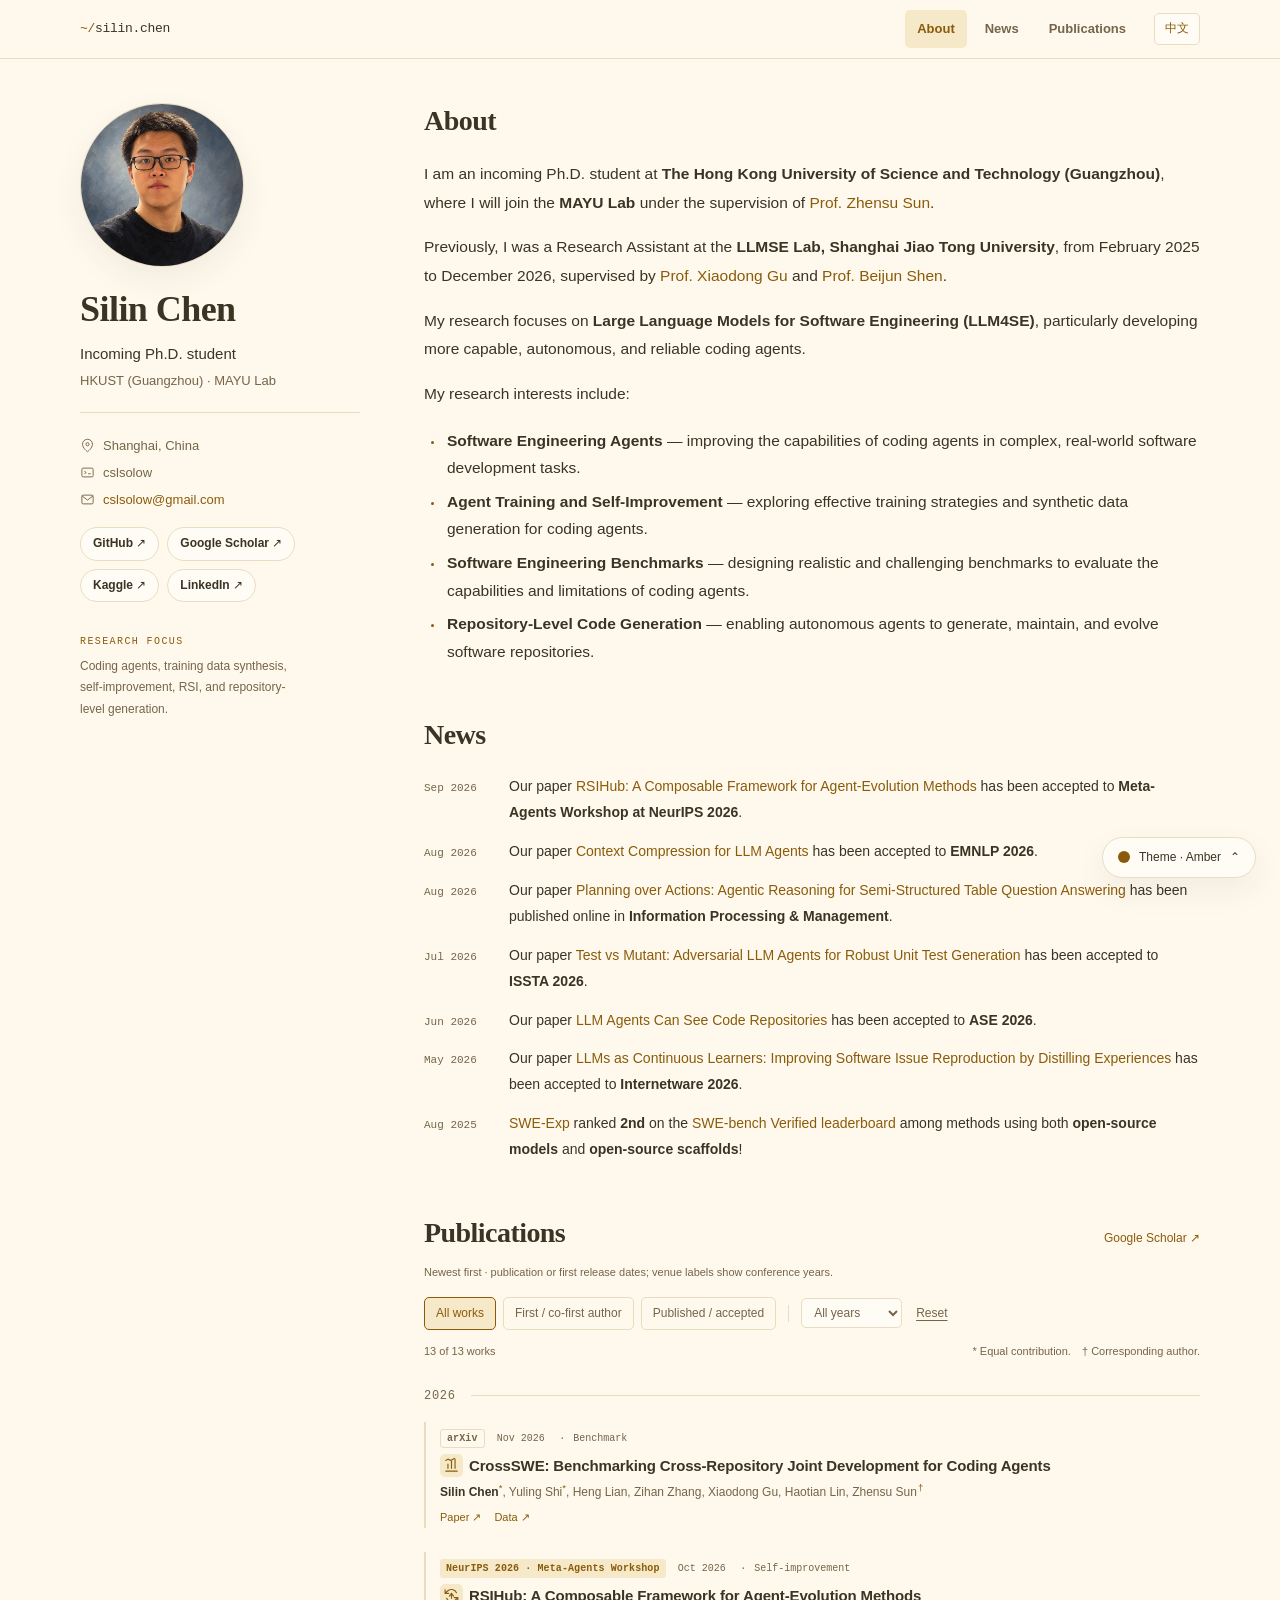
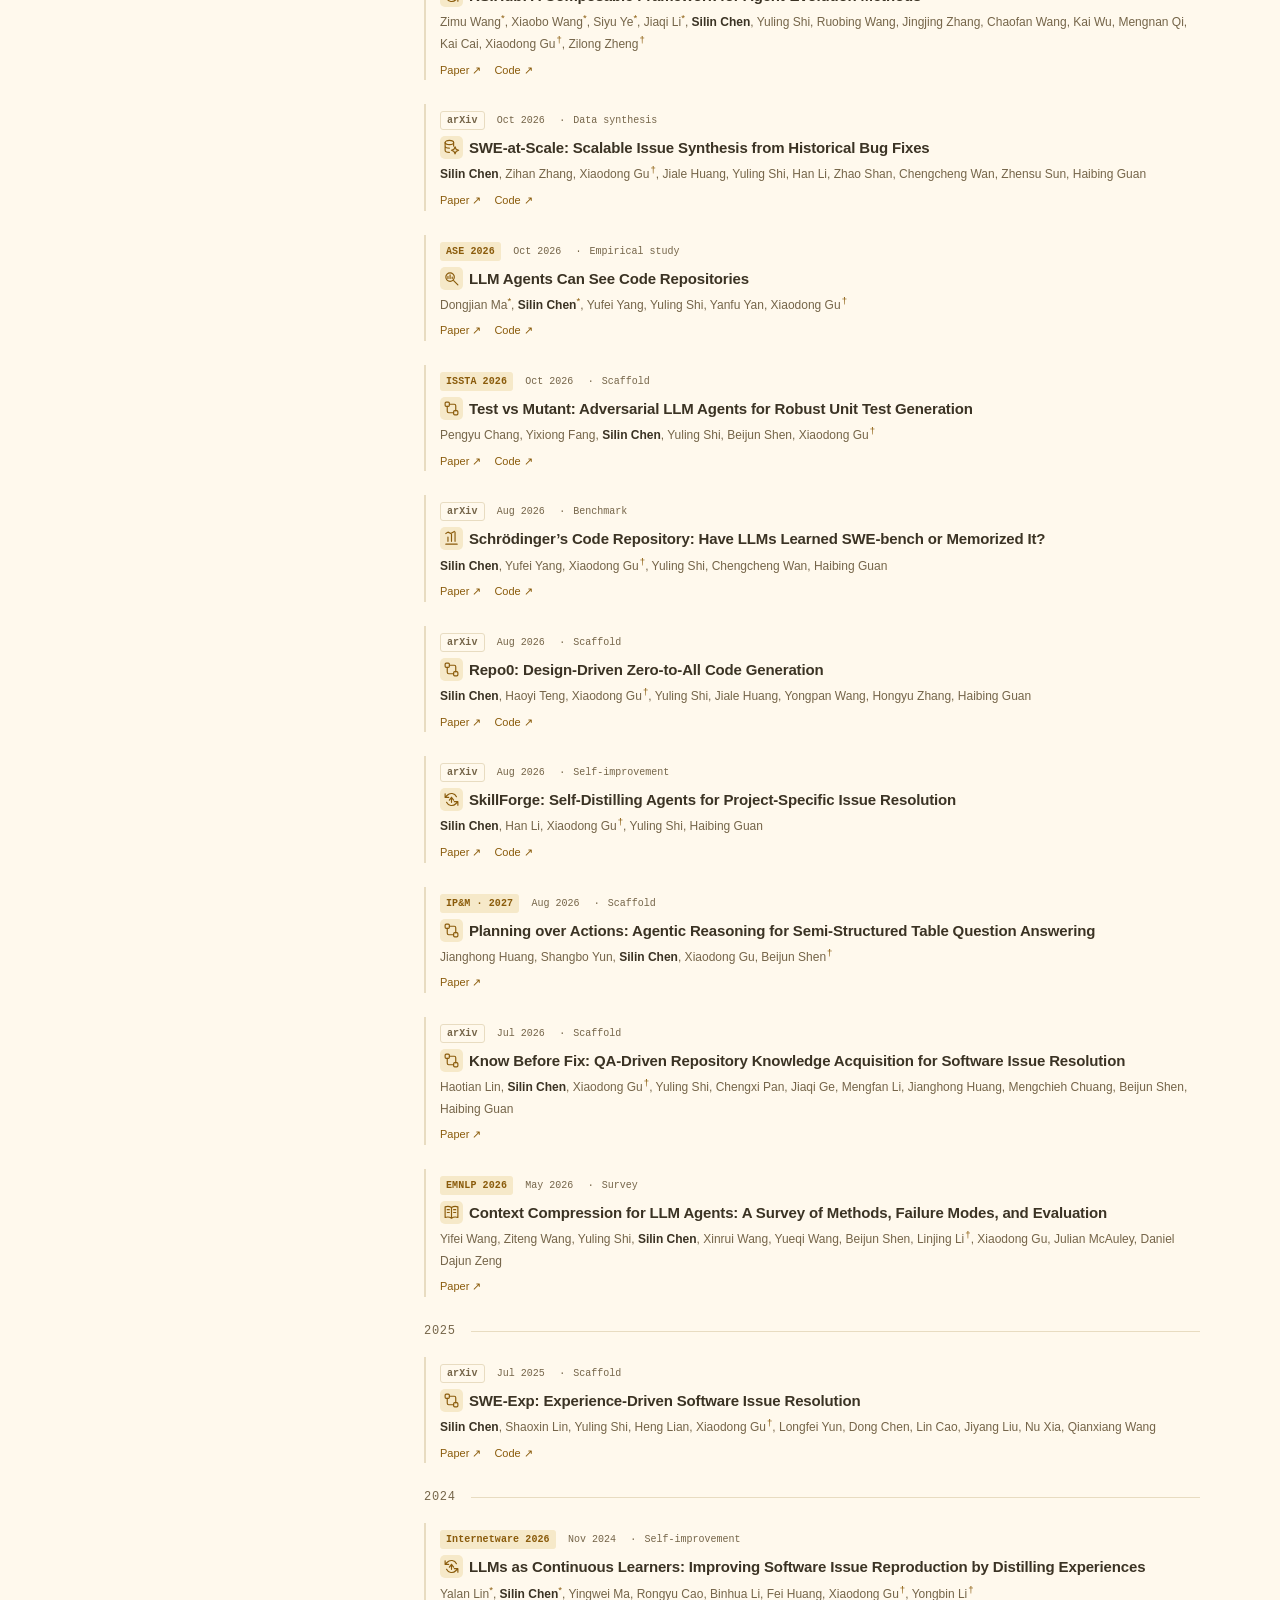
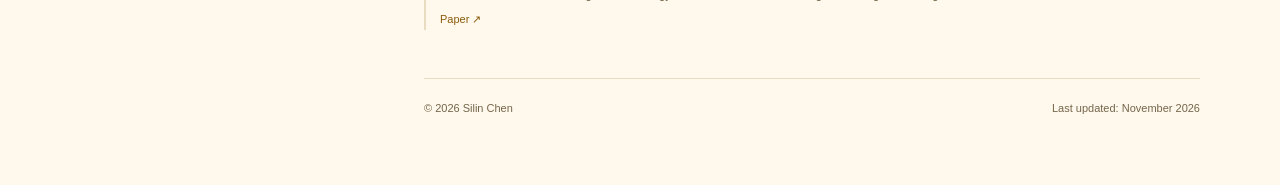
==== index.html @ bb6c5f25 "Mark corresponding authors across publications" ====
<!doctype html>
<html lang="en" data-theme="amber">
<head>
  <meta charset="utf-8">
  <meta name="viewport" content="width=device-width, initial-scale=1">
  <title>Silin Chen — AI for Software Engineering</title>
  <meta name="description" content="Silin Chen, incoming Ph.D. student at HKUST (Guangzhou), researching LLM4SE, coding agents, agent self-improvement, benchmarks, and repository-level code generation.">
  <link rel="icon" href="assets/favicon.svg?v=ea83e207c1c2" type="image/svg+xml">
  <script src="theme-init.js?v=ea83e207c1c2"></script>
  <link rel="stylesheet" href="styles.css?v=ea83e207c1c2">
  <script src="app.js?v=ea83e207c1c2" defer></script>
  <script src="language.js?v=ea83e207c1c2" defer></script>
</head>
<body>
<a class="skip-link" href="#main">Skip to content</a>
<header class="topbar"><nav class="nav-wrap" aria-label="Main navigation">
  <a class="wordmark" href="#about"><span>~/</span>silin.chen</a>
  <div class="nav-links"><a class="active" href="#about" aria-current="location">About</a><a href="#news">News</a><a href="#publications">Publications</a><button class="language-toggle" id="language-toggle" type="button" lang="zh-CN" aria-label="切换到中文" hidden>中文</button></div>
</nav></header>
<div class="site-layout">
  <aside class="profile" aria-label="Profile">
    <img class="portrait" src="assets/avatar.png?v=ea83e207c1c2" alt="Portrait of Silin Chen" width="164" height="164">
    <h1>Silin Chen</h1>
    <p class="profile-role">Incoming Ph.D. student</p>
    <p class="profile-subtitle">HKUST (Guangzhou) · MAYU Lab</p>
    <div class="profile-meta">
      <p><svg class="icon" viewBox="0 0 24 24" aria-hidden="true"><path d="M20 10c0 6-8 12-8 12S4 16 4 10a8 8 0 1 1 16 0Z"/><circle cx="12" cy="10" r="2.5"/></svg><span class="profile-location">Shanghai, China</span></p>
      <p><svg class="icon" viewBox="0 0 24 24" aria-hidden="true"><rect x="3" y="5" width="18" height="14" rx="2"/><path d="m7 10 3 2-3 2m6 0h4"/></svg><span>cslsolow</span></p>
      <p class="profile-email"><svg class="icon" viewBox="0 0 24 24" aria-hidden="true"><rect x="3" y="5" width="18" height="14" rx="2"/><path d="m3 6 9 7 9-7"/></svg><a href="mailto:cslsolow@gmail.com">cslsolow@gmail.com</a></p>
    </div>
    <div class="social-links">
      <a href="https://github.com/cslsolow" target="_blank" rel="noopener noreferrer">GitHub ↗</a>
      <a href="https://scholar.google.com/citations?user=QJBmVEwAAAAJ" target="_blank" rel="noopener noreferrer">Google Scholar ↗</a>
      <a href="https://www.kaggle.com/chensilin" target="_blank" rel="noopener noreferrer">Kaggle ↗</a>
      <a href="https://www.linkedin.com/in/silin-chen-31634225b/" target="_blank" rel="noopener noreferrer">LinkedIn ↗</a>
    </div>
    <p class="profile-note"><span class="eyebrow">Research focus</span><span class="profile-focus">Coding agents, training data synthesis, self-improvement, RSI, and repository-level generation.</span></p>
  </aside>
  <main id="main">
    <section id="about" class="about" aria-labelledby="about-title">
      <h2 id="about-title">About</h2>
      <div id="about-copy">
      <p>I am an incoming Ph.D. student at <strong>The Hong Kong University of Science and Technology (Guangzhou)</strong>, where I will join the <strong>MAYU Lab</strong> under the supervision of <a href="https://v587su.github.io/" target="_blank" rel="noopener noreferrer">Prof. Zhensu Sun</a>.</p>
      <p>Previously, I was a Research Assistant at the <strong>LLMSE Lab, Shanghai Jiao Tong University</strong>, from February 2025 to December 2026, supervised by <a href="https://guxd.github.io/" target="_blank" rel="noopener noreferrer">Prof. Xiaodong Gu</a> and <a href="https://base.sjtu.edu.cn/~bjshen/" target="_blank" rel="noopener noreferrer">Prof. Beijun Shen</a>.</p>
      <p>My research focuses on <strong>Large Language Models for Software Engineering (LLM4SE)</strong>, particularly developing more capable, autonomous, and reliable coding agents.</p>
      <p>My research interests include:</p>
      <ul class="research-list">
        <li><strong>Software Engineering Agents</strong> — improving the capabilities of coding agents in complex, real-world software development tasks.</li>
        <li><strong>Agent Training and Self-Improvement</strong> — exploring effective training strategies and synthetic data generation for coding agents.</li>
        <li><strong>Software Engineering Benchmarks</strong> — designing realistic and challenging benchmarks to evaluate the capabilities and limitations of coding agents.</li>
        <li><strong>Repository-Level Code Generation</strong> — enabling autonomous agents to generate, maintain, and evolve software repositories.</li>
      </ul>
      </div>
    </section>
    <section id="news" aria-labelledby="news-title">
      <h2 id="news-title">News</h2>
      <ul class="news-list">
        <li data-date="2026-09-03"><time datetime="2026-09-03" title="September 3, 2026">Sep 2026</time><p>Our paper <a href="https://arxiv.org/abs/2610.32253" target="_blank" rel="noopener noreferrer">RSIHub: A Composable Framework for Agent-Evolution Methods</a> has been accepted to <strong>Meta-Agents Workshop at NeurIPS 2026</strong>.</p></li>
        <li data-date="2026-08-20"><time datetime="2026-08">Aug 2026</time><p>Our paper <a href="https://aclanthology.org/2026.emnlp-main.2396/" target="_blank" rel="noopener noreferrer">Context Compression for LLM Agents</a> has been accepted to <strong>EMNLP 2026</strong>.</p></li>
        <li data-date="2026-08-14"><time datetime="2026-08">Aug 2026</time><p>Our paper <a href="https://doi.org/10.1016/j.ipm.2026.105092" target="_blank" rel="noopener noreferrer">Planning over Actions: Agentic Reasoning for Semi-Structured Table Question Answering</a> has been published online in <strong>Information Processing &amp; Management</strong>.</p></li>
        <li data-date="2026-07-07"><time datetime="2026-07">Jul 2026</time><p>Our paper <a href="https://conf.researchr.org/details/issta-2026/issta-2026-research-papers/31/Test-vs-Mutant-Adversarial-LLM-Agents-for-Robust-Unit-Test-Generation" target="_blank" rel="noopener noreferrer">Test vs Mutant: Adversarial LLM Agents for Robust Unit Test Generation</a> has been accepted to <strong>ISSTA 2026</strong>.</p></li>
        <li data-date="2026-06-18"><time datetime="2026-06">Jun 2026</time><p>Our paper <a href="https://conf.researchr.org/details/ase-2026/ase-2026-research-track/33/LLM-Agents-Can-See-Code-Repositories" target="_blank" rel="noopener noreferrer">LLM Agents Can See Code Repositories</a> has been accepted to <strong>ASE 2026</strong>.</p></li>
        <li data-date="2026-05"><time datetime="2026-05">May 2026</time><p>Our paper <a href="https://conf.researchr.org/details/internetware-2026/internetware-2026-research-track/45/LLMs-as-Continuous-Learners-Improving-Software-Issue-Reproduction-by-Distilling-Expe" target="_blank" rel="noopener noreferrer">LLMs as Continuous Learners: Improving Software Issue Reproduction by Distilling Experiences</a> has been accepted to <strong>Internetware 2026</strong>.</p></li>
        <li data-date="2025-08-06"><time datetime="2025-08-06" title="August 6, 2025">Aug 2025</time><p><a href="https://github.com/cslsolow/SWE-Exp" target="_blank" rel="noopener noreferrer">SWE-Exp</a> ranked <strong>2nd</strong> on the <a href="https://www.swebench.com/" target="_blank" rel="noopener noreferrer">SWE-bench Verified leaderboard</a> among methods using both <strong>open-source models</strong> and <strong>open-source scaffolds</strong>!</p></li>
      </ul>
    </section>
    <section id="publications" lang="en" aria-labelledby="publications-title">
      <div class="section-heading"><h2 id="publications-title">Publications</h2><a href="https://scholar.google.com/citations?user=QJBmVEwAAAAJ" target="_blank" rel="noopener noreferrer">Google Scholar ↗</a></div>
      <p class="publication-date-note">Newest first · publication or first release dates; venue labels show conference years.</p>
      <div class="filters" role="group" aria-label="Filter publications">
        <button class="filter-button" data-category="all" aria-pressed="true">All works</button>
        <button class="filter-button" data-category="first" aria-pressed="false">First / co-first author</button>
        <button class="filter-button" data-category="reviewed" aria-pressed="false">Published / accepted</button>
        <span class="filter-divider" aria-hidden="true"></span>
        <select id="year-filter" aria-label="Publication year"><option value="all">All years</option><option value="2026">2026</option><option value="2025">2025</option><option value="2024">2024</option></select>
        <button class="reset-button" data-reset-filters>Reset</button>
      </div>
      <div class="publication-meta"><p class="result-count" id="result-count" role="status">13 of 13 works</p><p class="authorship-note">* Equal contribution. <span>† Corresponding author.</span></p></div>
      <div id="publication-list"><div class="year-group" data-group-year="2026"><h3 class="year-label">2026</h3><article class="publication" data-type="benchmark" data-date="2026-11-01" data-year="2026" data-first="true" data-cofirst="true" data-reviewed="false">
  <span class="venue preprint">arXiv</span> <time class="paper-date" datetime="2026-11" title="arXiv first submission date: 1 November 2026">Nov 2026</time> <span class="paper-kind-label">Benchmark</span>
  <h3 class="paper-title"><span class="paper-type-icon" role="img" aria-label="Benchmark" title="Benchmark: Cross-repository joint development for coding agents."><svg viewBox="0 0 24 24" width="20" height="20" fill="none" stroke="currentColor" stroke-width="1.65" stroke-linecap="round" stroke-linejoin="round" aria-hidden="true" focusable="false"><path d="M4 20h16M7 16V10m5 6V6m5 10V3"/><path d="m4 5 3-2 4 2 5-3"/></svg></span><a href="https://arxiv.org/abs/2611.01484" target="_blank" rel="noopener noreferrer">CrossSWE: Benchmarking Cross-Repository Joint Development for Coding Agents</a></h3>
  <p class="authors"><strong>Silin Chen</strong><sup class="contribution-marker" aria-label="Equal contribution">*</sup>, Yuling Shi<sup class="contribution-marker" aria-label="Equal contribution">*</sup>, Heng Lian, Zihan Zhang, Xiaodong Gu, Haotian Lin, Zhensu Sun<sup class="corresponding-marker" aria-label="Corresponding author: Zhensu Sun" title="Corresponding author">†</sup></p>
  <div class="paper-links"><a href="https://arxiv.org/abs/2611.01484" target="_blank" rel="noopener noreferrer">Paper ↗</a> <a href="https://huggingface.co/datasets/CrossSWE/CrossSWE-Bench" target="_blank" rel="noopener noreferrer">Data ↗</a></div>
</article>
<article class="publication" data-type="self-improvement" data-date="2026-10-23" data-year="2026" data-first="false" data-cofirst="false" data-reviewed="true">
  <span class="venue">NeurIPS 2026 · Meta-Agents Workshop</span> <time class="paper-date" datetime="2026-10" title="arXiv first submission date: 23 October 2026; accepted to the NeurIPS 2026 Meta-Agents Workshop">Oct 2026</time> <span class="paper-kind-label">Self-improvement</span>
  <h3 class="paper-title"><span class="paper-type-icon" role="img" aria-label="Self-improvement" title="Self-improvement: A composable framework for agent-evolution methods."><svg viewBox="0 0 24 24" width="20" height="20" fill="none" stroke="currentColor" stroke-width="1.65" stroke-linecap="round" stroke-linejoin="round" aria-hidden="true" focusable="false"><path d="M19 8a8 8 0 0 0-13-2L3 9m0-5v5h5m-3 7a8 8 0 0 0 13 2l3-3m0 5v-5h-5"/><path d="m9 13 3-4 3 4m-3-4v7"/></svg></span><a href="https://arxiv.org/abs/2610.32253" target="_blank" rel="noopener noreferrer">RSIHub: A Composable Framework for Agent-Evolution Methods</a></h3>
  <p class="authors">Zimu Wang<sup class="contribution-marker" aria-label="Equal contribution">*</sup>, Xiaobo Wang<sup class="contribution-marker" aria-label="Equal contribution">*</sup>, Siyu Ye<sup class="contribution-marker" aria-label="Equal contribution">*</sup>, Jiaqi Li<sup class="contribution-marker" aria-label="Equal contribution">*</sup>, <strong>Silin Chen</strong>, Yuling Shi, Ruobing Wang, Jingjing Zhang, Chaofan Wang, Kai Wu, Mengnan Qi, Kai Cai, Xiaodong Gu<sup class="corresponding-marker" aria-label="Corresponding author: Xiaodong Gu" title="Corresponding author">†</sup>, Zilong Zheng<sup class="corresponding-marker" aria-label="Corresponding author: Zilong Zheng" title="Corresponding author">†</sup></p>
  <div class="paper-links"><a href="https://arxiv.org/abs/2610.32253" target="_blank" rel="noopener noreferrer">Paper ↗</a> <a href="https://github.com/simple-agent-lab/RSIHub" target="_blank" rel="noopener noreferrer">Code ↗</a></div>
</article>
<article class="publication" data-type="data-synthesis" data-date="2026-10-15" data-year="2026" data-first="true" data-reviewed="false">
  <span class="venue preprint">arXiv</span> <time class="paper-date" datetime="2026-10" title="arXiv first submission date">Oct 2026</time> <span class="paper-kind-label">Data synthesis</span>
  <h3 class="paper-title"><span class="paper-type-icon" role="img" aria-label="Data synthesis" title="Data synthesis: Synthesis of executable software engineering tasks from historical bug fixes."><svg viewBox="0 0 24 24" width="20" height="20" fill="none" stroke="currentColor" stroke-width="1.65" stroke-linecap="round" stroke-linejoin="round" aria-hidden="true" focusable="false"><ellipse cx="9" cy="5" rx="6" ry="3"/><path d="M3 5v11c0 1.7 2.7 3 6 3m6-14v5M3 10c0 1.7 2.7 3 6 3"/><path d="m17 11 1.5 3.5L22 16l-3.5 1.5L17 21l-1.5-3.5L12 16l3.5-1.5Z"/></svg></span><a href="https://arxiv.org/abs/2610.21359" target="_blank" rel="noopener noreferrer">SWE-at-Scale: Scalable Issue Synthesis from Historical Bug Fixes</a></h3>
  <p class="authors"><strong>Silin Chen</strong>, Zihan Zhang, Xiaodong Gu<sup class="corresponding-marker" aria-label="Corresponding author: Xiaodong Gu" title="Corresponding author">†</sup>, Jiale Huang, Yuling Shi, Han Li, Zhao Shan, Chengcheng Wan, Zhensu Sun, Haibing Guan</p>
  <div class="paper-links"><a href="https://arxiv.org/abs/2610.21359" target="_blank" rel="noopener noreferrer">Paper ↗</a> <a href="https://github.com/cslsolow/SWE-at-scale" target="_blank" rel="noopener noreferrer">Code ↗</a></div>
</article>
<article class="publication" data-type="empirical-study" data-date="2026-10-07" data-year="2026" data-first="false" data-cofirst="true" data-reviewed="true">
  <span class="venue">ASE 2026</span> <time class="paper-date" datetime="2026-10" title="Publisher online publication date">Oct 2026</time> <span class="paper-kind-label">Empirical study</span>
  <h3 class="paper-title"><span class="paper-type-icon" role="img" aria-label="Empirical study" title="Empirical study: A systematic empirical study of visual repository representations for coding agents."><svg viewBox="0 0 24 24" width="20" height="20" fill="none" stroke="currentColor" stroke-width="1.65" stroke-linecap="round" stroke-linejoin="round" aria-hidden="true" focusable="false"><circle cx="10" cy="10" r="6"/><path d="m15 15 6 6M7 12V9m3 3V7m3 5v-2"/></svg></span><a href="https://arxiv.org/abs/2606.14061" target="_blank" rel="noopener noreferrer">LLM Agents Can See Code Repositories</a></h3>
  <p class="authors">Dongjian Ma<sup class="contribution-marker" aria-label="Equal contribution">*</sup>, <strong>Silin Chen</strong><sup class="contribution-marker" aria-label="Equal contribution">*</sup>, Yufei Yang, Yuling Shi, Yanfu Yan, Xiaodong Gu<sup class="corresponding-marker" aria-label="Corresponding author: Xiaodong Gu" title="Corresponding author">†</sup></p>
  <div class="paper-links"><a href="https://arxiv.org/abs/2606.14061" target="_blank" rel="noopener noreferrer">Paper ↗</a> <a href="https://github.com/cslsolow/SeeRepo" target="_blank" rel="noopener noreferrer">Code ↗</a></div>
</article>
<article class="publication" data-type="scaffold" data-date="2026-10-01" data-year="2026" data-first="false" data-reviewed="true">
  <span class="venue">ISSTA 2026</span> <time class="paper-date" datetime="2026-10" title="Publisher online publication date">Oct 2026</time> <span class="paper-kind-label">Scaffold</span>
  <h3 class="paper-title"><span class="paper-type-icon" role="img" aria-label="Scaffold" title="Scaffold: Agent workflow, tools, planning, or memory framework."><svg viewBox="0 0 24 24" width="20" height="20" fill="none" stroke="currentColor" stroke-width="1.65" stroke-linecap="round" stroke-linejoin="round" aria-hidden="true" focusable="false"><rect x="3" y="3" width="6" height="6" rx="1.5"/><rect x="15" y="15" width="6" height="6" rx="1.5"/><path d="M9 6h7a2 2 0 0 1 2 2v7M6 9v7a2 2 0 0 0 2 2h7"/></svg></span><a href="https://arxiv.org/abs/2602.08146" target="_blank" rel="noopener noreferrer">Test vs Mutant: Adversarial LLM Agents for Robust Unit Test Generation</a></h3>
  <p class="authors">Pengyu Chang, Yixiong Fang, <strong>Silin Chen</strong>, Yuling Shi, Beijun Shen, Xiaodong Gu<sup class="corresponding-marker" aria-label="Corresponding author: Xiaodong Gu" title="Corresponding author">†</sup></p>
  <div class="paper-links"><a href="https://arxiv.org/abs/2602.08146" target="_blank" rel="noopener noreferrer">Paper ↗</a> <a href="https://github.com/jmueducn/AdverTest" target="_blank" rel="noopener noreferrer">Code ↗</a></div>
</article>
<article class="publication" data-type="benchmark" data-date="2026-08-21" data-year="2026" data-first="true" data-reviewed="false">
  <span class="venue preprint">arXiv</span> <time class="paper-date" datetime="2026-08" title="arXiv first submission date">Aug 2026</time> <span class="paper-kind-label">Benchmark</span>
  <h3 class="paper-title"><span class="paper-type-icon" role="img" aria-label="Benchmark" title="Benchmark: Evaluation framework and benchmark reliability."><svg viewBox="0 0 24 24" width="20" height="20" fill="none" stroke="currentColor" stroke-width="1.65" stroke-linecap="round" stroke-linejoin="round" aria-hidden="true" focusable="false"><path d="M4 20h16M7 16V10m5 6V6m5 10V3"/><path d="m4 5 3-2 4 2 5-3"/></svg></span><a href="https://arxiv.org/abs/2609.27891" target="_blank" rel="noopener noreferrer">Schrödinger’s Code Repository: Have LLMs Learned SWE-bench or Memorized It?</a></h3>
  <p class="authors"><strong>Silin Chen</strong>, Yufei Yang, Xiaodong Gu<sup class="corresponding-marker" aria-label="Corresponding author: Xiaodong Gu" title="Corresponding author">†</sup>, Yuling Shi, Chengcheng Wan, Haibing Guan</p>
  <div class="paper-links"><a href="https://arxiv.org/abs/2609.27891" target="_blank" rel="noopener noreferrer">Paper ↗</a> <a href="https://github.com/cslsolow/Schrodinger-Repo" target="_blank" rel="noopener noreferrer">Code ↗</a></div>
</article>
<article class="publication" data-type="scaffold" data-date="2026-08-20" data-year="2026" data-first="true" data-reviewed="false">
  <span class="venue preprint">arXiv</span> <time class="paper-date" datetime="2026-08" title="arXiv first submission date">Aug 2026</time> <span class="paper-kind-label">Scaffold</span>
  <h3 class="paper-title"><span class="paper-type-icon" role="img" aria-label="Scaffold" title="Scaffold: Agent workflow, tools, planning, or memory framework."><svg viewBox="0 0 24 24" width="20" height="20" fill="none" stroke="currentColor" stroke-width="1.65" stroke-linecap="round" stroke-linejoin="round" aria-hidden="true" focusable="false"><rect x="3" y="3" width="6" height="6" rx="1.5"/><rect x="15" y="15" width="6" height="6" rx="1.5"/><path d="M9 6h7a2 2 0 0 1 2 2v7M6 9v7a2 2 0 0 0 2 2h7"/></svg></span><a href="https://arxiv.org/abs/2608.19854" target="_blank" rel="noopener noreferrer">Repo0: Design-Driven Zero-to-All Code Generation</a></h3>
  <p class="authors"><strong>Silin Chen</strong>, Haoyi Teng, Xiaodong Gu<sup class="corresponding-marker" aria-label="Corresponding author: Xiaodong Gu" title="Corresponding author">†</sup>, Yuling Shi, Jiale Huang, Yongpan Wang, Hongyu Zhang, Haibing Guan</p>
  <div class="paper-links"><a href="https://arxiv.org/abs/2608.19854" target="_blank" rel="noopener noreferrer">Paper ↗</a> <a href="https://github.com/cslsolow/Repo0" target="_blank" rel="noopener noreferrer">Code ↗</a></div>
</article>
<article class="publication" data-type="self-improvement" data-date="2026-08-19" data-year="2026" data-first="true" data-reviewed="false">
  <span class="venue preprint">arXiv</span> <time class="paper-date" datetime="2026-08" title="arXiv first submission date">Aug 2026</time> <span class="paper-kind-label">Self-improvement</span>
  <h3 class="paper-title"><span class="paper-type-icon" role="img" aria-label="Self-improvement" title="Self-improvement: Improvement through reusable experiences, reflection, and skills."><svg viewBox="0 0 24 24" width="20" height="20" fill="none" stroke="currentColor" stroke-width="1.65" stroke-linecap="round" stroke-linejoin="round" aria-hidden="true" focusable="false"><path d="M19 8a8 8 0 0 0-13-2L3 9m0-5v5h5m-3 7a8 8 0 0 0 13 2l3-3m0 5v-5h-5"/><path d="m9 13 3-4 3 4m-3-4v7"/></svg></span><a href="https://arxiv.org/abs/2608.18933" target="_blank" rel="noopener noreferrer">SkillForge: Self-Distilling Agents for Project-Specific Issue Resolution</a></h3>
  <p class="authors"><strong>Silin Chen</strong>, Han Li, Xiaodong Gu<sup class="corresponding-marker" aria-label="Corresponding author: Xiaodong Gu" title="Corresponding author">†</sup>, Yuling Shi, Haibing Guan</p>
  <div class="paper-links"><a href="https://arxiv.org/abs/2608.18933" target="_blank" rel="noopener noreferrer">Paper ↗</a> <a href="https://github.com/cslsolow/SkillForge" target="_blank" rel="noopener noreferrer">Code ↗</a></div>
</article>
<article class="publication" data-type="scaffold" data-date="2026-08-14" data-year="2026" data-first="false" data-reviewed="true">
  <span class="venue">IP&amp;M · 2027</span> <time class="paper-date" datetime="2026-08" title="First published online on 14 August 2026; journal issue January 2027">Aug 2026</time> <span class="paper-kind-label">Scaffold</span>
  <h3 class="paper-title"><span class="paper-type-icon" role="img" aria-label="Scaffold" title="Scaffold: Agent workflow, tools, planning, or memory framework."><svg viewBox="0 0 24 24" width="20" height="20" fill="none" stroke="currentColor" stroke-width="1.65" stroke-linecap="round" stroke-linejoin="round" aria-hidden="true" focusable="false"><rect x="3" y="3" width="6" height="6" rx="1.5"/><rect x="15" y="15" width="6" height="6" rx="1.5"/><path d="M9 6h7a2 2 0 0 1 2 2v7M6 9v7a2 2 0 0 0 2 2h7"/></svg></span><a href="https://doi.org/10.1016/j.ipm.2026.105092" target="_blank" rel="noopener noreferrer">Planning over Actions: Agentic Reasoning for Semi-Structured Table Question Answering</a></h3>
  <p class="authors">Jianghong Huang, Shangbo Yun, <strong>Silin Chen</strong>, Xiaodong Gu, Beijun Shen<sup class="corresponding-marker" aria-label="Corresponding author: Beijun Shen" title="Corresponding author">†</sup></p>
  <div class="paper-links"><a href="https://doi.org/10.1016/j.ipm.2026.105092" target="_blank" rel="noopener noreferrer">Paper ↗</a></div>
</article>
<article class="publication" data-type="scaffold" data-date="2026-07-13" data-year="2026" data-first="false" data-reviewed="false">
  <span class="venue preprint">arXiv</span> <time class="paper-date" datetime="2026-07" title="arXiv first submission date">Jul 2026</time> <span class="paper-kind-label">Scaffold</span>
  <h3 class="paper-title"><span class="paper-type-icon" role="img" aria-label="Scaffold" title="Scaffold: Agent workflow, tools, planning, or memory framework."><svg viewBox="0 0 24 24" width="20" height="20" fill="none" stroke="currentColor" stroke-width="1.65" stroke-linecap="round" stroke-linejoin="round" aria-hidden="true" focusable="false"><rect x="3" y="3" width="6" height="6" rx="1.5"/><rect x="15" y="15" width="6" height="6" rx="1.5"/><path d="M9 6h7a2 2 0 0 1 2 2v7M6 9v7a2 2 0 0 0 2 2h7"/></svg></span><a href="https://arxiv.org/abs/2607.11111" target="_blank" rel="noopener noreferrer">Know Before Fix: QA-Driven Repository Knowledge Acquisition for Software Issue Resolution</a></h3>
  <p class="authors">Haotian Lin, <strong>Silin Chen</strong>, Xiaodong Gu<sup class="corresponding-marker" aria-label="Corresponding author: Xiaodong Gu" title="Corresponding author">†</sup>, Yuling Shi, Chengxi Pan, Jiaqi Ge, Mengfan Li, Jianghong Huang, Mengchieh Chuang, Beijun Shen, Haibing Guan</p>
  <div class="paper-links"><a href="https://arxiv.org/abs/2607.11111" target="_blank" rel="noopener noreferrer">Paper ↗</a></div>
</article>

<article class="publication" data-type="survey" data-date="2026-05-29" data-year="2026" data-first="false" data-reviewed="true">
  <span class="venue">EMNLP 2026</span> <time class="paper-date" datetime="2026-05" title="Preprint first posted; accepted by EMNLP 2026">May 2026</time> <span class="paper-kind-label">Survey</span>
  <h3 class="paper-title"><span class="paper-type-icon" role="img" aria-label="Survey" title="Survey: A structured review and synthesis of existing research."><svg viewBox="0 0 24 24" width="20" height="20" fill="none" stroke="currentColor" stroke-width="1.65" stroke-linecap="round" stroke-linejoin="round" aria-hidden="true" focusable="false"><path d="M12 5v15M3 4c3-1 6-1 9 1 3-2 6-2 9-1v15c-3-1-6-1-9 1-3-2-6-2-9-1Z"/><path d="M6 8h3m-3 4h3m6-4h3m-3 4h3"/></svg></span><a href="https://aclanthology.org/2026.emnlp-main.2396/" target="_blank" rel="noopener noreferrer">Context Compression for LLM Agents: A Survey of Methods, Failure Modes, and Evaluation</a></h3>
  <p class="authors">Yifei Wang, Ziteng Wang, Yuling Shi, <strong>Silin Chen</strong>, Xinrui Wang, Yueqi Wang, Beijun Shen, Linjing Li<sup class="corresponding-marker" aria-label="Corresponding author: Linjing Li" title="Corresponding author">†</sup>, Xiaodong Gu, Julian McAuley, Daniel Dajun Zeng</p>
  <div class="paper-links"><a href="https://aclanthology.org/2026.emnlp-main.2396/" target="_blank" rel="noopener noreferrer">Paper ↗</a></div>
</article></div>
<div class="year-group" data-group-year="2025"><h3 class="year-label">2025</h3><article class="publication" data-type="scaffold" data-date="2025-07-31" data-year="2025" data-first="true" data-reviewed="false">
  <span class="venue preprint">arXiv</span> <time class="paper-date" datetime="2025-07" title="arXiv first submission date">Jul 2025</time> <span class="paper-kind-label">Scaffold</span>
  <h3 class="paper-title"><span class="paper-type-icon" role="img" aria-label="Scaffold" title="Scaffold: Agent workflow, tools, planning, or memory framework."><svg viewBox="0 0 24 24" width="20" height="20" fill="none" stroke="currentColor" stroke-width="1.65" stroke-linecap="round" stroke-linejoin="round" aria-hidden="true" focusable="false"><rect x="3" y="3" width="6" height="6" rx="1.5"/><rect x="15" y="15" width="6" height="6" rx="1.5"/><path d="M9 6h7a2 2 0 0 1 2 2v7M6 9v7a2 2 0 0 0 2 2h7"/></svg></span><a href="https://arxiv.org/abs/2507.23361" target="_blank" rel="noopener noreferrer">SWE-Exp: Experience-Driven Software Issue Resolution</a></h3>
  <p class="authors"><strong>Silin Chen</strong>, Shaoxin Lin, Yuling Shi, Heng Lian, Xiaodong Gu<sup class="corresponding-marker" aria-label="Corresponding author: Xiaodong Gu" title="Corresponding author">†</sup>, Longfei Yun, Dong Chen, Lin Cao, Jiyang Liu, Nu Xia, Qianxiang Wang</p>
  <div class="paper-links"><a href="https://arxiv.org/abs/2507.23361" target="_blank" rel="noopener noreferrer">Paper ↗</a> <a href="https://github.com/cslsolow/SWE-Exp" target="_blank" rel="noopener noreferrer">Code ↗</a></div>
</article></div>
<div class="year-group" data-group-year="2024"><h3 class="year-label">2024</h3><article class="publication" data-type="self-improvement" data-date="2024-11-21" data-year="2024" data-first="false" data-cofirst="true" data-reviewed="true">
  <span class="venue">Internetware 2026</span> <time class="paper-date" datetime="2024-11" title="First released on 21 November 2024; accepted to Internetware 2026">Nov 2024</time> <span class="paper-kind-label">Self-improvement</span>
  <h3 class="paper-title"><span class="paper-type-icon" role="img" aria-label="Self-improvement" title="Self-improvement: Improvement through reusable experiences, reflection, and skills."><svg viewBox="0 0 24 24" width="20" height="20" fill="none" stroke="currentColor" stroke-width="1.65" stroke-linecap="round" stroke-linejoin="round" aria-hidden="true" focusable="false"><path d="M19 8a8 8 0 0 0-13-2L3 9m0-5v5h5m-3 7a8 8 0 0 0 13 2l3-3m0 5v-5h-5"/><path d="m9 13 3-4 3 4m-3-4v7"/></svg></span><a href="https://conf.researchr.org/details/internetware-2026/internetware-2026-research-track/45/LLMs-as-Continuous-Learners-Improving-Software-Issue-Reproduction-by-Distilling-Expe" target="_blank" rel="noopener noreferrer">LLMs as Continuous Learners: Improving Software Issue Reproduction by Distilling Experiences</a></h3>
  <p class="authors">Yalan Lin<sup class="contribution-marker" aria-label="Equal contribution">*</sup>, <strong>Silin Chen</strong><sup class="contribution-marker" aria-label="Equal contribution">*</sup>, Yingwei Ma, Rongyu Cao, Binhua Li, Fei Huang, Xiaodong Gu<sup class="corresponding-marker" aria-label="Corresponding author: Xiaodong Gu" title="Corresponding author">†</sup>, Yongbin Li<sup class="corresponding-marker" aria-label="Corresponding author: Yongbin Li" title="Corresponding author">†</sup></p>
  <div class="paper-links"><a href="https://conf.researchr.org/details/internetware-2026/internetware-2026-research-track/45/LLMs-as-Continuous-Learners-Improving-Software-Issue-Reproduction-by-Distilling-Expe" target="_blank" rel="noopener noreferrer">Paper ↗</a></div>
</article></div></div>
      <div class="empty-state" id="empty-state" hidden>No works match these filters. <button class="reset-button" data-reset-filters>Reset filters</button></div>
    </section>
    <footer class="footer"><span>© 2026 Silin Chen</span><span>Last updated: November 2026</span></footer>
  </main>
</div>
<details class="appearance">
  <summary><span class="color-dot" aria-hidden="true"></span><span><span id="theme-label">Theme · </span><span id="current-theme">Amber</span></span><span aria-hidden="true">⌃</span></summary>
  <div class="appearance-panel" lang="zh-CN">
    <div class="appearance-heading"><span>试试不同的配色</span><small>同一布局，即时切换</small></div>
    <div class="theme-options" role="group" aria-label="主页配色">
      <button class="theme-option" aria-label="雾蓝 Mist 配色" data-set-theme="mist" aria-pressed="false"><span class="color-dot" style="--swatch:#315e9e" aria-hidden="true"></span>雾蓝 Mist</button>
      <button class="theme-option" aria-label="松绿 Pine 配色" data-set-theme="pine" aria-pressed="false"><span class="color-dot" style="--swatch:#28634f" aria-hidden="true"></span>松绿 Pine</button>
      <button class="theme-option" aria-label="陶土 Clay 配色" data-set-theme="clay" aria-pressed="false"><span class="color-dot" style="--swatch:#9b4937" aria-hidden="true"></span>陶土 Clay</button>
      <button class="theme-option" aria-label="灰紫 Mauve 配色" data-set-theme="mauve" aria-pressed="false"><span class="color-dot" style="--swatch:#77528f" aria-hidden="true"></span>灰紫 Mauve</button>
      <button class="theme-option" aria-label="黑白 Ink 配色" data-set-theme="ink" aria-pressed="false"><span class="color-dot" style="--swatch:#373737" aria-hidden="true"></span>黑白 Ink</button>
      <button class="theme-option" aria-label="深夜 Midnight 配色" data-set-theme="midnight" aria-pressed="false"><span class="color-dot" style="--swatch:#9ec3f5" aria-hidden="true"></span>深夜 Midnight</button>
      <button class="theme-option" aria-label="酒红 Wine 配色" data-set-theme="wine" aria-pressed="false"><span class="color-dot" style="--swatch:#8b2944" aria-hidden="true"></span>酒红 Wine</button>
      <button class="theme-option" aria-label="青瓷 Celadon 配色" data-set-theme="celadon" aria-pressed="false"><span class="color-dot" style="--swatch:#176e68" aria-hidden="true"></span>青瓷 Celadon</button>
      <button class="theme-option" aria-label="琥珀 Amber 配色" data-set-theme="amber" aria-pressed="true"><span class="color-dot" style="--swatch:#8a5b0b" aria-hidden="true"></span>琥珀 Amber</button>
      <button class="theme-option" aria-label="蔷薇 Rose 配色" data-set-theme="rose" aria-pressed="false"><span class="color-dot" style="--swatch:#9a3f62" aria-hidden="true"></span>蔷薇 Rose</button>
      <button class="theme-option" aria-label="靛蓝 Indigo 配色" data-set-theme="indigo" aria-pressed="false"><span class="color-dot" style="--swatch:#4b4ea3" aria-hidden="true"></span>靛蓝 Indigo</button>
      <button class="theme-option" aria-label="墨绿夜 Forest 配色" data-set-theme="forest" aria-pressed="false"><span class="color-dot" style="--swatch:#8bd6b5" aria-hidden="true"></span>墨绿夜 Forest</button>
    </div>
    <a class="compare-link" href="colors.html?v=ea83e207c1c2">比较全部 12 套配色 ↗</a>
  </div>
</details>
<div id="theme-announcement" class="sr-only" role="status" aria-live="polite"></div>
<template id="about-zh">
  <p>我即将入读<strong>香港科技大学（广州）</strong>博士项目，加入 <strong>MAYU Lab</strong>，师从 <a href="https://v587su.github.io/" target="_blank" rel="noopener noreferrer" lang="en">Prof. Zhensu Sun</a>。</p>
  <p>此前，我于 2025 年 2 月至 2026 年 12 月在<strong>上海交通大学 LLMSE Lab</strong> 担任研究助理，导师为 <a href="https://guxd.github.io/" target="_blank" rel="noopener noreferrer" lang="en">Prof. Xiaodong Gu</a> 和 <a href="https://base.sjtu.edu.cn/~bjshen/" target="_blank" rel="noopener noreferrer" lang="en">Prof. Beijun Shen</a>。</p>
  <p>我的研究聚焦于<strong>面向软件工程的大语言模型（LLM4SE）</strong>，尤其关注如何构建能力更强、自主性更高、更可靠的编程智能体。</p>
  <p>我的研究兴趣包括：</p>
  <ul class="research-list">
    <li><strong>软件工程智能体</strong> — 提升编程智能体处理复杂、真实软件开发任务的能力。</li>
    <li><strong>智能体训练与自我改进</strong> — 探索编程智能体的有效训练策略与合成数据生成方法。</li>
    <li><strong>软件工程评测基准</strong> — 设计贴近真实场景且具有挑战性的基准，评估编程智能体的能力与局限。</li>
    <li><strong>仓库级代码生成</strong> — 让自主智能体能够生成、维护和演进完整的软件仓库。</li>
  </ul>
</template>
<div id="language-announcement" class="sr-only" role="status" aria-live="polite"></div>
<noscript><p class="noscript-note">All publications are shown. Enable JavaScript to use the filters and switch colors, or open a themed preview from <a href="colors.html?v=ea83e207c1c2">the color comparison page</a>.</p></noscript>
</body></html>
---- styles.css ----
:root, [data-theme="mist"] {
  --bg: #f8fafc; --surface: #ffffff; --text: #202a39; --muted: #596777;
  --accent: #315e9e; --accent-soft: #e8eff8; --line: #dce3eb;
  --chip: #ffffff; --shadow: 0 12px 32px #243b5310; --header: #f8fafcf5;
  color-scheme: light;
}
[data-theme="pine"] {
  --bg: #f7f9f5; --surface: #ffffff; --text: #26342e; --muted: #5b6a61;
  --accent: #28634f; --accent-soft: #e5eee6; --line: #dbe4d9;
  --chip: #fcfdf9; --shadow: 0 12px 32px #253b2c10; --header: #f7f9f5f5;
}
[data-theme="clay"] {
  --bg: #fbf8f2; --surface: #fffdf9; --text: #352d28; --muted: #70645a;
  --accent: #9b4937; --accent-soft: #f3e7df; --line: #e5ddd1;
  --chip: #fffdf9; --shadow: 0 12px 32px #593c2110; --header: #fbf8f2f5;
}
[data-theme="mauve"] {
  --bg: #faf8fc; --surface: #fefcff; --text: #322d3b; --muted: #6b6076;
  --accent: #77528f; --accent-soft: #eee6f4; --line: #e4ddec;
  --chip: #fefcff; --shadow: 0 12px 32px #47315810; --header: #faf8fcf5;
}
[data-theme="ink"] {
  --bg: #fbfbfa; --surface: #ffffff; --text: #252525; --muted: #666661;
  --accent: #373737; --accent-soft: #eaeae6; --line: #deded8;
  --chip: #ffffff; --shadow: 0 12px 32px #0000000a; --header: #fbfbfaf5;
}
[data-theme="midnight"] {
  --bg: #151c28; --surface: #1d2737; --text: #e4eaf2; --muted: #a6b4c8;
  --accent: #9ec3f5; --accent-soft: #253650; --line: #334158;
  --chip: #1c2738; --shadow: 0 12px 32px #00000028; --header: #151c28f5;
  color-scheme: dark;
}
[data-theme="wine"] {
  --bg: #fcf7f6; --surface: #fffbfa; --text: #392b31; --muted: #74616a;
  --accent: #8b2944; --accent-soft: #f3e4e9; --line: #e7d9dd;
  --chip: #fffaf9; --shadow: 0 12px 32px #30203010; --header: #fcf7f6f5;
  color-scheme: light;
}
[data-theme="celadon"] {
  --bg: #f2f8f7; --surface: #fbfefd; --text: #223a38; --muted: #536e6b;
  --accent: #176e68; --accent-soft: #dcefeb; --line: #cfe2de;
  --chip: #fbfefd; --shadow: 0 12px 32px #30203010; --header: #f2f8f7f5;
  color-scheme: light;
}
[data-theme="amber"] {
  --bg: #fff9ed; --surface: #fffcf5; --text: #3b3324; --muted: #756549;
  --accent: #8a5b0b; --accent-soft: #f6e9c9; --line: #e8dcc1;
  --chip: #fffcf5; --shadow: 0 12px 32px #30203010; --header: #fff9edf5;
  color-scheme: light;
}
[data-theme="rose"] {
  --bg: #fff6f8; --surface: #fffafd; --text: #3d2b33; --muted: #7a606b;
  --accent: #9a3f62; --accent-soft: #f7e1e9; --line: #eed7df;
  --chip: #fffafd; --shadow: 0 12px 32px #30203010; --header: #fff6f8f5;
  color-scheme: light;
}
[data-theme="indigo"] {
  --bg: #f5f6ff; --surface: #fcfcff; --text: #2a2d49; --muted: #626783;
  --accent: #4b4ea3; --accent-soft: #e5e6fa; --line: #dcdff2;
  --chip: #fcfcff; --shadow: 0 12px 32px #30203010; --header: #f5f6fff5;
  color-scheme: light;
}
[data-theme="forest"] {
  --bg: #101f1c; --surface: #192e29; --text: #e2eee8; --muted: #a1bab0;
  --accent: #8bd6b5; --accent-soft: #234838; --line: #324e44;
  --chip: #193129; --shadow: 0 12px 32px #00000028; --header: #101f1cf5;
  color-scheme: dark;
}
* { box-sizing: border-box; }
html { scroll-behavior: smooth; scroll-padding-top: 92px; }
body { margin: 0; background: var(--bg); color: var(--text); font: 15.5px/1.78 -apple-system, BlinkMacSystemFont, "Segoe UI", "Noto Sans", Arial, sans-serif; -webkit-font-smoothing: antialiased; }
a { color: var(--accent); text-decoration: none; text-underline-offset: 4px; }
a:hover { text-decoration: underline; }
button, select { font: inherit; }
button, a, select, summary { -webkit-tap-highlight-color: transparent; }
button { cursor: pointer; }
button:focus-visible, a:focus-visible, select:focus-visible, summary:focus-visible { outline: 2px solid var(--accent); outline-offset: 4px; }
::selection { background: var(--accent-soft); color: var(--accent); }
[hidden] { display: none !important; }
.skip-link { position: fixed; top: -80px; left: 16px; z-index: 100; padding: 10px 20px; background: var(--surface); }
.skip-link:focus { top: 10px; }
.topbar { position: sticky; top: 0; z-index: 10; background: var(--header); border-bottom: 1px solid var(--line); backdrop-filter: blur(12px); }
.nav-wrap { max-width: 1120px; min-height: 58px; margin: auto; display: flex; align-items: center; justify-content: space-between; gap: 20px; }
.wordmark { color: var(--text); font: 13px/1.5 ui-monospace, SFMono-Regular, Menlo, monospace; letter-spacing: -.3px; white-space: nowrap; }
.wordmark span { color: var(--accent); }
.nav-links { display: flex; gap: 6px; align-items: center; }
.nav-links a { padding: 7px 12px; font-size: 13px; font-weight: 550; color: var(--muted); border-radius: 5px; }
.nav-links a:hover, .nav-links a.active { background: var(--accent-soft); color: var(--accent); text-decoration: none; }
.site-layout { max-width: 1120px; margin: 0 auto; display: grid; grid-template-columns: 280px minmax(0, 1fr); gap: 64px; align-items: start; padding: 44px 0 80px; }
.profile { position: sticky; top: 100px; }
.portrait { display: block; width: 164px; height: 164px; object-fit: cover; border-radius: 50%; box-shadow: var(--shadow); border: 1px solid var(--line); }
h1, h2, h3 { font-family: Georgia, "Times New Roman", serif; font-weight: 700; line-height: 1.25; letter-spacing: -.55px; }
h1 { font-size: 36px; margin: 20px 0 9px; }
.profile-role { font-size: 15px; margin: 0 0 2px; }
.profile-subtitle { font-size: 13px; color: var(--muted); margin: 0; line-height: 1.7; }
.profile-meta { border-top: 1px solid var(--line); margin: 20px 0 16px; padding-top: 17px; color: var(--muted); font-size: 13px; }
.profile-meta p { display: flex; align-items: center; gap: 8px; margin: 4px 0; }
.icon { width: 15px; height: 15px; display: inline-block; fill: none; stroke: currentColor; stroke-width: 1.5; flex-shrink: 0; vertical-align: middle; }
.social-links { display: flex; gap: 8px; flex-wrap: wrap; }
.social-links a { padding: 5px 12px; border: 1px solid var(--line); background: var(--chip); border-radius: 20px; color: var(--text); font-size: 12px; font-weight: 550; }
.social-links a:hover { border-color: var(--accent); color: var(--accent); text-decoration: none; }
.profile-note { margin-top: 32px; font-size: 12px; color: var(--muted); max-width: 225px; line-height: 1.8; }
.profile-note .eyebrow { display: block; margin-bottom: 7px; }
.eyebrow { font: 10px/1.5 ui-monospace, SFMono-Regular, Menlo, monospace; letter-spacing: 1.4px; text-transform: uppercase; color: var(--accent); }
main { min-width: 0; }
section { scroll-margin-top: 86px; }
section + section { margin-top: 52px; }
h2 { font-size: 28px; margin: 0 0 22px; }
p { margin: 0 0 16px; }
.about p { line-height: 1.85; }
strong { font-weight: 650; }
.research-list { padding-left: 20px; margin: 18px 0 0; }
.research-list li { padding-left: 3px; margin: 6px 0; }
.research-list li::marker { color: var(--accent); font-size: 10px; }
.section-heading { display: flex; gap: 20px; align-items: baseline; justify-content: space-between; margin-bottom: 18px; }
.section-heading h2 { margin: 0; }
.section-heading > a { font-size: 12px; white-space: nowrap; }
.filters { display: flex; align-items: center; gap: 7px; flex-wrap: wrap; margin-bottom: 12px; }
.filter-button { padding: 5px 11px; font-size: 12px; border-radius: 5px; background: transparent; border: 1px solid var(--line); color: var(--muted); }
.filter-button[aria-pressed="true"] { background: var(--accent-soft); color: var(--accent); border-color: var(--accent); }
.filter-button:hover { color: var(--accent); }
.filter-divider { height: 17px; width: 1px; background: var(--line); margin: 0 5px; }
select { font-size: 12px; background: var(--chip); border: 1px solid var(--line); color: var(--muted); border-radius: 5px; padding: 6px 24px 6px 8px; max-width: 100%; }
.reset-button { border: 0; background: none; color: var(--muted); font-size: 12px; padding: 5px 7px; text-decoration: underline; text-underline-offset: 3px; }
.result-count { font-size: 11px; color: var(--muted); margin: 0 0 24px; }
.year-group { margin-top: 25px; }
.year-label { margin: 0 0 17px; font: 12px/1.5 ui-monospace, SFMono-Regular, Menlo, monospace; letter-spacing: .7px; color: var(--muted); display: flex; align-items: center; gap: 15px; }
.year-label::after { content: ""; height: 1px; flex: 1; background: var(--line); }
.publication { margin: 0 0 24px; padding: 0 0 0 14px; border-left: 2px solid var(--line); }
.publication:hover { border-left-color: var(--accent); }
.venue { display: inline-block; font: 10px/1.5 ui-monospace, SFMono-Regular, Menlo, monospace; font-weight: 600; color: var(--accent); background: var(--accent-soft); border-radius: 3px; padding: 2px 6px; margin-bottom: 6px; letter-spacing: .1px; }
.venue.preprint { color: var(--muted); background: transparent; border: 1px solid var(--line); padding: 1px 6px; }
.paper-title { font-family: inherit; font-size: 15px; line-height: 1.55; font-weight: 620; letter-spacing: -.15px; margin: 0 0 5px; }
.paper-title a { color: var(--text); }
.paper-title a:hover { color: var(--accent); }
.authors { font-size: 12px; line-height: 1.8; color: var(--muted); margin: 0; }
.authors strong { color: var(--text); }
.paper-links { display: flex; gap: 13px; align-items: center; margin-top: 5px; font-size: 11px; }
.empty-state { color: var(--muted); padding: 28px 0; }
.footer { border-top: 1px solid var(--line); padding-top: 20px; margin-top: 48px; font-size: 11px; color: var(--muted); display: flex; justify-content: space-between; gap: 15px; flex-wrap: wrap; }
.appearance { position: fixed; bottom: 22px; right: 24px; z-index: 20; width: 278px; }
.appearance summary { list-style: none; cursor: pointer; width: max-content; margin-left: auto; color: var(--text); background: var(--surface); border: 1px solid var(--line); border-radius: 24px; box-shadow: var(--shadow); padding: 9px 15px; font-size: 12px; display: flex; gap: 9px; align-items: center; }
.appearance summary::-webkit-details-marker { display: none; }
.color-dot { width: 12px; height: 12px; border-radius: 50%; background: var(--accent); display: inline-block; flex-shrink: 0; }
.appearance-panel { position: absolute; bottom: 54px; right: 0; width: 100%; background: var(--surface); border: 1px solid var(--line); border-radius: 12px; box-shadow: var(--shadow); padding: 16px; }
.appearance-heading { display: flex; justify-content: space-between; font-size: 13px; font-weight: 600; margin-bottom: 12px; }
.appearance-heading small { font-size: 10px; color: var(--muted); font-weight: normal; }
.theme-options { display: grid; grid-template-columns: 1fr 1fr; gap: 7px; }
.theme-option { display: flex; gap: 8px; align-items: center; background: var(--bg); border: 1px solid var(--line); color: var(--text); padding: 8px; border-radius: 5px; font-size: 12px; }
.theme-option[aria-pressed="true"] { border-color: var(--accent); outline: 1px solid var(--accent); }
.theme-option .color-dot { background: var(--swatch); }
.compare-link { display: block; text-align: center; font-size: 12px; border-top: 1px solid var(--line); padding-top: 11px; margin-top: 13px; }
.embed .appearance { display: none; }
.embed .profile { position: static; }
.embed .topbar { position: relative; }
.embed .site-layout { padding-top: 40px; }
@media (max-width: 1199px) { .nav-wrap, .site-layout { margin-left: 6%; margin-right: 6%; } .site-layout { grid-template-columns: 250px minmax(0, 1fr); gap: 48px; } }
@media (max-width: 800px) {
  .nav-wrap { min-height: 56px; margin-left: 6%; margin-right: 6%; gap: 10px; }
  .nav-links { gap: 0; } .nav-links a { padding: 6px 8px; font-size: 11px; }
  .site-layout { display: block; padding-top: 30px; padding-bottom: 85px; }
  .profile { position: static; display: grid; grid-template-columns: 104px minmax(0, 1fr); gap: 0 22px; margin-bottom: 38px; }
  .portrait { width: 104px; height: 104px; grid-column: 1; grid-row: 1 / 5; }
  h1 { font-size: 30px; margin: 2px 0 4px; grid-column: 2; }
  .profile-role, .profile-subtitle { grid-column: 2; }
  .profile-role { font-size: 13px; } .profile-subtitle { font-size: 12px; }
  .profile-meta { grid-column: 1 / -1; display: flex; flex-wrap: wrap; gap: 2px 18px; margin: 18px 0 12px; padding-top: 11px; }
  .profile-meta .profile-email { flex-basis: 100%; }
  .social-links { grid-column: 1 / -1; } .profile-note { display: none; }
  h2 { font-size: 26px; } section + section { margin-top: 40px; }
  .appearance { right: 14px; bottom: 15px; }
}
@media (max-width: 430px) { .wordmark { font-size: 11px; } .nav-links a { padding: 6px; font-size: 10px; } .site-layout { margin-left: 6%; margin-right: 6%; } .filter-divider { display: none; } .section-heading { gap: 8px; } .section-heading > a { font-size: 11px; } }
@media (prefers-reduced-motion: reduce) { html { scroll-behavior: auto; } }
@media print { .topbar, .appearance, .filters, .result-count, .skip-link { display: none; } body { background: #fff; color: #000; } .site-layout { display: block; padding: 0; margin: 20px; } .profile { position: static; margin-bottom: 30px; } .profile-note { display: none; } .publication { break-inside: avoid; } }
.sr-only { position: absolute; width: 1px; height: 1px; padding: 0; margin: -1px; overflow: hidden; clip: rect(0, 0, 0, 0); white-space: nowrap; border: 0; }
.noscript-note { margin: 0 auto 30px; max-width: 1120px; padding: 20px; color: var(--muted); }

.news-list { list-style: none; padding: 0; margin: 0; }
.news-list li { display: grid; grid-template-columns: 70px minmax(0, 1fr); gap: 15px; align-items: baseline; margin-bottom: 13px; }
.news-list time { color: var(--muted); font: 11px/1.8 ui-monospace, SFMono-Regular, Menlo, monospace; }
.news-list p { margin: 0; font-size: 14px; line-height: 1.85; }
.publication-meta { display: flex; justify-content: space-between; align-items: baseline; flex-wrap: wrap; gap: 5px 20px; margin: 0 0 24px; }
.publication-meta .result-count, .authorship-note { margin: 0; font-size: 11px; color: var(--muted); }
.contribution-marker, .corresponding-marker { color: var(--accent); font-size: .8em; line-height: 0; }
@media (max-width: 430px) { .news-list li { grid-template-columns: 64px minmax(0, 1fr); gap: 10px; } .news-list p { font-size: 13px; } }

.paper-date { display: inline-block; margin-left: 8px; color: var(--muted); font: 10px/1.5 ui-monospace, SFMono-Regular, Menlo, monospace; white-space: nowrap; }
.news-list time { white-space: nowrap; }

.publication-date-note { margin: -5px 0 15px; color: var(--muted); font-size: 11px; line-height: 1.7; }

.appearance-panel { max-height: calc(100vh - 110px); max-height: calc(100dvh - 110px); overflow-y: auto; }

/* Publication categories: theme-aware icons with a visible text label. */
.paper-title { position: relative; padding-left: 29px; min-height: 23px; }
.paper-type-icon { position: absolute; left: 0; top: 0; width: 23px; height: 23px; display: inline-flex; align-items: center; justify-content: center; color: var(--accent); background: var(--accent-soft); border-radius: 5px; }
.paper-type-icon svg { width: 17px; height: 17px; flex: none; }
.paper-kind-label { display: inline-block; margin-left: 10px; margin-bottom: 6px; color: var(--muted); font: 10px/1.5 ui-monospace, SFMono-Regular, Menlo, monospace; white-space: nowrap; }
.paper-kind-label::before { content: "·"; margin-right: 8px; color: var(--muted); }

/* Language control stays with navigation at every screen size. */
.language-toggle { border: 1px solid var(--line); background: var(--surface); color: var(--accent); border-radius: 5px; padding: 5px 10px; margin-left: 10px; font-size: 12px; line-height: 1.6; white-space: nowrap; }
.language-toggle:hover { background: var(--accent-soft); border-color: var(--accent); }
html[lang="zh-CN"] .about { line-height: 1.95; }
html[lang="zh-CN"] .about h2, html[lang="zh-CN"] #news h2 { letter-spacing: 0; }
@media (max-width: 430px) {
  .nav-wrap { gap: 6px; }
  .language-toggle { margin-left: 4px; padding: 4px 6px; font-size: 11px; }
}

.authorship-note span { white-space: nowrap; margin-left: 8px; }
.corresponding-marker { margin-left: 1px; cursor: help; }
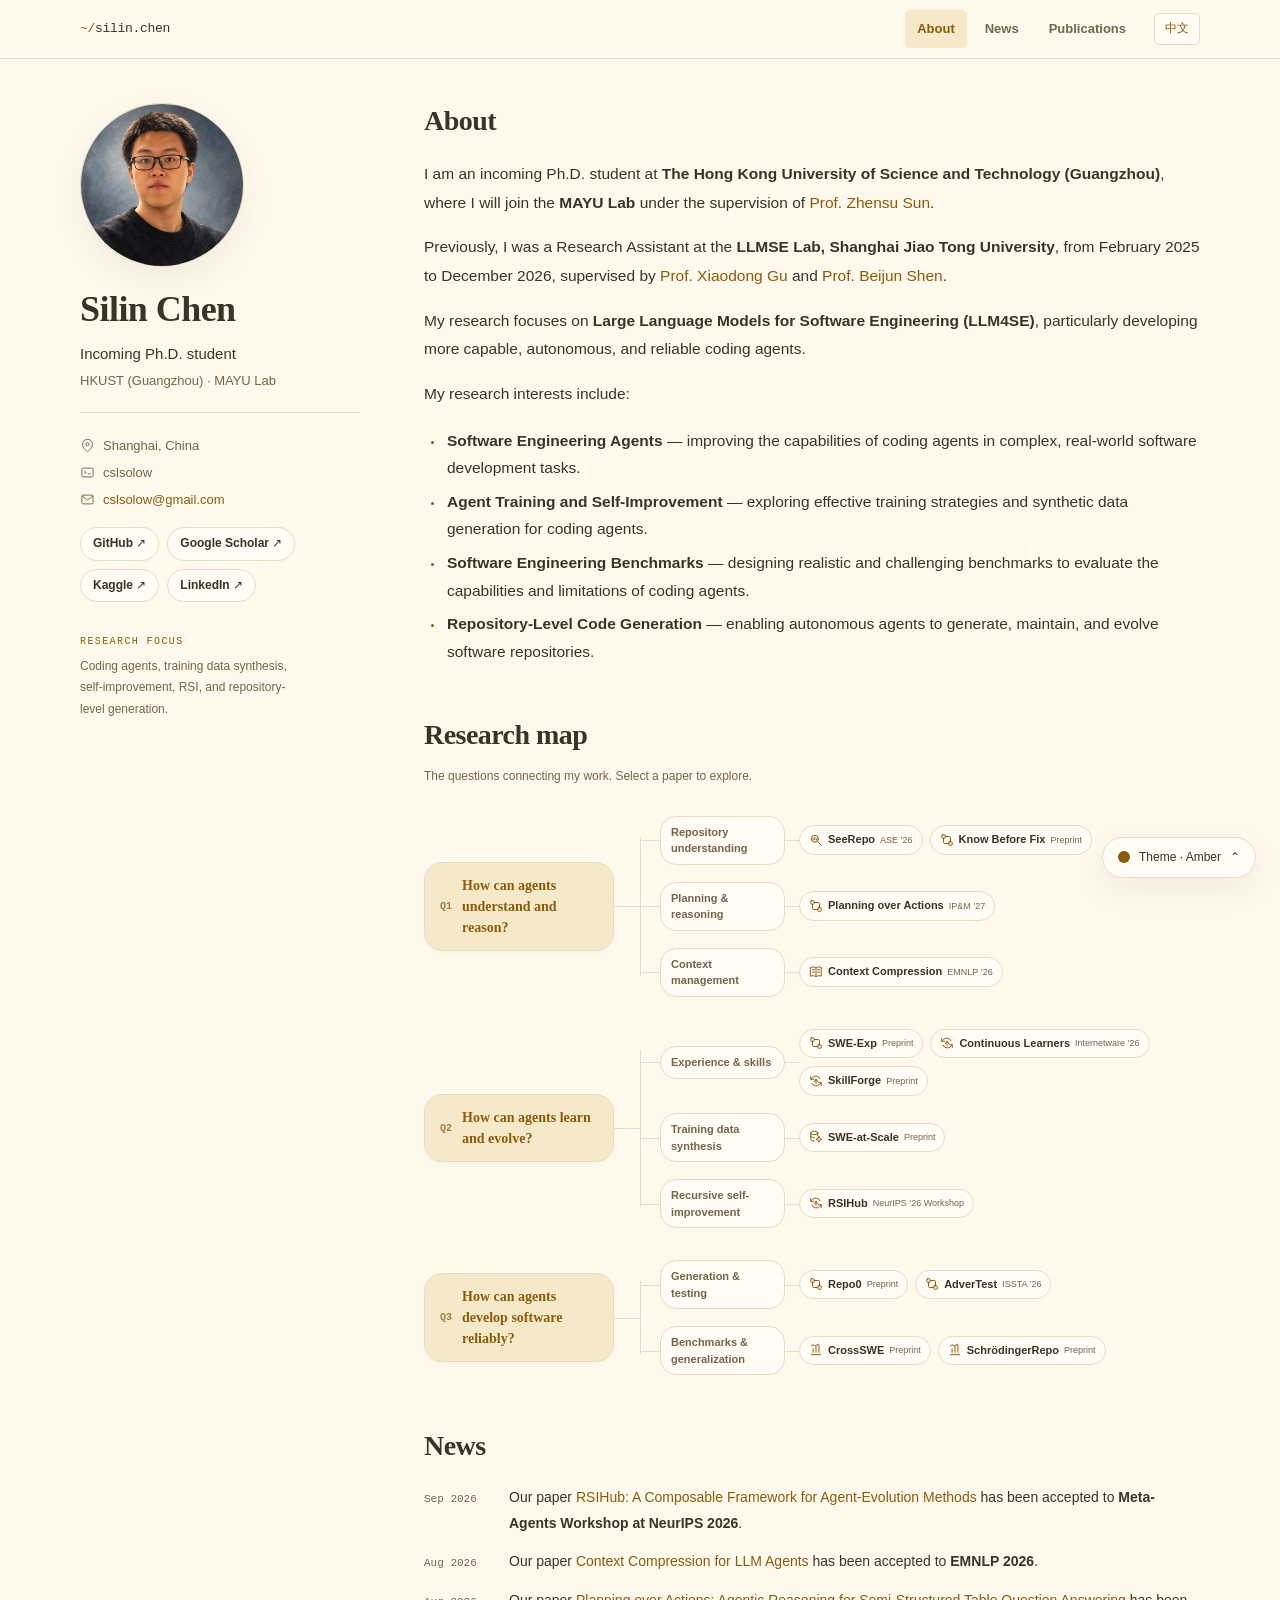
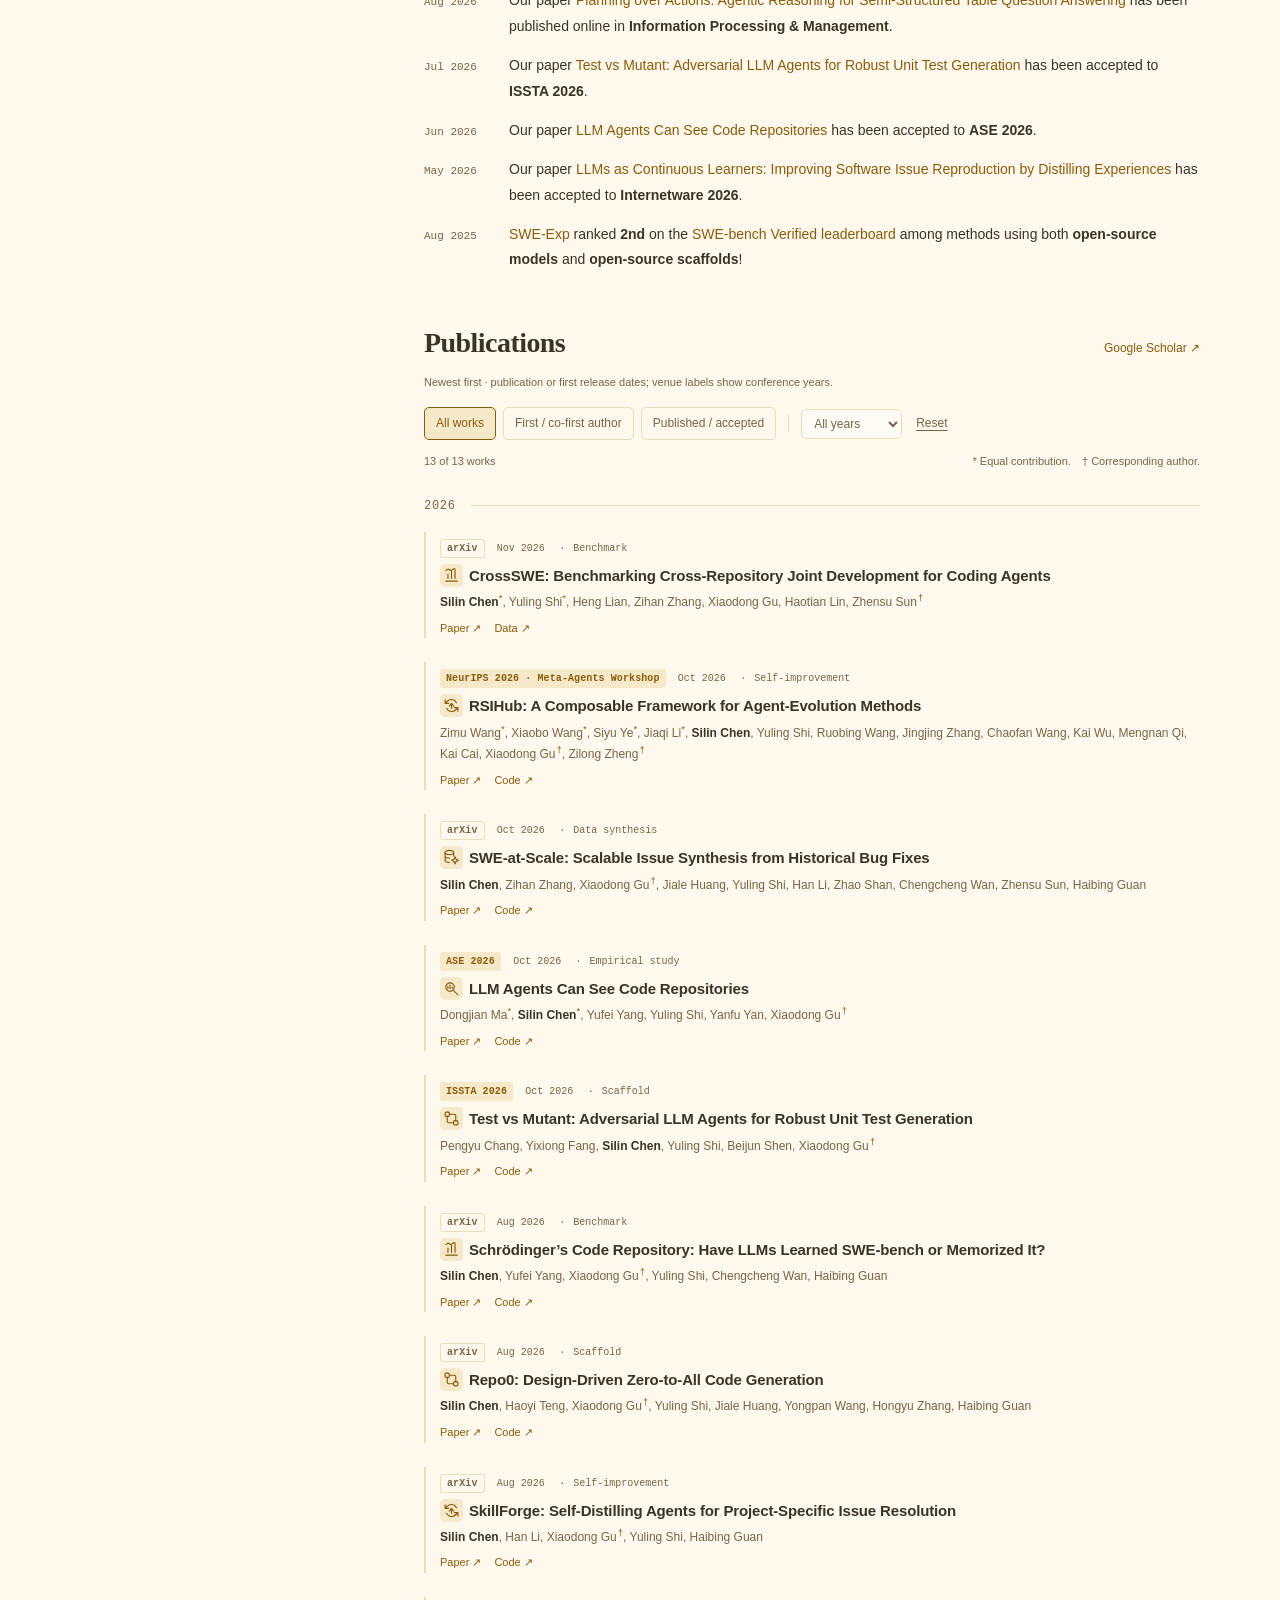
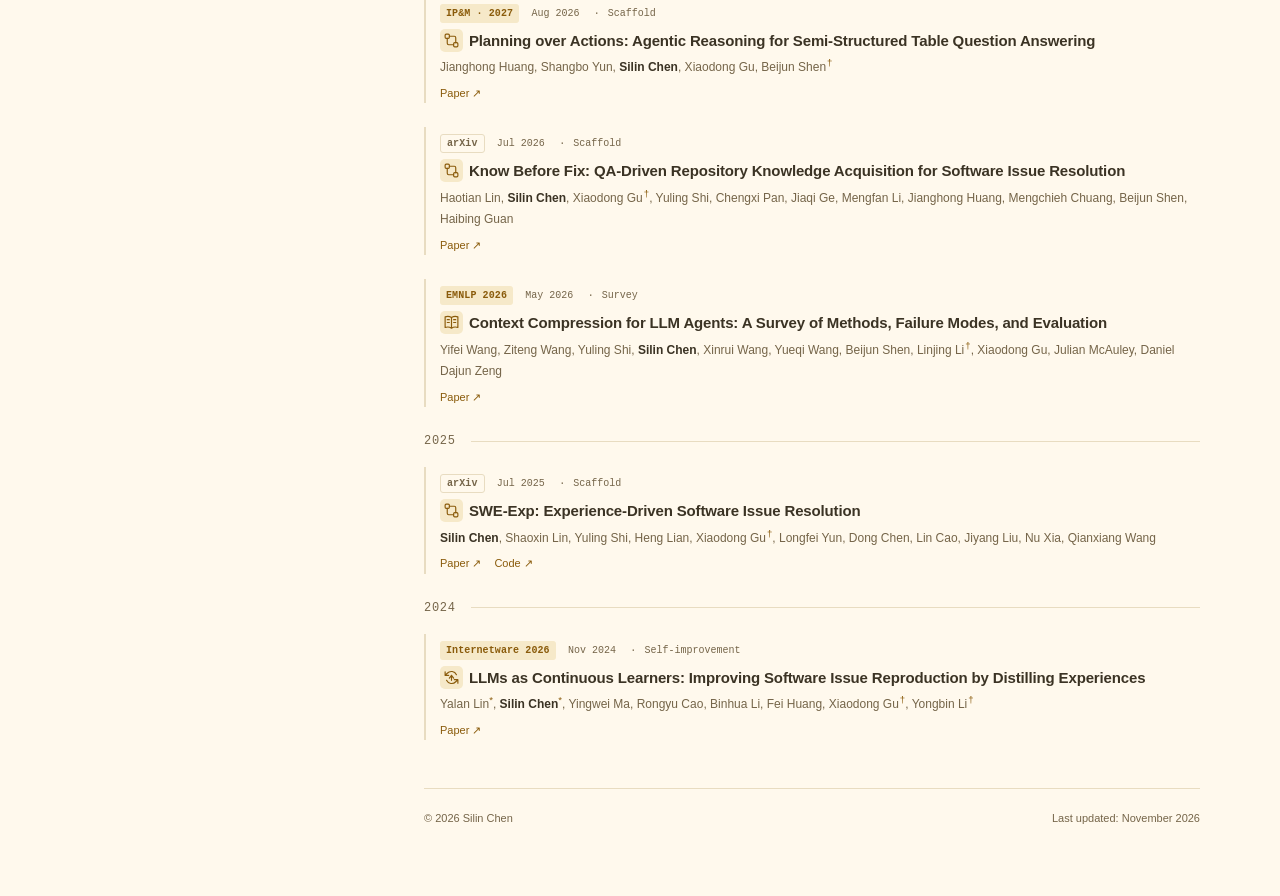
==== commit e847cac2: "Add bilingual research tree between About and News" ====
--- a/index.html
+++ b/index.html
@@ -5,11 +5,11 @@
   <meta name="viewport" content="width=device-width, initial-scale=1">
   <title>Silin Chen — AI for Software Engineering</title>
   <meta name="description" content="Silin Chen, incoming Ph.D. student at HKUST (Guangzhou), researching LLM4SE, coding agents, agent self-improvement, benchmarks, and repository-level code generation.">
-  <link rel="icon" href="assets/favicon.svg?v=ea83e207c1c2" type="image/svg+xml">
-  <script src="theme-init.js?v=ea83e207c1c2"></script>
-  <link rel="stylesheet" href="styles.css?v=ea83e207c1c2">
-  <script src="app.js?v=ea83e207c1c2" defer></script>
-  <script src="language.js?v=ea83e207c1c2" defer></script>
+  <link rel="icon" href="assets/favicon.svg?v=b2d617909213" type="image/svg+xml">
+  <script src="theme-init.js?v=b2d617909213"></script>
+  <link rel="stylesheet" href="styles.css?v=b2d617909213">
+  <script src="app.js?v=b2d617909213" defer></script>
+  <script src="language.js?v=b2d617909213" defer></script>
 </head>
 <body>
 <a class="skip-link" href="#main">Skip to content</a>
@@ -19,7 +19,7 @@
 </nav></header>
 <div class="site-layout">
   <aside class="profile" aria-label="Profile">
-    <img class="portrait" src="assets/avatar.png?v=ea83e207c1c2" alt="Portrait of Silin Chen" width="164" height="164">
+    <img class="portrait" src="assets/avatar.png?v=b2d617909213" alt="Portrait of Silin Chen" width="164" height="164">
     <h1>Silin Chen</h1>
     <p class="profile-role">Incoming Ph.D. student</p>
     <p class="profile-subtitle">HKUST (Guangzhou) · MAYU Lab</p>
@@ -52,6 +52,82 @@
       </ul>
       </div>
     </section>
+    <!-- research-map:start -->
+    <section id="research-map" class="research-map" aria-labelledby="research-map-title">
+      <h2 id="research-map-title" data-tree-en="Research map" data-tree-zh="研究脉络">Research map</h2>
+      <p class="research-map-note" data-tree-en="The questions connecting my work. Select a paper to explore." data-tree-zh="从研究问题出发，串起我的工作。点击论文节点可查看详情。">The questions connecting my work. Select a paper to explore.</p>
+      <ol class="research-tree">
+        <li class="tree-question-group" data-question="understand">
+          <h3 class="tree-question"><span class="tree-question-number" aria-hidden="true">Q1</span><span class="tree-question-text" data-tree-en="How can agents understand and reason?" data-tree-zh="智能体如何理解与推理？">How can agents understand and reason?</span></h3>
+          <ul class="tree-branches">
+            <li class="tree-branch">
+              <h4 class="tree-branch-label" data-tree-en="Repository understanding" data-tree-zh="代码仓库理解">Repository understanding</h4>
+              <ul class="tree-papers">
+                <li><a class="tree-paper" lang="en" href="https://arxiv.org/abs/2606.14061" target="_blank" rel="noopener noreferrer" title="LLM Agents Can See Code Repositories"><span class="tree-paper-icon"><svg viewBox="0 0 24 24" width="20" height="20" fill="none" stroke="currentColor" stroke-width="1.65" stroke-linecap="round" stroke-linejoin="round" aria-hidden="true" focusable="false"><circle cx="10" cy="10" r="6"/><path d="m15 15 6 6M7 12V9m3 3V7m3 5v-2"/></svg></span><span class="tree-paper-name">SeeRepo</span><span class="tree-paper-venue">ASE ’26</span></a></li>
+                <li><a class="tree-paper" lang="en" href="https://arxiv.org/abs/2607.11111" target="_blank" rel="noopener noreferrer" title="Know Before Fix: QA-Driven Repository Knowledge Acquisition for Software Issue Resolution"><span class="tree-paper-icon"><svg viewBox="0 0 24 24" width="20" height="20" fill="none" stroke="currentColor" stroke-width="1.65" stroke-linecap="round" stroke-linejoin="round" aria-hidden="true" focusable="false"><rect x="3" y="3" width="6" height="6" rx="1.5"/><rect x="15" y="15" width="6" height="6" rx="1.5"/><path d="M9 6h7a2 2 0 0 1 2 2v7M6 9v7a2 2 0 0 0 2 2h7"/></svg></span><span class="tree-paper-name">Know Before Fix</span><span class="tree-paper-venue">Preprint</span></a></li>
+              </ul>
+            </li>
+            <li class="tree-branch">
+              <h4 class="tree-branch-label" data-tree-en="Planning &amp; reasoning" data-tree-zh="规划与推理">Planning &amp; reasoning</h4>
+              <ul class="tree-papers">
+                <li><a class="tree-paper" lang="en" href="https://doi.org/10.1016/j.ipm.2026.105092" target="_blank" rel="noopener noreferrer" title="Planning over Actions: Agentic Reasoning for Semi-Structured Table Question Answering"><span class="tree-paper-icon"><svg viewBox="0 0 24 24" width="20" height="20" fill="none" stroke="currentColor" stroke-width="1.65" stroke-linecap="round" stroke-linejoin="round" aria-hidden="true" focusable="false"><rect x="3" y="3" width="6" height="6" rx="1.5"/><rect x="15" y="15" width="6" height="6" rx="1.5"/><path d="M9 6h7a2 2 0 0 1 2 2v7M6 9v7a2 2 0 0 0 2 2h7"/></svg></span><span class="tree-paper-name">Planning over Actions</span><span class="tree-paper-venue">IP&amp;M ’27</span></a></li>
+              </ul>
+            </li>
+            <li class="tree-branch">
+              <h4 class="tree-branch-label" data-tree-en="Context management" data-tree-zh="上下文管理">Context management</h4>
+              <ul class="tree-papers">
+                <li><a class="tree-paper" lang="en" href="https://aclanthology.org/2026.emnlp-main.2396/" target="_blank" rel="noopener noreferrer" title="Context Compression for LLM Agents: A Survey of Methods, Failure Modes, and Evaluation"><span class="tree-paper-icon"><svg viewBox="0 0 24 24" width="20" height="20" fill="none" stroke="currentColor" stroke-width="1.65" stroke-linecap="round" stroke-linejoin="round" aria-hidden="true" focusable="false"><path d="M12 5v15M3 4c3-1 6-1 9 1 3-2 6-2 9-1v15c-3-1-6-1-9 1-3-2-6-2-9-1Z"/><path d="M6 8h3m-3 4h3m6-4h3m-3 4h3"/></svg></span><span class="tree-paper-name">Context Compression</span><span class="tree-paper-venue">EMNLP ’26</span></a></li>
+              </ul>
+            </li>
+          </ul>
+        </li>
+        <li class="tree-question-group" data-question="evolve">
+          <h3 class="tree-question"><span class="tree-question-number" aria-hidden="true">Q2</span><span class="tree-question-text" data-tree-en="How can agents learn and evolve?" data-tree-zh="智能体如何学习与演进？">How can agents learn and evolve?</span></h3>
+          <ul class="tree-branches">
+            <li class="tree-branch">
+              <h4 class="tree-branch-label" data-tree-en="Experience &amp; skills" data-tree-zh="经验与技能">Experience &amp; skills</h4>
+              <ul class="tree-papers">
+                <li><a class="tree-paper" lang="en" href="https://arxiv.org/abs/2507.23361" target="_blank" rel="noopener noreferrer" title="SWE-Exp: Experience-Driven Software Issue Resolution"><span class="tree-paper-icon"><svg viewBox="0 0 24 24" width="20" height="20" fill="none" stroke="currentColor" stroke-width="1.65" stroke-linecap="round" stroke-linejoin="round" aria-hidden="true" focusable="false"><rect x="3" y="3" width="6" height="6" rx="1.5"/><rect x="15" y="15" width="6" height="6" rx="1.5"/><path d="M9 6h7a2 2 0 0 1 2 2v7M6 9v7a2 2 0 0 0 2 2h7"/></svg></span><span class="tree-paper-name">SWE-Exp</span><span class="tree-paper-venue">Preprint</span></a></li>
+                <li><a class="tree-paper" lang="en" href="https://conf.researchr.org/details/internetware-2026/internetware-2026-research-track/45/LLMs-as-Continuous-Learners-Improving-Software-Issue-Reproduction-by-Distilling-Expe" target="_blank" rel="noopener noreferrer" title="LLMs as Continuous Learners: Improving Software Issue Reproduction by Distilling Experiences"><span class="tree-paper-icon"><svg viewBox="0 0 24 24" width="20" height="20" fill="none" stroke="currentColor" stroke-width="1.65" stroke-linecap="round" stroke-linejoin="round" aria-hidden="true" focusable="false"><path d="M19 8a8 8 0 0 0-13-2L3 9m0-5v5h5m-3 7a8 8 0 0 0 13 2l3-3m0 5v-5h-5"/><path d="m9 13 3-4 3 4m-3-4v7"/></svg></span><span class="tree-paper-name">Continuous Learners</span><span class="tree-paper-venue">Internetware ’26</span></a></li>
+                <li><a class="tree-paper" lang="en" href="https://arxiv.org/abs/2608.18933" target="_blank" rel="noopener noreferrer" title="SkillForge: Self-Distilling Agents for Project-Specific Issue Resolution"><span class="tree-paper-icon"><svg viewBox="0 0 24 24" width="20" height="20" fill="none" stroke="currentColor" stroke-width="1.65" stroke-linecap="round" stroke-linejoin="round" aria-hidden="true" focusable="false"><path d="M19 8a8 8 0 0 0-13-2L3 9m0-5v5h5m-3 7a8 8 0 0 0 13 2l3-3m0 5v-5h-5"/><path d="m9 13 3-4 3 4m-3-4v7"/></svg></span><span class="tree-paper-name">SkillForge</span><span class="tree-paper-venue">Preprint</span></a></li>
+              </ul>
+            </li>
+            <li class="tree-branch">
+              <h4 class="tree-branch-label" data-tree-en="Training data synthesis" data-tree-zh="训练数据合成">Training data synthesis</h4>
+              <ul class="tree-papers">
+                <li><a class="tree-paper" lang="en" href="https://arxiv.org/abs/2610.21359" target="_blank" rel="noopener noreferrer" title="SWE-at-Scale: Scalable Issue Synthesis from Historical Bug Fixes"><span class="tree-paper-icon"><svg viewBox="0 0 24 24" width="20" height="20" fill="none" stroke="currentColor" stroke-width="1.65" stroke-linecap="round" stroke-linejoin="round" aria-hidden="true" focusable="false"><ellipse cx="9" cy="5" rx="6" ry="3"/><path d="M3 5v11c0 1.7 2.7 3 6 3m6-14v5M3 10c0 1.7 2.7 3 6 3"/><path d="m17 11 1.5 3.5L22 16l-3.5 1.5L17 21l-1.5-3.5L12 16l3.5-1.5Z"/></svg></span><span class="tree-paper-name">SWE-at-Scale</span><span class="tree-paper-venue">Preprint</span></a></li>
+              </ul>
+            </li>
+            <li class="tree-branch">
+              <h4 class="tree-branch-label" data-tree-en="Recursive self-improvement" data-tree-zh="递归自我改进">Recursive self-improvement</h4>
+              <ul class="tree-papers">
+                <li><a class="tree-paper" lang="en" href="https://arxiv.org/abs/2610.32253" target="_blank" rel="noopener noreferrer" title="RSIHub: A Composable Framework for Agent-Evolution Methods"><span class="tree-paper-icon"><svg viewBox="0 0 24 24" width="20" height="20" fill="none" stroke="currentColor" stroke-width="1.65" stroke-linecap="round" stroke-linejoin="round" aria-hidden="true" focusable="false"><path d="M19 8a8 8 0 0 0-13-2L3 9m0-5v5h5m-3 7a8 8 0 0 0 13 2l3-3m0 5v-5h-5"/><path d="m9 13 3-4 3 4m-3-4v7"/></svg></span><span class="tree-paper-name">RSIHub</span><span class="tree-paper-venue">NeurIPS ’26 Workshop</span></a></li>
+              </ul>
+            </li>
+          </ul>
+        </li>
+        <li class="tree-question-group" data-question="reliability">
+          <h3 class="tree-question"><span class="tree-question-number" aria-hidden="true">Q3</span><span class="tree-question-text" data-tree-en="How can agents develop software reliably?" data-tree-zh="智能体如何可靠地开发软件？">How can agents develop software reliably?</span></h3>
+          <ul class="tree-branches">
+            <li class="tree-branch">
+              <h4 class="tree-branch-label" data-tree-en="Generation &amp; testing" data-tree-zh="代码生成与测试">Generation &amp; testing</h4>
+              <ul class="tree-papers">
+                <li><a class="tree-paper" lang="en" href="https://arxiv.org/abs/2608.19854" target="_blank" rel="noopener noreferrer" title="Repo0: Design-Driven Zero-to-All Code Generation"><span class="tree-paper-icon"><svg viewBox="0 0 24 24" width="20" height="20" fill="none" stroke="currentColor" stroke-width="1.65" stroke-linecap="round" stroke-linejoin="round" aria-hidden="true" focusable="false"><rect x="3" y="3" width="6" height="6" rx="1.5"/><rect x="15" y="15" width="6" height="6" rx="1.5"/><path d="M9 6h7a2 2 0 0 1 2 2v7M6 9v7a2 2 0 0 0 2 2h7"/></svg></span><span class="tree-paper-name">Repo0</span><span class="tree-paper-venue">Preprint</span></a></li>
+                <li><a class="tree-paper" lang="en" href="https://arxiv.org/abs/2602.08146" target="_blank" rel="noopener noreferrer" title="Test vs Mutant: Adversarial LLM Agents for Robust Unit Test Generation"><span class="tree-paper-icon"><svg viewBox="0 0 24 24" width="20" height="20" fill="none" stroke="currentColor" stroke-width="1.65" stroke-linecap="round" stroke-linejoin="round" aria-hidden="true" focusable="false"><rect x="3" y="3" width="6" height="6" rx="1.5"/><rect x="15" y="15" width="6" height="6" rx="1.5"/><path d="M9 6h7a2 2 0 0 1 2 2v7M6 9v7a2 2 0 0 0 2 2h7"/></svg></span><span class="tree-paper-name">AdverTest</span><span class="tree-paper-venue">ISSTA ’26</span></a></li>
+              </ul>
+            </li>
+            <li class="tree-branch">
+              <h4 class="tree-branch-label" data-tree-en="Benchmarks &amp; generalization" data-tree-zh="评测基准与泛化">Benchmarks &amp; generalization</h4>
+              <ul class="tree-papers">
+                <li><a class="tree-paper" lang="en" href="https://arxiv.org/abs/2611.01484" target="_blank" rel="noopener noreferrer" title="CrossSWE: Benchmarking Cross-Repository Joint Development for Coding Agents"><span class="tree-paper-icon"><svg viewBox="0 0 24 24" width="20" height="20" fill="none" stroke="currentColor" stroke-width="1.65" stroke-linecap="round" stroke-linejoin="round" aria-hidden="true" focusable="false"><path d="M4 20h16M7 16V10m5 6V6m5 10V3"/><path d="m4 5 3-2 4 2 5-3"/></svg></span><span class="tree-paper-name">CrossSWE</span><span class="tree-paper-venue">Preprint</span></a></li>
+                <li><a class="tree-paper" lang="en" href="https://arxiv.org/abs/2609.27891" target="_blank" rel="noopener noreferrer" title="Schrödinger’s Code Repository: Have LLMs Learned SWE-bench or Memorized It?"><span class="tree-paper-icon"><svg viewBox="0 0 24 24" width="20" height="20" fill="none" stroke="currentColor" stroke-width="1.65" stroke-linecap="round" stroke-linejoin="round" aria-hidden="true" focusable="false"><path d="M4 20h16M7 16V10m5 6V6m5 10V3"/><path d="m4 5 3-2 4 2 5-3"/></svg></span><span class="tree-paper-name">SchrödingerRepo</span><span class="tree-paper-venue">Preprint</span></a></li>
+              </ul>
+            </li>
+          </ul>
+        </li>
+      </ol>
+    </section>
+    <!-- research-map:end -->
     <section id="news" aria-labelledby="news-title">
       <h2 id="news-title">News</h2>
       <ul class="news-list">
@@ -178,7 +254,7 @@
       <button class="theme-option" aria-label="靛蓝 Indigo 配色" data-set-theme="indigo" aria-pressed="false"><span class="color-dot" style="--swatch:#4b4ea3" aria-hidden="true"></span>靛蓝 Indigo</button>
       <button class="theme-option" aria-label="墨绿夜 Forest 配色" data-set-theme="forest" aria-pressed="false"><span class="color-dot" style="--swatch:#8bd6b5" aria-hidden="true"></span>墨绿夜 Forest</button>
     </div>
-    <a class="compare-link" href="colors.html?v=ea83e207c1c2">比较全部 12 套配色 ↗</a>
+    <a class="compare-link" href="colors.html?v=b2d617909213">比较全部 12 套配色 ↗</a>
   </div>
 </details>
 <div id="theme-announcement" class="sr-only" role="status" aria-live="polite"></div>
@@ -195,5 +271,5 @@
   </ul>
 </template>
 <div id="language-announcement" class="sr-only" role="status" aria-live="polite"></div>
-<noscript><p class="noscript-note">All publications are shown. Enable JavaScript to use the filters and switch colors, or open a themed preview from <a href="colors.html?v=ea83e207c1c2">the color comparison page</a>.</p></noscript>
+<noscript><p class="noscript-note">All publications are shown. Enable JavaScript to use the filters and switch colors, or open a themed preview from <a href="colors.html?v=b2d617909213">the color comparison page</a>.</p></noscript>
 </body></html>
--- a/styles.css
+++ b/styles.css
@@ -211,3 +211,48 @@
 
 .authorship-note span { white-space: nowrap; margin-left: 8px; }
 .corresponding-marker { margin-left: 1px; cursor: help; }
+
+/* Research questions branch into directions and linked paper nodes. */
+.research-map { container-type: inline-size; }
+.research-map-note { margin: -8px 0 28px; color: var(--muted); font-size: 12px; line-height: 1.8; }
+.research-tree, .tree-branches, .tree-papers { list-style: none; padding: 0; margin: 0; }
+.research-tree { display: grid; gap: 32px; }
+.tree-question-group { min-width: 0; }
+.tree-question { width: fit-content; max-width: 100%; display: flex; align-items: center; gap: 10px; margin: 0 0 18px; padding: 12px 15px; color: var(--accent); background: var(--accent-soft); border: 1px solid var(--line); border-radius: 18px; box-shadow: 0 2px 5px #00000006; font: 600 14px/1.5 Georgia, "Times New Roman", serif; letter-spacing: 0; }
+.tree-question-number { font: 600 10px/1.5 ui-monospace, SFMono-Regular, Menlo, monospace; opacity: .75; flex: none; }
+.tree-branches { display: grid; gap: 18px; margin-left: 15px; padding-left: 22px; position: relative; }
+.tree-branches::before { content: ""; position: absolute; top: -18px; bottom: 21px; left: 0; border-left: 1.5px solid var(--line); }
+.tree-branch { position: relative; min-width: 0; display: grid; grid-template-columns: 145px minmax(0, 1fr); align-items: center; gap: 17px; }
+.tree-branch::before { content: ""; position: absolute; top: 50%; left: -22px; width: 22px; border-top: 1.5px solid var(--line); }
+.tree-branch-label { position: relative; margin: 0; padding: 8px 11px; border: 1px solid var(--line); background: var(--surface); border-radius: 16px; color: var(--muted); font-family: inherit; font-size: 11px; font-weight: 600; line-height: 1.5; letter-spacing: 0; }
+.tree-branch-label::after { content: ""; position: absolute; left: 100%; top: 50%; width: 18px; border-top: 1.5px solid var(--line); }
+.tree-papers { display: flex; flex-wrap: wrap; align-items: center; gap: 7px; min-width: 0; }
+.tree-papers > li { max-width: 100%; min-width: 0; }
+.tree-paper { max-width: 100%; display: inline-flex; flex-wrap: wrap; align-items: center; justify-content: flex-start; gap: 5px; padding: 5px 9px; border: 1px solid var(--line); background: var(--surface); border-radius: 18px; color: var(--text); font-size: 11px; line-height: 1.6; transition: border-color .15s, background-color .15s; }
+.tree-paper:hover { border-color: var(--accent); background: var(--accent-soft); text-decoration: none; }
+.tree-paper:focus-visible { outline-offset: 3px; }
+.tree-paper-icon { color: var(--accent); display: inline-flex; flex: none; }
+.tree-paper-icon svg { width: 14px; height: 14px; }
+.tree-paper-name { font-weight: 600; overflow-wrap: anywhere; }
+.tree-paper-venue { font-size: 9px; color: var(--muted); white-space: nowrap; }
+@container (min-width: 700px) {
+  .tree-question-group { display: grid; grid-template-columns: 190px minmax(0, 1fr); gap: 26px; align-items: center; }
+  .tree-question { margin: 0; width: auto; }
+  .tree-branches { margin-left: 0; padding-left: 20px; gap: 17px; }
+  .tree-branches::before { top: 21px; bottom: 21px; }
+  .tree-branches::after { content: ""; position: absolute; top: 50%; left: -26px; width: 26px; border-top: 1.5px solid var(--line); }
+  .tree-branch { grid-template-columns: 125px minmax(0, 1fr); gap: 14px; }
+  .tree-branch::before { left: -20px; width: 20px; }
+  .tree-branch-label { padding: 7px 10px; }
+  .tree-branch-label::after { width: 15px; }
+}
+@container (max-width: 480px) {
+  .tree-branch { display: block; }
+  .tree-branch::before { top: 17px; }
+  .tree-branch-label { display: table; max-width: 100%; margin-bottom: 10px; }
+  .tree-branch-label::after { display: none; }
+  .tree-branches::before { bottom: 0; }
+  .tree-paper { padding: 5px 8px; }
+  .research-tree { gap: 26px; }
+}
+@media (prefers-reduced-motion: reduce) { .tree-paper { transition: none; } }
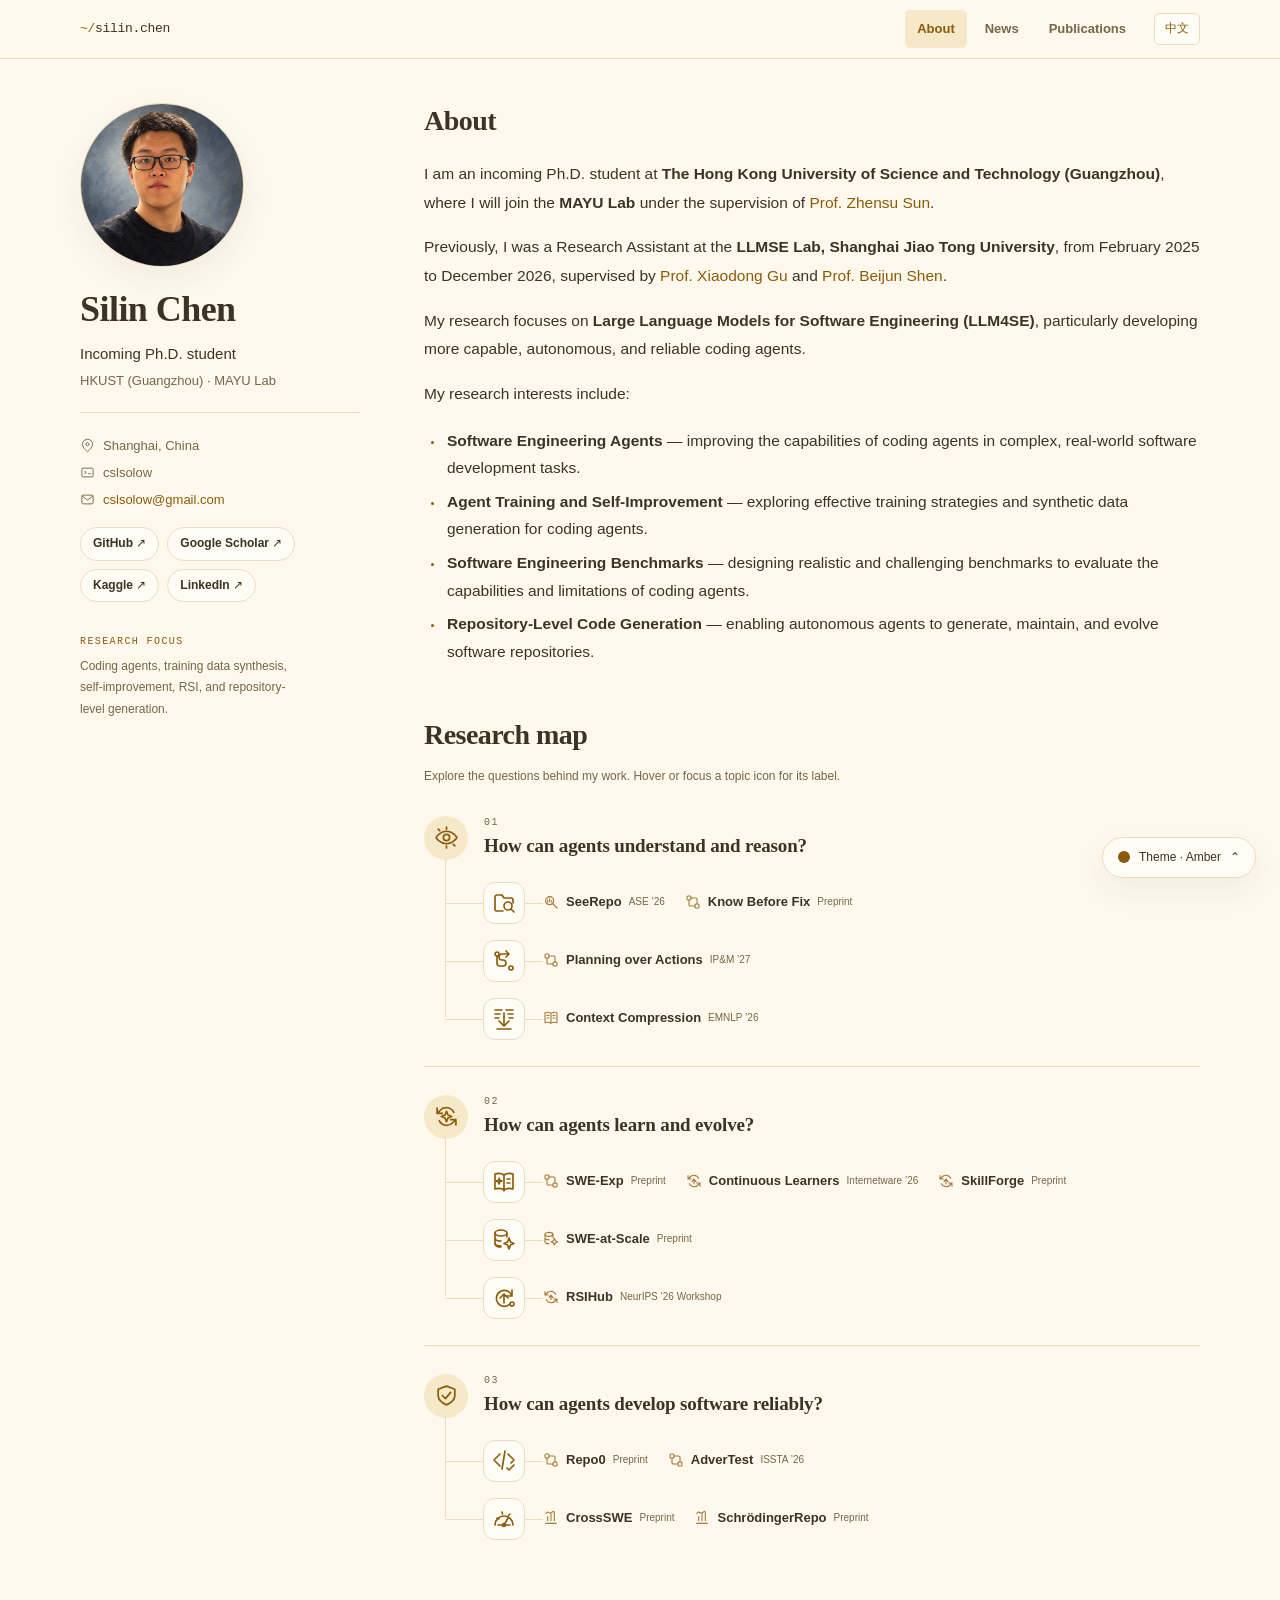
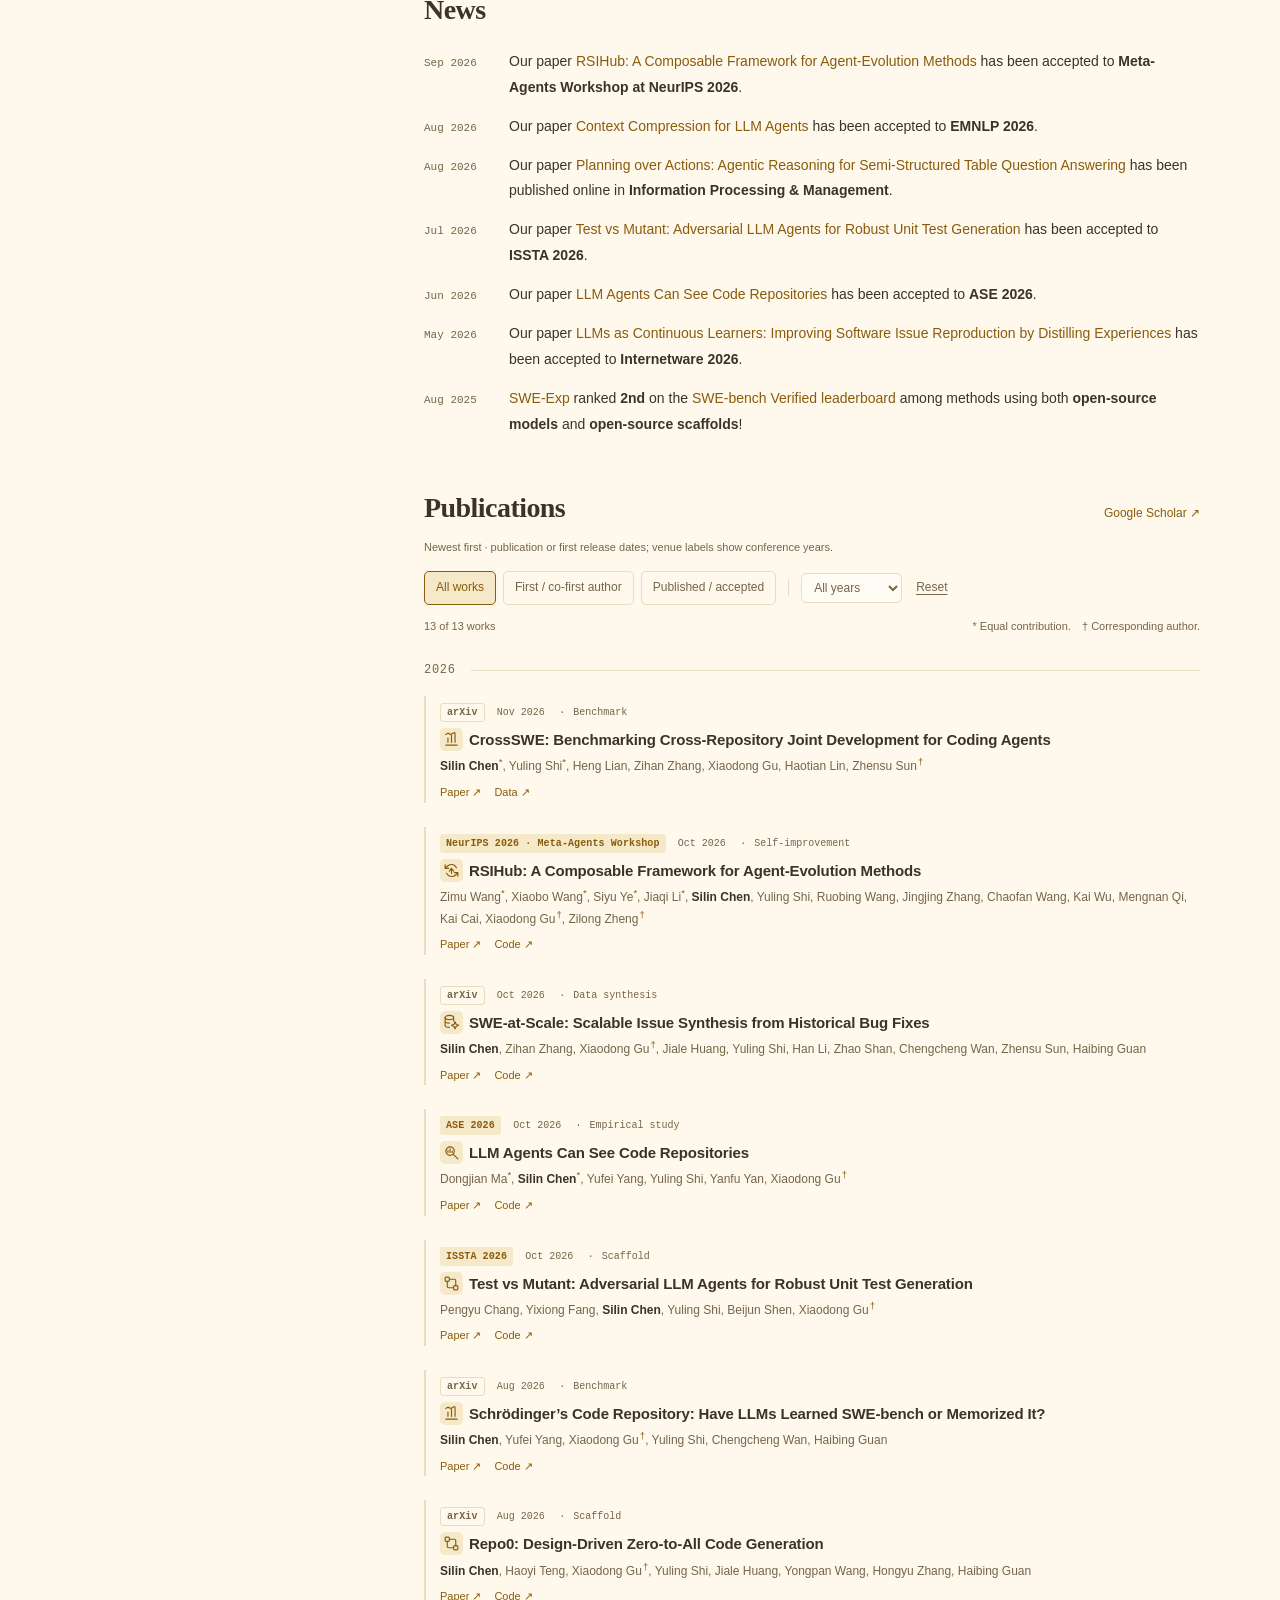
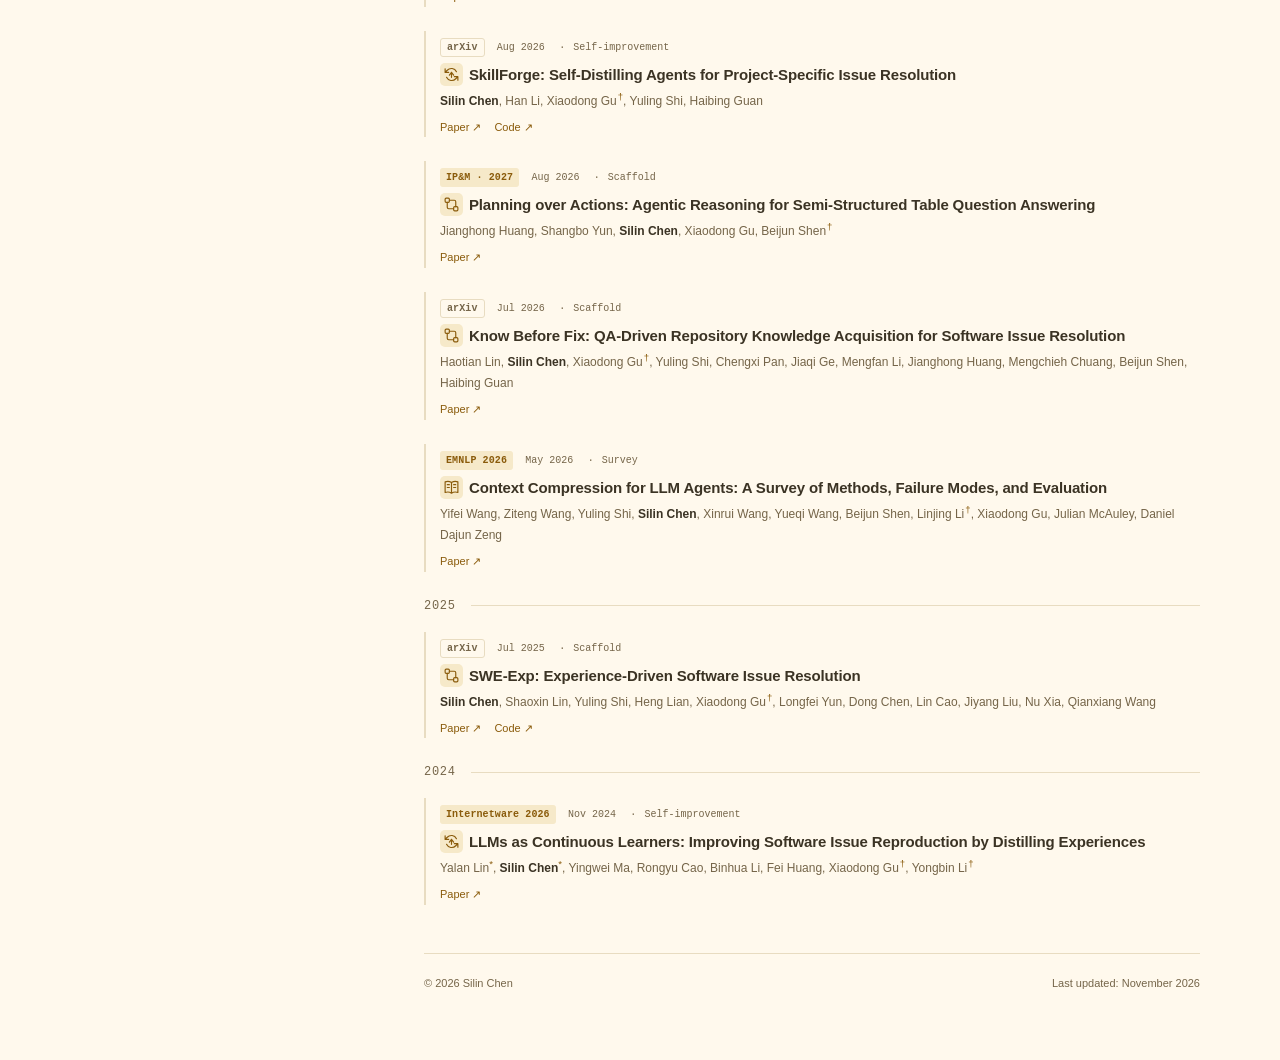
==== commit 7ee97cdc: "Redesign research tree around illustrated topic icons" ====
--- a/index.html
+++ b/index.html
@@ -5,11 +5,11 @@
   <meta name="viewport" content="width=device-width, initial-scale=1">
   <title>Silin Chen — AI for Software Engineering</title>
   <meta name="description" content="Silin Chen, incoming Ph.D. student at HKUST (Guangzhou), researching LLM4SE, coding agents, agent self-improvement, benchmarks, and repository-level code generation.">
-  <link rel="icon" href="assets/favicon.svg?v=b2d617909213" type="image/svg+xml">
-  <script src="theme-init.js?v=b2d617909213"></script>
-  <link rel="stylesheet" href="styles.css?v=b2d617909213">
-  <script src="app.js?v=b2d617909213" defer></script>
-  <script src="language.js?v=b2d617909213" defer></script>
+  <link rel="icon" href="assets/favicon.svg?v=fb1904749f3e" type="image/svg+xml">
+  <script src="theme-init.js?v=fb1904749f3e"></script>
+  <link rel="stylesheet" href="styles.css?v=fb1904749f3e">
+  <script src="app.js?v=fb1904749f3e" defer></script>
+  <script src="language.js?v=fb1904749f3e" defer></script>
 </head>
 <body>
 <a class="skip-link" href="#main">Skip to content</a>
@@ -19,7 +19,7 @@
 </nav></header>
 <div class="site-layout">
   <aside class="profile" aria-label="Profile">
-    <img class="portrait" src="assets/avatar.png?v=b2d617909213" alt="Portrait of Silin Chen" width="164" height="164">
+    <img class="portrait" src="assets/avatar.png?v=fb1904749f3e" alt="Portrait of Silin Chen" width="164" height="164">
     <h1>Silin Chen</h1>
     <p class="profile-role">Incoming Ph.D. student</p>
     <p class="profile-subtitle">HKUST (Guangzhou) · MAYU Lab</p>
@@ -55,26 +55,26 @@
     <!-- research-map:start -->
     <section id="research-map" class="research-map" aria-labelledby="research-map-title">
       <h2 id="research-map-title" data-tree-en="Research map" data-tree-zh="研究脉络">Research map</h2>
-      <p class="research-map-note" data-tree-en="The questions connecting my work. Select a paper to explore." data-tree-zh="从研究问题出发，串起我的工作。点击论文节点可查看详情。">The questions connecting my work. Select a paper to explore.</p>
+      <p class="research-map-note" data-tree-en="Explore the questions behind my work. Hover or focus a topic icon for its label." data-tree-zh="从研究问题出发，串起我的工作。悬停或点按图标可查看方向，点击论文可阅读。">Explore the questions behind my work. Hover or focus a topic icon for its label.</p>
       <ol class="research-tree">
         <li class="tree-question-group" data-question="understand">
-          <h3 class="tree-question"><span class="tree-question-number" aria-hidden="true">Q1</span><span class="tree-question-text" data-tree-en="How can agents understand and reason?" data-tree-zh="智能体如何理解与推理？">How can agents understand and reason?</span></h3>
+          <h3 class="tree-question"><span class="tree-question-icon"><svg class="tree-root-svg" viewBox="0 0 24 24" fill="none" stroke="currentColor" stroke-width="1.65" stroke-linecap="round" stroke-linejoin="round" aria-hidden="true" focusable="false"><path d="M2 12s3.5-6 10-6 10 6 10 6-3.5 6-10 6S2 12 2 12Z"/><circle cx="12" cy="12" r="3"/><path d="M12 2v2m0 16v2M4 4l1.5 1.5M18.5 18.5 20 20"/></svg></span><span class="tree-question-heading"><span class="tree-question-number" aria-hidden="true">01</span><span class="tree-question-text" data-tree-en="How can agents understand and reason?" data-tree-zh="智能体如何理解与推理？">How can agents understand and reason?</span></span></h3>
           <ul class="tree-branches">
             <li class="tree-branch">
-              <h4 class="tree-branch-label" data-tree-en="Repository understanding" data-tree-zh="代码仓库理解">Repository understanding</h4>
+              <h4 class="tree-branch-label" tabindex="0" aria-label="Repository understanding"><svg class="tree-topic-svg" viewBox="0 0 24 24" fill="none" stroke="currentColor" stroke-width="1.65" stroke-linecap="round" stroke-linejoin="round" aria-hidden="true" focusable="false"><path d="M3 6a2 2 0 0 1 2-2h5l2 3h7a2 2 0 0 1 2 2v3M3 6v12a2 2 0 0 0 2 2h6"/><circle cx="16" cy="15" r="4"/><path d="m19 18 3 3"/></svg><span class="tree-topic-tooltip" data-tree-en="Repository understanding" data-tree-zh="代码仓库理解">Repository understanding</span></h4>
               <ul class="tree-papers">
                 <li><a class="tree-paper" lang="en" href="https://arxiv.org/abs/2606.14061" target="_blank" rel="noopener noreferrer" title="LLM Agents Can See Code Repositories"><span class="tree-paper-icon"><svg viewBox="0 0 24 24" width="20" height="20" fill="none" stroke="currentColor" stroke-width="1.65" stroke-linecap="round" stroke-linejoin="round" aria-hidden="true" focusable="false"><circle cx="10" cy="10" r="6"/><path d="m15 15 6 6M7 12V9m3 3V7m3 5v-2"/></svg></span><span class="tree-paper-name">SeeRepo</span><span class="tree-paper-venue">ASE ’26</span></a></li>
                 <li><a class="tree-paper" lang="en" href="https://arxiv.org/abs/2607.11111" target="_blank" rel="noopener noreferrer" title="Know Before Fix: QA-Driven Repository Knowledge Acquisition for Software Issue Resolution"><span class="tree-paper-icon"><svg viewBox="0 0 24 24" width="20" height="20" fill="none" stroke="currentColor" stroke-width="1.65" stroke-linecap="round" stroke-linejoin="round" aria-hidden="true" focusable="false"><rect x="3" y="3" width="6" height="6" rx="1.5"/><rect x="15" y="15" width="6" height="6" rx="1.5"/><path d="M9 6h7a2 2 0 0 1 2 2v7M6 9v7a2 2 0 0 0 2 2h7"/></svg></span><span class="tree-paper-name">Know Before Fix</span><span class="tree-paper-venue">Preprint</span></a></li>
               </ul>
             </li>
             <li class="tree-branch">
-              <h4 class="tree-branch-label" data-tree-en="Planning &amp; reasoning" data-tree-zh="规划与推理">Planning &amp; reasoning</h4>
+              <h4 class="tree-branch-label" tabindex="0" aria-label="Planning &amp; reasoning"><svg class="tree-topic-svg" viewBox="0 0 24 24" fill="none" stroke="currentColor" stroke-width="1.65" stroke-linecap="round" stroke-linejoin="round" aria-hidden="true" focusable="false"><circle cx="5" cy="5" r="2"/><circle cx="19" cy="19" r="2"/><path d="M5 7v7a3 3 0 0 0 3 3h3a3 3 0 0 0 0-6h-1a3 3 0 0 1 0-6h7m-3-3 3 3-3 3"/></svg><span class="tree-topic-tooltip" data-tree-en="Planning &amp; reasoning" data-tree-zh="规划与推理">Planning &amp; reasoning</span></h4>
               <ul class="tree-papers">
                 <li><a class="tree-paper" lang="en" href="https://doi.org/10.1016/j.ipm.2026.105092" target="_blank" rel="noopener noreferrer" title="Planning over Actions: Agentic Reasoning for Semi-Structured Table Question Answering"><span class="tree-paper-icon"><svg viewBox="0 0 24 24" width="20" height="20" fill="none" stroke="currentColor" stroke-width="1.65" stroke-linecap="round" stroke-linejoin="round" aria-hidden="true" focusable="false"><rect x="3" y="3" width="6" height="6" rx="1.5"/><rect x="15" y="15" width="6" height="6" rx="1.5"/><path d="M9 6h7a2 2 0 0 1 2 2v7M6 9v7a2 2 0 0 0 2 2h7"/></svg></span><span class="tree-paper-name">Planning over Actions</span><span class="tree-paper-venue">IP&amp;M ’27</span></a></li>
               </ul>
             </li>
             <li class="tree-branch">
-              <h4 class="tree-branch-label" data-tree-en="Context management" data-tree-zh="上下文管理">Context management</h4>
+              <h4 class="tree-branch-label" tabindex="0" aria-label="Context management"><svg class="tree-topic-svg" viewBox="0 0 24 24" fill="none" stroke="currentColor" stroke-width="1.65" stroke-linecap="round" stroke-linejoin="round" aria-hidden="true" focusable="false"><path d="M3 3h7M3 7h5m-5 4h4M21 3h-7m7 4h-5m5 4h-4M7 14l5 5 5-5m-5-8v13M5 22h14"/></svg><span class="tree-topic-tooltip" data-tree-en="Context management" data-tree-zh="上下文管理">Context management</span></h4>
               <ul class="tree-papers">
                 <li><a class="tree-paper" lang="en" href="https://aclanthology.org/2026.emnlp-main.2396/" target="_blank" rel="noopener noreferrer" title="Context Compression for LLM Agents: A Survey of Methods, Failure Modes, and Evaluation"><span class="tree-paper-icon"><svg viewBox="0 0 24 24" width="20" height="20" fill="none" stroke="currentColor" stroke-width="1.65" stroke-linecap="round" stroke-linejoin="round" aria-hidden="true" focusable="false"><path d="M12 5v15M3 4c3-1 6-1 9 1 3-2 6-2 9-1v15c-3-1-6-1-9 1-3-2-6-2-9-1Z"/><path d="M6 8h3m-3 4h3m6-4h3m-3 4h3"/></svg></span><span class="tree-paper-name">Context Compression</span><span class="tree-paper-venue">EMNLP ’26</span></a></li>
               </ul>
@@ -82,10 +82,10 @@
           </ul>
         </li>
         <li class="tree-question-group" data-question="evolve">
-          <h3 class="tree-question"><span class="tree-question-number" aria-hidden="true">Q2</span><span class="tree-question-text" data-tree-en="How can agents learn and evolve?" data-tree-zh="智能体如何学习与演进？">How can agents learn and evolve?</span></h3>
+          <h3 class="tree-question"><span class="tree-question-icon"><svg class="tree-root-svg" viewBox="0 0 24 24" fill="none" stroke="currentColor" stroke-width="1.65" stroke-linecap="round" stroke-linejoin="round" aria-hidden="true" focusable="false"><path d="M19 8a8 8 0 0 0-13-2L3 9m0-5v5h5m-3 7a8 8 0 0 0 13 2l3-3m0 5v-5h-5"/><path d="m12 7 1.4 3.6L17 12l-3.6 1.4L12 17l-1.4-3.6L7 12l3.6-1.4Z"/></svg></span><span class="tree-question-heading"><span class="tree-question-number" aria-hidden="true">02</span><span class="tree-question-text" data-tree-en="How can agents learn and evolve?" data-tree-zh="智能体如何学习与演进？">How can agents learn and evolve?</span></span></h3>
           <ul class="tree-branches">
             <li class="tree-branch">
-              <h4 class="tree-branch-label" data-tree-en="Experience &amp; skills" data-tree-zh="经验与技能">Experience &amp; skills</h4>
+              <h4 class="tree-branch-label" tabindex="0" aria-label="Experience &amp; skills"><svg class="tree-topic-svg" viewBox="0 0 24 24" fill="none" stroke="currentColor" stroke-width="1.65" stroke-linecap="round" stroke-linejoin="round" aria-hidden="true" focusable="false"><path d="M12 5v16M3 4c3-1 6-1 9 1 3-2 6-2 9-1v15c-3-1-6-1-9 1-3-2-6-2-9-1Z"/><path d="m7 8 .8 2.2L10 11l-2.2.8L7 14l-.8-2.2L4 11l2.2-.8M15 9h3m-3 4h3"/></svg><span class="tree-topic-tooltip" data-tree-en="Experience &amp; skills" data-tree-zh="经验与技能">Experience &amp; skills</span></h4>
               <ul class="tree-papers">
                 <li><a class="tree-paper" lang="en" href="https://arxiv.org/abs/2507.23361" target="_blank" rel="noopener noreferrer" title="SWE-Exp: Experience-Driven Software Issue Resolution"><span class="tree-paper-icon"><svg viewBox="0 0 24 24" width="20" height="20" fill="none" stroke="currentColor" stroke-width="1.65" stroke-linecap="round" stroke-linejoin="round" aria-hidden="true" focusable="false"><rect x="3" y="3" width="6" height="6" rx="1.5"/><rect x="15" y="15" width="6" height="6" rx="1.5"/><path d="M9 6h7a2 2 0 0 1 2 2v7M6 9v7a2 2 0 0 0 2 2h7"/></svg></span><span class="tree-paper-name">SWE-Exp</span><span class="tree-paper-venue">Preprint</span></a></li>
                 <li><a class="tree-paper" lang="en" href="https://conf.researchr.org/details/internetware-2026/internetware-2026-research-track/45/LLMs-as-Continuous-Learners-Improving-Software-Issue-Reproduction-by-Distilling-Expe" target="_blank" rel="noopener noreferrer" title="LLMs as Continuous Learners: Improving Software Issue Reproduction by Distilling Experiences"><span class="tree-paper-icon"><svg viewBox="0 0 24 24" width="20" height="20" fill="none" stroke="currentColor" stroke-width="1.65" stroke-linecap="round" stroke-linejoin="round" aria-hidden="true" focusable="false"><path d="M19 8a8 8 0 0 0-13-2L3 9m0-5v5h5m-3 7a8 8 0 0 0 13 2l3-3m0 5v-5h-5"/><path d="m9 13 3-4 3 4m-3-4v7"/></svg></span><span class="tree-paper-name">Continuous Learners</span><span class="tree-paper-venue">Internetware ’26</span></a></li>
@@ -93,13 +93,13 @@
               </ul>
             </li>
             <li class="tree-branch">
-              <h4 class="tree-branch-label" data-tree-en="Training data synthesis" data-tree-zh="训练数据合成">Training data synthesis</h4>
+              <h4 class="tree-branch-label" tabindex="0" aria-label="Training data synthesis"><svg class="tree-topic-svg" viewBox="0 0 24 24" fill="none" stroke="currentColor" stroke-width="1.65" stroke-linecap="round" stroke-linejoin="round" aria-hidden="true" focusable="false"><ellipse cx="9" cy="5" rx="6" ry="3"/><path d="M3 5v11c0 1.7 2.7 3 6 3m6-14v4M3 10c0 1.7 2.7 3 6 3M3 15c0 1.7 2.7 3 6 3"/><path d="m17 10 1.5 4L22 15.5l-3.5 1.4L17 21l-1.5-4.1-3.5-1.4 3.5-1.5Z"/></svg><span class="tree-topic-tooltip" data-tree-en="Training data synthesis" data-tree-zh="训练数据合成">Training data synthesis</span></h4>
               <ul class="tree-papers">
                 <li><a class="tree-paper" lang="en" href="https://arxiv.org/abs/2610.21359" target="_blank" rel="noopener noreferrer" title="SWE-at-Scale: Scalable Issue Synthesis from Historical Bug Fixes"><span class="tree-paper-icon"><svg viewBox="0 0 24 24" width="20" height="20" fill="none" stroke="currentColor" stroke-width="1.65" stroke-linecap="round" stroke-linejoin="round" aria-hidden="true" focusable="false"><ellipse cx="9" cy="5" rx="6" ry="3"/><path d="M3 5v11c0 1.7 2.7 3 6 3m6-14v5M3 10c0 1.7 2.7 3 6 3"/><path d="m17 11 1.5 3.5L22 16l-3.5 1.5L17 21l-1.5-3.5L12 16l3.5-1.5Z"/></svg></span><span class="tree-paper-name">SWE-at-Scale</span><span class="tree-paper-venue">Preprint</span></a></li>
               </ul>
             </li>
             <li class="tree-branch">
-              <h4 class="tree-branch-label" data-tree-en="Recursive self-improvement" data-tree-zh="递归自我改进">Recursive self-improvement</h4>
+              <h4 class="tree-branch-label" tabindex="0" aria-label="Recursive self-improvement"><svg class="tree-topic-svg" viewBox="0 0 24 24" fill="none" stroke="currentColor" stroke-width="1.65" stroke-linecap="round" stroke-linejoin="round" aria-hidden="true" focusable="false"><path d="M20 10a8 8 0 1 0-2 8M20 4v6h-6"/><path d="m8 12 4-4 4 4m-4-4v9"/><circle cx="20" cy="18" r="2"/></svg><span class="tree-topic-tooltip" data-tree-en="Recursive self-improvement" data-tree-zh="递归自我改进">Recursive self-improvement</span></h4>
               <ul class="tree-papers">
                 <li><a class="tree-paper" lang="en" href="https://arxiv.org/abs/2610.32253" target="_blank" rel="noopener noreferrer" title="RSIHub: A Composable Framework for Agent-Evolution Methods"><span class="tree-paper-icon"><svg viewBox="0 0 24 24" width="20" height="20" fill="none" stroke="currentColor" stroke-width="1.65" stroke-linecap="round" stroke-linejoin="round" aria-hidden="true" focusable="false"><path d="M19 8a8 8 0 0 0-13-2L3 9m0-5v5h5m-3 7a8 8 0 0 0 13 2l3-3m0 5v-5h-5"/><path d="m9 13 3-4 3 4m-3-4v7"/></svg></span><span class="tree-paper-name">RSIHub</span><span class="tree-paper-venue">NeurIPS ’26 Workshop</span></a></li>
               </ul>
@@ -107,17 +107,17 @@
           </ul>
         </li>
         <li class="tree-question-group" data-question="reliability">
-          <h3 class="tree-question"><span class="tree-question-number" aria-hidden="true">Q3</span><span class="tree-question-text" data-tree-en="How can agents develop software reliably?" data-tree-zh="智能体如何可靠地开发软件？">How can agents develop software reliably?</span></h3>
+          <h3 class="tree-question"><span class="tree-question-icon"><svg class="tree-root-svg" viewBox="0 0 24 24" fill="none" stroke="currentColor" stroke-width="1.65" stroke-linecap="round" stroke-linejoin="round" aria-hidden="true" focusable="false"><path d="m12 3 8 3v6c0 4.5-4.5 7.5-8 9-3.5-1.5-8-4.5-8-9V6Z"/><path d="m8 12 3 3 5-6"/></svg></span><span class="tree-question-heading"><span class="tree-question-number" aria-hidden="true">03</span><span class="tree-question-text" data-tree-en="How can agents develop software reliably?" data-tree-zh="智能体如何可靠地开发软件？">How can agents develop software reliably?</span></span></h3>
           <ul class="tree-branches">
             <li class="tree-branch">
-              <h4 class="tree-branch-label" data-tree-en="Generation &amp; testing" data-tree-zh="代码生成与测试">Generation &amp; testing</h4>
+              <h4 class="tree-branch-label" tabindex="0" aria-label="Generation &amp; testing"><svg class="tree-topic-svg" viewBox="0 0 24 24" fill="none" stroke="currentColor" stroke-width="1.65" stroke-linecap="round" stroke-linejoin="round" aria-hidden="true" focusable="false"><path d="m8 5-6 6 6 6m8-12 6 6-3 3m-6-12-3 18"/><path d="m15 19 2 2 5-5"/></svg><span class="tree-topic-tooltip" data-tree-en="Generation &amp; testing" data-tree-zh="代码生成与测试">Generation &amp; testing</span></h4>
               <ul class="tree-papers">
                 <li><a class="tree-paper" lang="en" href="https://arxiv.org/abs/2608.19854" target="_blank" rel="noopener noreferrer" title="Repo0: Design-Driven Zero-to-All Code Generation"><span class="tree-paper-icon"><svg viewBox="0 0 24 24" width="20" height="20" fill="none" stroke="currentColor" stroke-width="1.65" stroke-linecap="round" stroke-linejoin="round" aria-hidden="true" focusable="false"><rect x="3" y="3" width="6" height="6" rx="1.5"/><rect x="15" y="15" width="6" height="6" rx="1.5"/><path d="M9 6h7a2 2 0 0 1 2 2v7M6 9v7a2 2 0 0 0 2 2h7"/></svg></span><span class="tree-paper-name">Repo0</span><span class="tree-paper-venue">Preprint</span></a></li>
                 <li><a class="tree-paper" lang="en" href="https://arxiv.org/abs/2602.08146" target="_blank" rel="noopener noreferrer" title="Test vs Mutant: Adversarial LLM Agents for Robust Unit Test Generation"><span class="tree-paper-icon"><svg viewBox="0 0 24 24" width="20" height="20" fill="none" stroke="currentColor" stroke-width="1.65" stroke-linecap="round" stroke-linejoin="round" aria-hidden="true" focusable="false"><rect x="3" y="3" width="6" height="6" rx="1.5"/><rect x="15" y="15" width="6" height="6" rx="1.5"/><path d="M9 6h7a2 2 0 0 1 2 2v7M6 9v7a2 2 0 0 0 2 2h7"/></svg></span><span class="tree-paper-name">AdverTest</span><span class="tree-paper-venue">ISSTA ’26</span></a></li>
               </ul>
             </li>
             <li class="tree-branch">
-              <h4 class="tree-branch-label" data-tree-en="Benchmarks &amp; generalization" data-tree-zh="评测基准与泛化">Benchmarks &amp; generalization</h4>
+              <h4 class="tree-branch-label" tabindex="0" aria-label="Benchmarks &amp; generalization"><svg class="tree-topic-svg" viewBox="0 0 24 24" fill="none" stroke="currentColor" stroke-width="1.65" stroke-linecap="round" stroke-linejoin="round" aria-hidden="true" focusable="false"><path d="M3 18a9 9 0 1 1 18 0M6 18h12M12 18l4-7M5 11l2 1m3-7 .5 2M18 7l-1.5 1.5"/><circle cx="12" cy="18" r="1.5"/></svg><span class="tree-topic-tooltip" data-tree-en="Benchmarks &amp; generalization" data-tree-zh="评测基准与泛化">Benchmarks &amp; generalization</span></h4>
               <ul class="tree-papers">
                 <li><a class="tree-paper" lang="en" href="https://arxiv.org/abs/2611.01484" target="_blank" rel="noopener noreferrer" title="CrossSWE: Benchmarking Cross-Repository Joint Development for Coding Agents"><span class="tree-paper-icon"><svg viewBox="0 0 24 24" width="20" height="20" fill="none" stroke="currentColor" stroke-width="1.65" stroke-linecap="round" stroke-linejoin="round" aria-hidden="true" focusable="false"><path d="M4 20h16M7 16V10m5 6V6m5 10V3"/><path d="m4 5 3-2 4 2 5-3"/></svg></span><span class="tree-paper-name">CrossSWE</span><span class="tree-paper-venue">Preprint</span></a></li>
                 <li><a class="tree-paper" lang="en" href="https://arxiv.org/abs/2609.27891" target="_blank" rel="noopener noreferrer" title="Schrödinger’s Code Repository: Have LLMs Learned SWE-bench or Memorized It?"><span class="tree-paper-icon"><svg viewBox="0 0 24 24" width="20" height="20" fill="none" stroke="currentColor" stroke-width="1.65" stroke-linecap="round" stroke-linejoin="round" aria-hidden="true" focusable="false"><path d="M4 20h16M7 16V10m5 6V6m5 10V3"/><path d="m4 5 3-2 4 2 5-3"/></svg></span><span class="tree-paper-name">SchrödingerRepo</span><span class="tree-paper-venue">Preprint</span></a></li>
@@ -254,7 +254,7 @@
       <button class="theme-option" aria-label="靛蓝 Indigo 配色" data-set-theme="indigo" aria-pressed="false"><span class="color-dot" style="--swatch:#4b4ea3" aria-hidden="true"></span>靛蓝 Indigo</button>
       <button class="theme-option" aria-label="墨绿夜 Forest 配色" data-set-theme="forest" aria-pressed="false"><span class="color-dot" style="--swatch:#8bd6b5" aria-hidden="true"></span>墨绿夜 Forest</button>
     </div>
-    <a class="compare-link" href="colors.html?v=b2d617909213">比较全部 12 套配色 ↗</a>
+    <a class="compare-link" href="colors.html?v=fb1904749f3e">比较全部 12 套配色 ↗</a>
   </div>
 </details>
 <div id="theme-announcement" class="sr-only" role="status" aria-live="polite"></div>
@@ -271,5 +271,5 @@
   </ul>
 </template>
 <div id="language-announcement" class="sr-only" role="status" aria-live="polite"></div>
-<noscript><p class="noscript-note">All publications are shown. Enable JavaScript to use the filters and switch colors, or open a themed preview from <a href="colors.html?v=b2d617909213">the color comparison page</a>.</p></noscript>
+<noscript><p class="noscript-note">All publications are shown. Enable JavaScript to use the filters and switch colors, or open a themed preview from <a href="colors.html?v=fb1904749f3e">the color comparison page</a>.</p></noscript>
 </body></html>
--- a/styles.css
+++ b/styles.css
@@ -212,47 +212,55 @@
 .authorship-note span { white-space: nowrap; margin-left: 8px; }
 .corresponding-marker { margin-left: 1px; cursor: help; }
 
-/* Research questions branch into directions and linked paper nodes. */
+/* Research tree: open question headings and illustrated topic junctions. */
 .research-map { container-type: inline-size; }
 .research-map-note { margin: -8px 0 28px; color: var(--muted); font-size: 12px; line-height: 1.8; }
 .research-tree, .tree-branches, .tree-papers { list-style: none; padding: 0; margin: 0; }
-.research-tree { display: grid; gap: 32px; }
-.tree-question-group { min-width: 0; }
-.tree-question { width: fit-content; max-width: 100%; display: flex; align-items: center; gap: 10px; margin: 0 0 18px; padding: 12px 15px; color: var(--accent); background: var(--accent-soft); border: 1px solid var(--line); border-radius: 18px; box-shadow: 0 2px 5px #00000006; font: 600 14px/1.5 Georgia, "Times New Roman", serif; letter-spacing: 0; }
-.tree-question-number { font: 600 10px/1.5 ui-monospace, SFMono-Regular, Menlo, monospace; opacity: .75; flex: none; }
-.tree-branches { display: grid; gap: 18px; margin-left: 15px; padding-left: 22px; position: relative; }
-.tree-branches::before { content: ""; position: absolute; top: -18px; bottom: 21px; left: 0; border-left: 1.5px solid var(--line); }
-.tree-branch { position: relative; min-width: 0; display: grid; grid-template-columns: 145px minmax(0, 1fr); align-items: center; gap: 17px; }
-.tree-branch::before { content: ""; position: absolute; top: 50%; left: -22px; width: 22px; border-top: 1.5px solid var(--line); }
-.tree-branch-label { position: relative; margin: 0; padding: 8px 11px; border: 1px solid var(--line); background: var(--surface); border-radius: 16px; color: var(--muted); font-family: inherit; font-size: 11px; font-weight: 600; line-height: 1.5; letter-spacing: 0; }
-.tree-branch-label::after { content: ""; position: absolute; left: 100%; top: 50%; width: 18px; border-top: 1.5px solid var(--line); }
-.tree-papers { display: flex; flex-wrap: wrap; align-items: center; gap: 7px; min-width: 0; }
+.research-tree { display: grid; gap: 28px; }
+.tree-question-group { position: relative; min-width: 0; padding: 0 0 26px; border-bottom: 1px solid var(--line); }
+.tree-question-group:last-child { padding-bottom: 0; border-bottom: 0; }
+.tree-question { position: relative; display: flex; align-items: center; gap: 16px; margin: 0 0 22px; color: var(--text); font: 600 19px/1.45 Georgia, "Times New Roman", serif; letter-spacing: -.15px; }
+.tree-question-icon { width: 44px; height: 44px; flex: none; display: inline-flex; align-items: center; justify-content: center; color: var(--accent); background: var(--accent-soft); border-radius: 50%; }
+.tree-root-svg { width: 25px; height: 25px; }
+.tree-question-heading { display: flex; flex-direction: column; gap: 2px; }
+.tree-question-number { color: var(--muted); font: 10px/1.4 ui-monospace, SFMono-Regular, Menlo, monospace; letter-spacing: 1.5px; }
+.tree-branches { display: grid; gap: 16px; margin-left: 21px; padding: 0 0 0 38px; position: relative; }
+.tree-branches::before { content: ""; position: absolute; top: -23px; bottom: 23px; left: 0; width: 1px; background: var(--line); }
+.tree-branch { position: relative; min-width: 0; display: grid; grid-template-columns: 42px minmax(0, 1fr); align-items: center; gap: 18px; }
+.tree-branch::before { content: ""; position: absolute; top: 50%; left: -38px; width: 38px; height: 1px; background: var(--line); }
+.tree-branch-label { position: relative; width: 42px; height: 42px; display: flex; align-items: center; justify-content: center; margin: 0; border: 1px solid var(--line); background: var(--surface); border-radius: 12px; color: var(--accent); cursor: help; }
+.tree-topic-svg { width: 24px; height: 24px; flex: none; }
+.tree-branch-label::after { content: ""; position: absolute; left: 100%; top: 50%; width: 19px; height: 1px; background: var(--line); }
+.tree-branch-label:hover, .tree-branch-label:focus { border-color: var(--accent); background: var(--accent-soft); }
+.tree-branch-label:focus-visible { outline: 2px solid var(--accent); outline-offset: 3px; }
+.tree-topic-tooltip { position: absolute; z-index: 8; left: -8px; bottom: calc(100% + 8px); width: max-content; max-width: 220px; padding: 6px 10px; border: 1px solid var(--line); background: var(--surface); color: var(--text); box-shadow: var(--shadow); border-radius: 6px; opacity: 0; visibility: hidden; pointer-events: none; font: 500 11px/1.6 -apple-system, BlinkMacSystemFont, "Segoe UI", "Noto Sans", Arial, sans-serif; letter-spacing: 0; }
+.tree-branch-label:hover .tree-topic-tooltip, .tree-branch-label:focus .tree-topic-tooltip { opacity: 1; visibility: visible; }
+.tree-papers { display: flex; flex-wrap: wrap; align-items: center; gap: 5px 20px; min-width: 0; }
 .tree-papers > li { max-width: 100%; min-width: 0; }
-.tree-paper { max-width: 100%; display: inline-flex; flex-wrap: wrap; align-items: center; justify-content: flex-start; gap: 5px; padding: 5px 9px; border: 1px solid var(--line); background: var(--surface); border-radius: 18px; color: var(--text); font-size: 11px; line-height: 1.6; transition: border-color .15s, background-color .15s; }
-.tree-paper:hover { border-color: var(--accent); background: var(--accent-soft); text-decoration: none; }
+.tree-paper { max-width: 100%; display: inline-flex; flex-wrap: wrap; align-items: center; justify-content: flex-start; gap: 7px; padding: 7px 0; color: var(--text); font-size: 13px; line-height: 1.65; text-decoration: none; border-bottom: 1px solid transparent; transition: color .15s, border-color .15s; }
+.tree-paper:hover { color: var(--accent); border-bottom-color: var(--accent); text-decoration: none; }
 .tree-paper:focus-visible { outline-offset: 3px; }
-.tree-paper-icon { color: var(--accent); display: inline-flex; flex: none; }
-.tree-paper-icon svg { width: 14px; height: 14px; }
+.tree-paper-icon { color: var(--accent); display: inline-flex; flex: none; opacity: .8; }
+.tree-paper-icon svg { width: 16px; height: 16px; }
 .tree-paper-name { font-weight: 600; overflow-wrap: anywhere; }
-.tree-paper-venue { font-size: 9px; color: var(--muted); white-space: nowrap; }
-@container (min-width: 700px) {
-  .tree-question-group { display: grid; grid-template-columns: 190px minmax(0, 1fr); gap: 26px; align-items: center; }
-  .tree-question { margin: 0; width: auto; }
-  .tree-branches { margin-left: 0; padding-left: 20px; gap: 17px; }
-  .tree-branches::before { top: 21px; bottom: 21px; }
-  .tree-branches::after { content: ""; position: absolute; top: 50%; left: -26px; width: 26px; border-top: 1.5px solid var(--line); }
-  .tree-branch { grid-template-columns: 125px minmax(0, 1fr); gap: 14px; }
+.tree-paper-venue { font-size: 10px; color: var(--muted); white-space: nowrap; }
+html[lang="zh-CN"] .tree-question { font-family: inherit; font-size: 18px; letter-spacing: 0; }
+@container (max-width: 480px) {
+  .tree-question { gap: 12px; font-size: 17px; margin-bottom: 18px; }
+  .tree-question-icon { width: 38px; height: 38px; }
+  .tree-root-svg { width: 23px; height: 23px; }
+  .tree-question-heading { min-width: 0; }
+  .tree-branches { margin-left: 18px; padding-left: 20px; gap: 15px; }
+  .tree-branch { grid-template-columns: 36px minmax(0, 1fr); gap: 12px; }
   .tree-branch::before { left: -20px; width: 20px; }
-  .tree-branch-label { padding: 7px 10px; }
-  .tree-branch-label::after { width: 15px; }
-}
-@container (max-width: 480px) {
-  .tree-branch { display: block; }
-  .tree-branch::before { top: 17px; }
-  .tree-branch-label { display: table; max-width: 100%; margin-bottom: 10px; }
-  .tree-branch-label::after { display: none; }
-  .tree-branches::before { bottom: 0; }
-  .tree-paper { padding: 5px 8px; }
-  .research-tree { gap: 26px; }
+  .tree-branch-label { width: 36px; height: 36px; border-radius: 10px; }
+  .tree-topic-svg { width: 21px; height: 21px; }
+  .tree-branch-label::after { width: 13px; }
+  .tree-paper { font-size: 12px; gap: 5px; padding: 4px 0; }
+  .tree-papers { gap: 4px 12px; }
+  .tree-paper-icon svg { width: 14px; height: 14px; }
+  .tree-paper-venue { font-size: 9px; }
+  .tree-branches::before { bottom: 21px; }
+  html[lang="zh-CN"] .tree-question { font-size: 17px; }
 }
 @media (prefers-reduced-motion: reduce) { .tree-paper { transition: none; } }
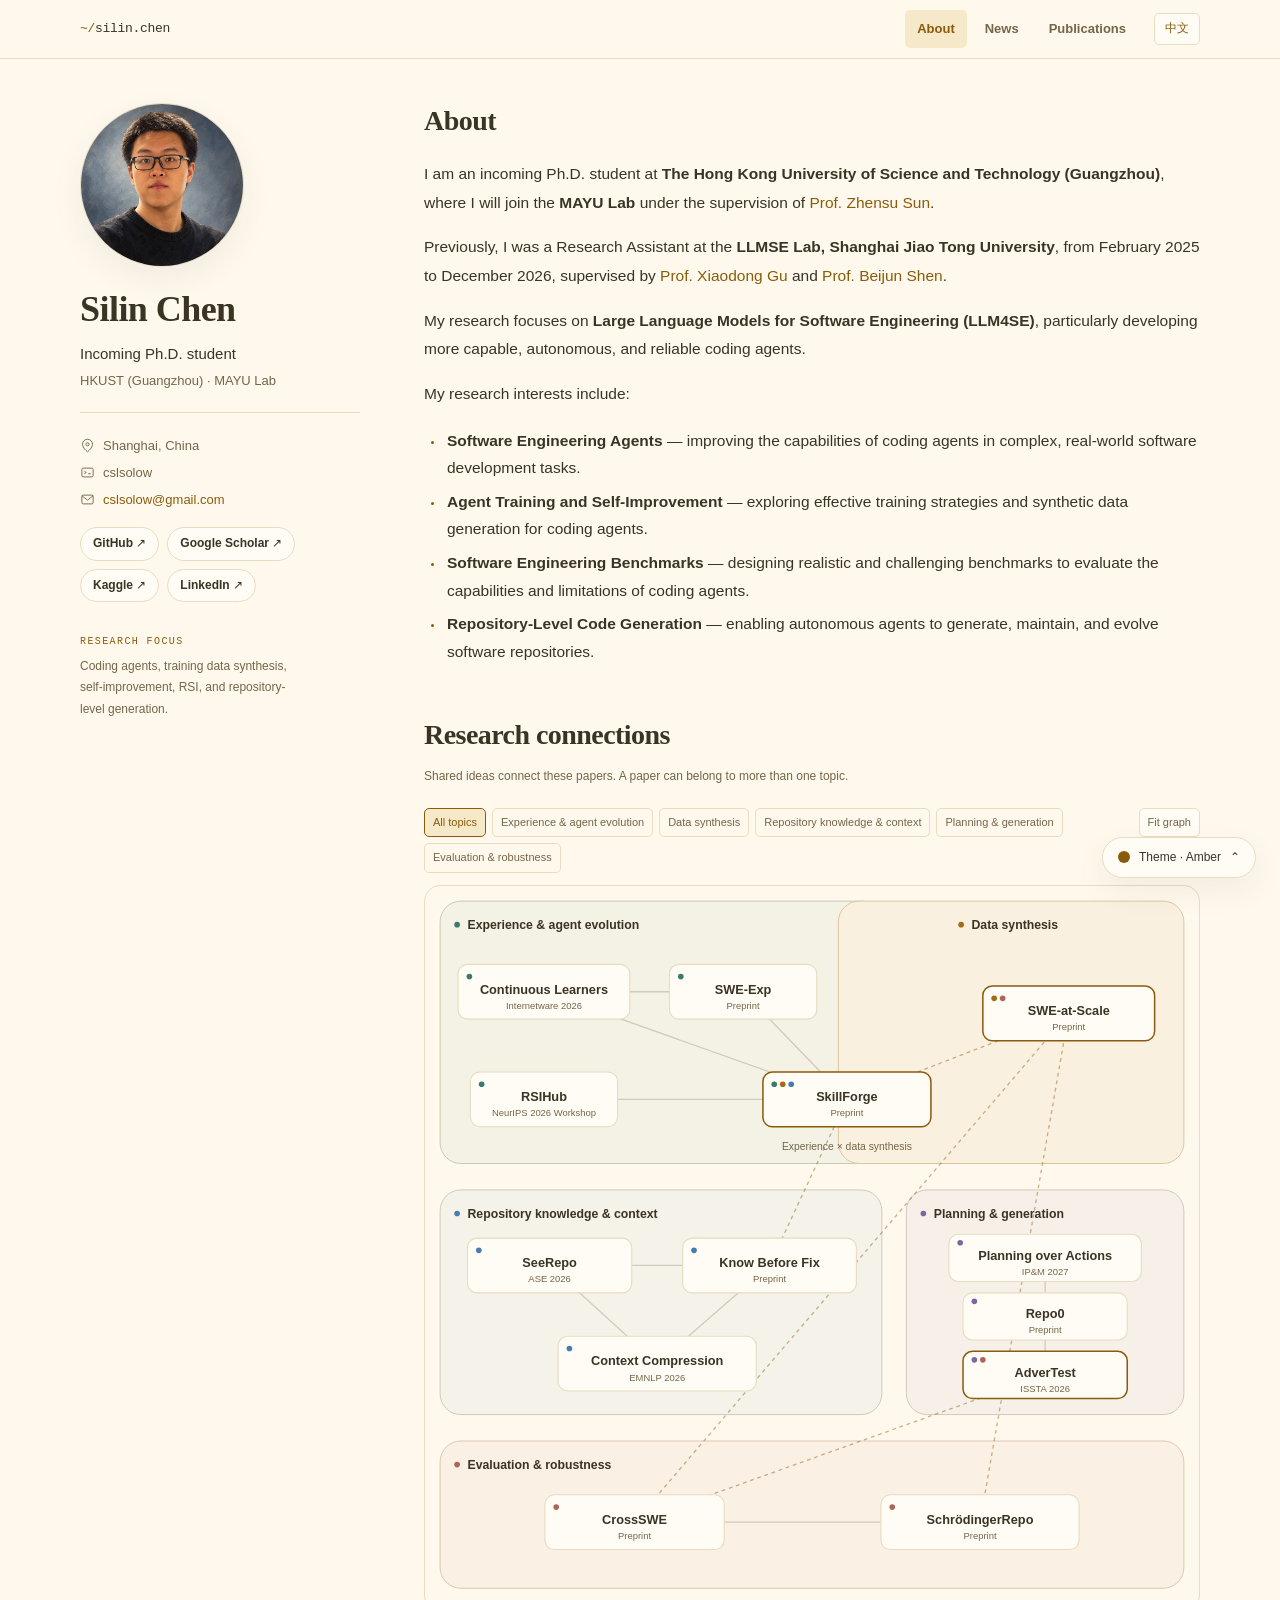
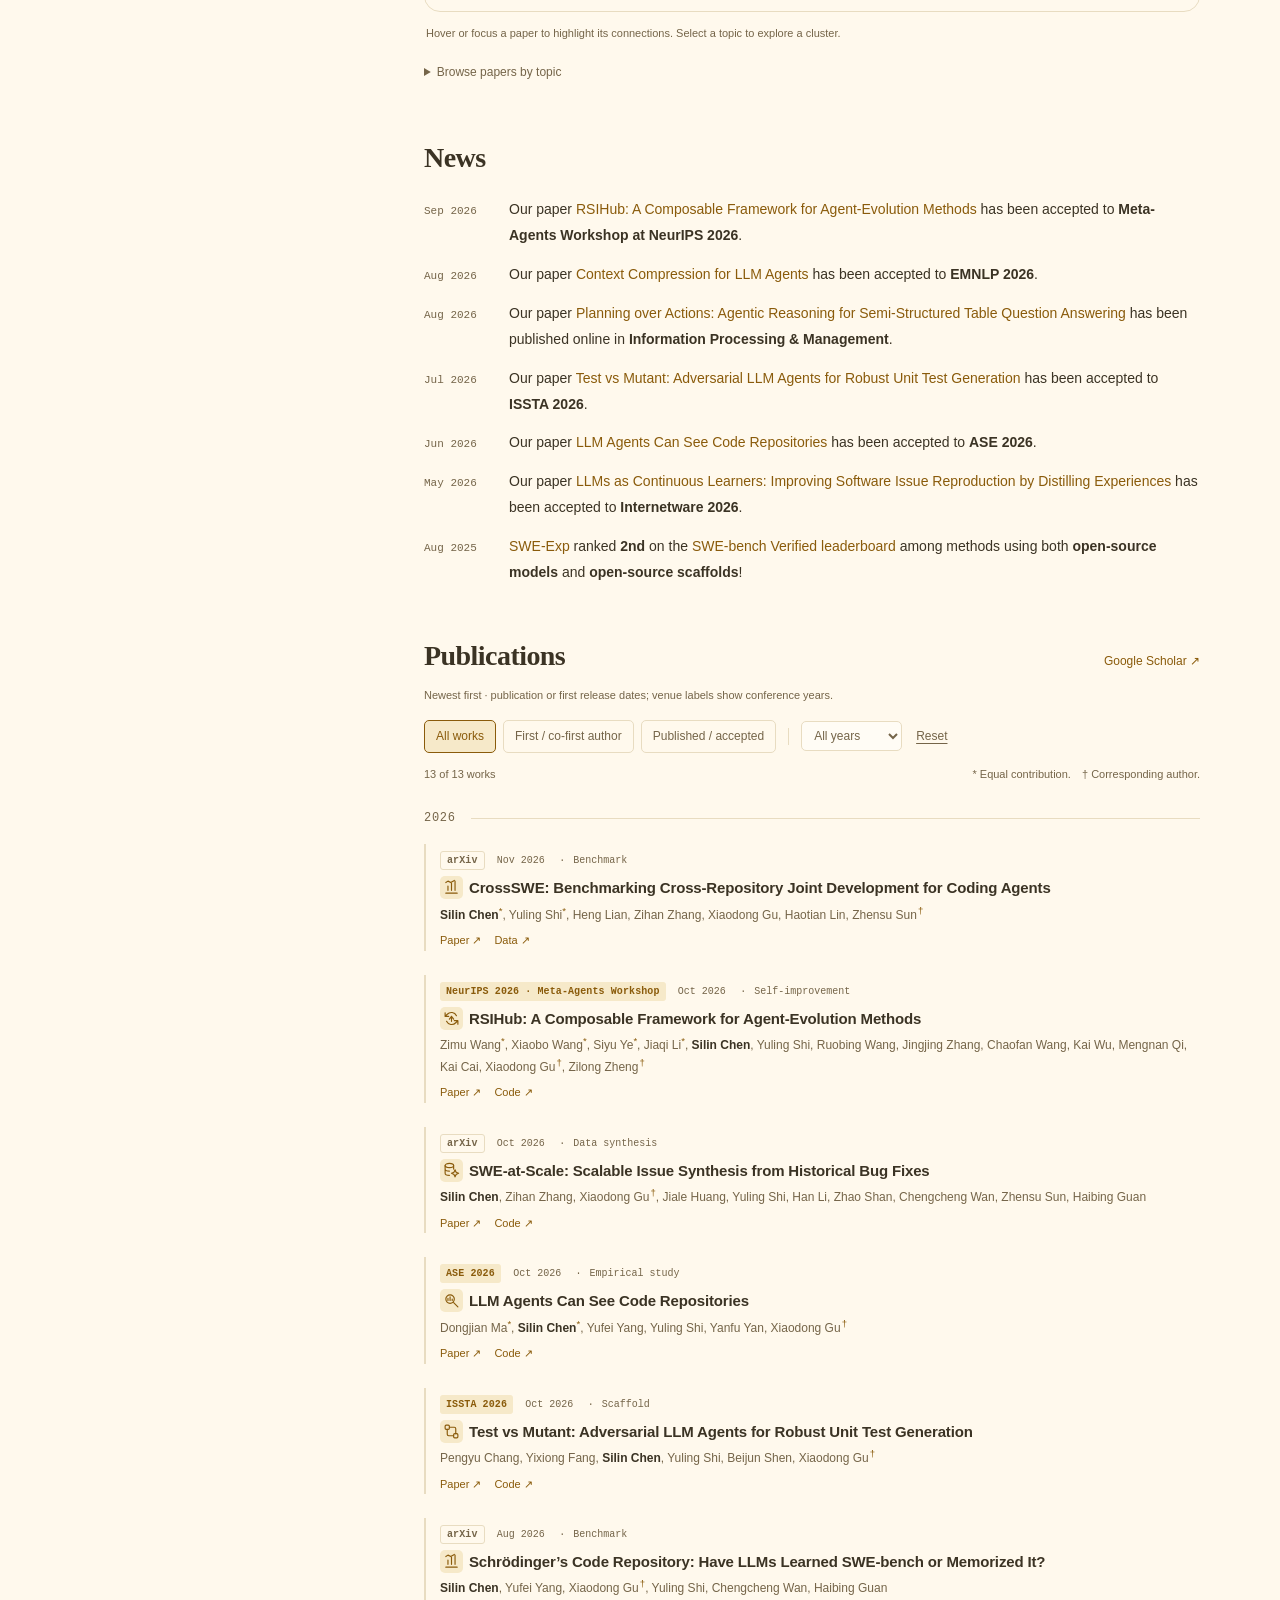
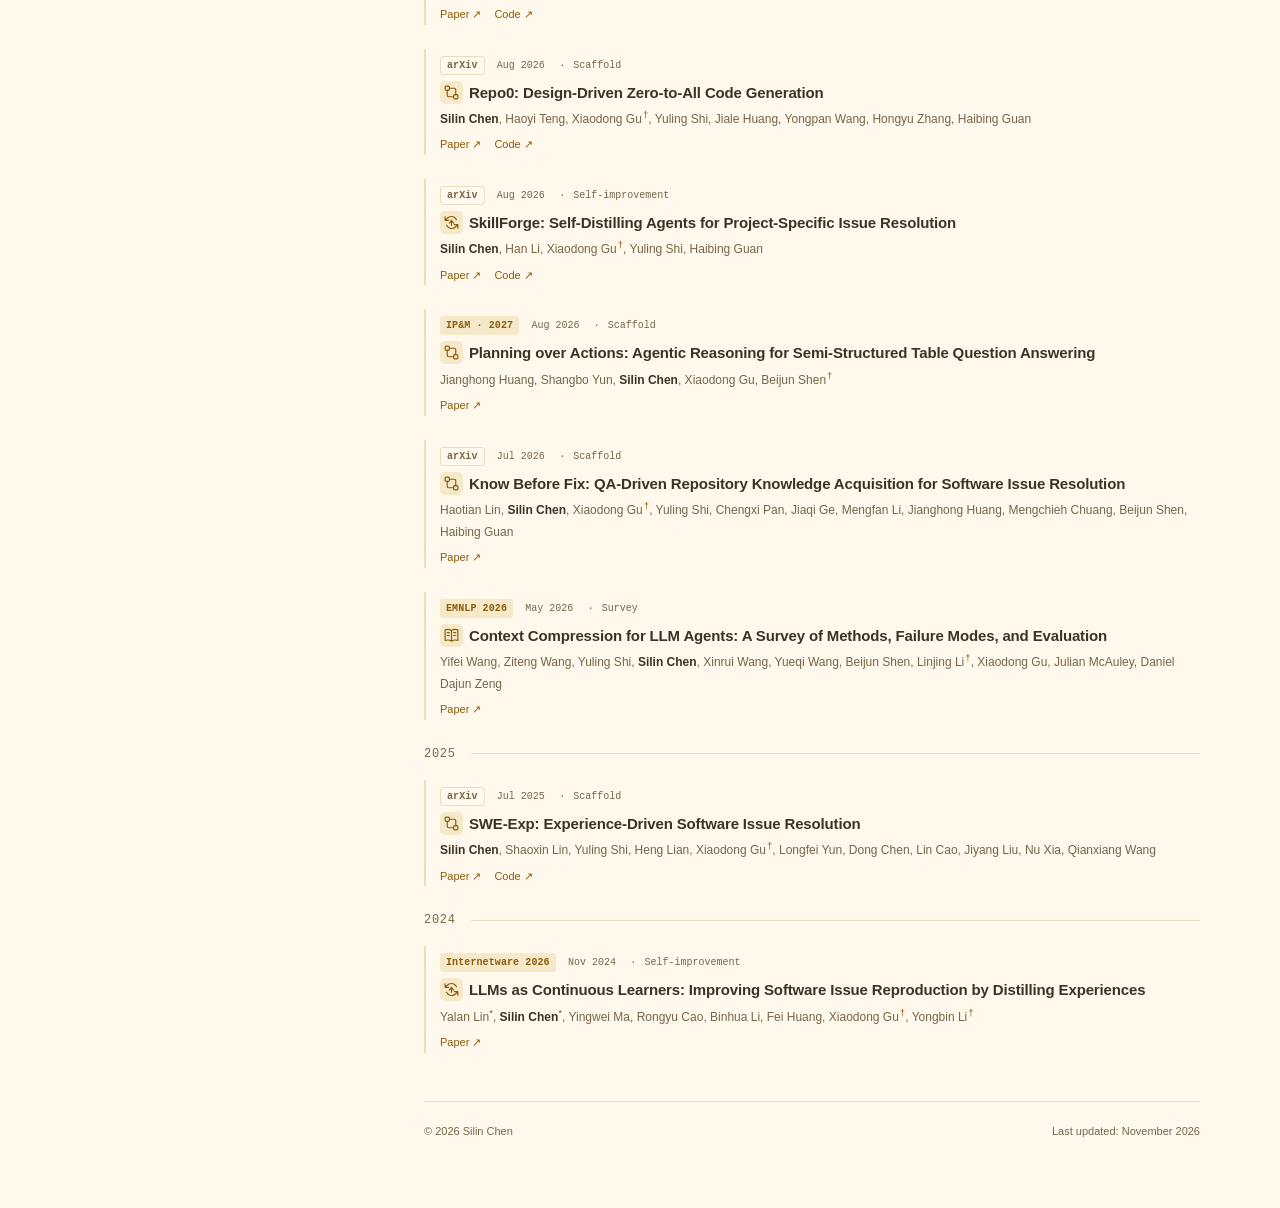
==== commit 7a1f5b7f: "Show all publications in an overlapping research topic network" ====
--- a/index.html
+++ b/index.html
@@ -5,11 +5,12 @@
   <meta name="viewport" content="width=device-width, initial-scale=1">
   <title>Silin Chen — AI for Software Engineering</title>
   <meta name="description" content="Silin Chen, incoming Ph.D. student at HKUST (Guangzhou), researching LLM4SE, coding agents, agent self-improvement, benchmarks, and repository-level code generation.">
-  <link rel="icon" href="assets/favicon.svg?v=fb1904749f3e" type="image/svg+xml">
-  <script src="theme-init.js?v=fb1904749f3e"></script>
-  <link rel="stylesheet" href="styles.css?v=fb1904749f3e">
-  <script src="app.js?v=fb1904749f3e" defer></script>
-  <script src="language.js?v=fb1904749f3e" defer></script>
+  <link rel="icon" href="assets/favicon.svg?v=550cffb9a262" type="image/svg+xml">
+  <script src="theme-init.js?v=550cffb9a262"></script>
+  <link rel="stylesheet" href="styles.css?v=550cffb9a262">
+  <script src="app.js?v=550cffb9a262" defer></script>
+  <script src="language.js?v=550cffb9a262" defer></script>
+  <script src="research-network.js?v=550cffb9a262" defer></script>
 </head>
 <body>
 <a class="skip-link" href="#main">Skip to content</a>
@@ -19,7 +20,7 @@
 </nav></header>
 <div class="site-layout">
   <aside class="profile" aria-label="Profile">
-    <img class="portrait" src="assets/avatar.png?v=fb1904749f3e" alt="Portrait of Silin Chen" width="164" height="164">
+    <img class="portrait" src="assets/avatar.png?v=550cffb9a262" alt="Portrait of Silin Chen" width="164" height="164">
     <h1>Silin Chen</h1>
     <p class="profile-role">Incoming Ph.D. student</p>
     <p class="profile-subtitle">HKUST (Guangzhou) · MAYU Lab</p>
@@ -54,78 +55,121 @@
     </section>
     <!-- research-map:start -->
     <section id="research-map" class="research-map" aria-labelledby="research-map-title">
-      <h2 id="research-map-title" data-tree-en="Research map" data-tree-zh="研究脉络">Research map</h2>
-      <p class="research-map-note" data-tree-en="Explore the questions behind my work. Hover or focus a topic icon for its label." data-tree-zh="从研究问题出发，串起我的工作。悬停或点按图标可查看方向，点击论文可阅读。">Explore the questions behind my work. Hover or focus a topic icon for its label.</p>
-      <ol class="research-tree">
-        <li class="tree-question-group" data-question="understand">
-          <h3 class="tree-question"><span class="tree-question-icon"><svg class="tree-root-svg" viewBox="0 0 24 24" fill="none" stroke="currentColor" stroke-width="1.65" stroke-linecap="round" stroke-linejoin="round" aria-hidden="true" focusable="false"><path d="M2 12s3.5-6 10-6 10 6 10 6-3.5 6-10 6S2 12 2 12Z"/><circle cx="12" cy="12" r="3"/><path d="M12 2v2m0 16v2M4 4l1.5 1.5M18.5 18.5 20 20"/></svg></span><span class="tree-question-heading"><span class="tree-question-number" aria-hidden="true">01</span><span class="tree-question-text" data-tree-en="How can agents understand and reason?" data-tree-zh="智能体如何理解与推理？">How can agents understand and reason?</span></span></h3>
-          <ul class="tree-branches">
-            <li class="tree-branch">
-              <h4 class="tree-branch-label" tabindex="0" aria-label="Repository understanding"><svg class="tree-topic-svg" viewBox="0 0 24 24" fill="none" stroke="currentColor" stroke-width="1.65" stroke-linecap="round" stroke-linejoin="round" aria-hidden="true" focusable="false"><path d="M3 6a2 2 0 0 1 2-2h5l2 3h7a2 2 0 0 1 2 2v3M3 6v12a2 2 0 0 0 2 2h6"/><circle cx="16" cy="15" r="4"/><path d="m19 18 3 3"/></svg><span class="tree-topic-tooltip" data-tree-en="Repository understanding" data-tree-zh="代码仓库理解">Repository understanding</span></h4>
-              <ul class="tree-papers">
-                <li><a class="tree-paper" lang="en" href="https://arxiv.org/abs/2606.14061" target="_blank" rel="noopener noreferrer" title="LLM Agents Can See Code Repositories"><span class="tree-paper-icon"><svg viewBox="0 0 24 24" width="20" height="20" fill="none" stroke="currentColor" stroke-width="1.65" stroke-linecap="round" stroke-linejoin="round" aria-hidden="true" focusable="false"><circle cx="10" cy="10" r="6"/><path d="m15 15 6 6M7 12V9m3 3V7m3 5v-2"/></svg></span><span class="tree-paper-name">SeeRepo</span><span class="tree-paper-venue">ASE ’26</span></a></li>
-                <li><a class="tree-paper" lang="en" href="https://arxiv.org/abs/2607.11111" target="_blank" rel="noopener noreferrer" title="Know Before Fix: QA-Driven Repository Knowledge Acquisition for Software Issue Resolution"><span class="tree-paper-icon"><svg viewBox="0 0 24 24" width="20" height="20" fill="none" stroke="currentColor" stroke-width="1.65" stroke-linecap="round" stroke-linejoin="round" aria-hidden="true" focusable="false"><rect x="3" y="3" width="6" height="6" rx="1.5"/><rect x="15" y="15" width="6" height="6" rx="1.5"/><path d="M9 6h7a2 2 0 0 1 2 2v7M6 9v7a2 2 0 0 0 2 2h7"/></svg></span><span class="tree-paper-name">Know Before Fix</span><span class="tree-paper-venue">Preprint</span></a></li>
-              </ul>
-            </li>
-            <li class="tree-branch">
-              <h4 class="tree-branch-label" tabindex="0" aria-label="Planning &amp; reasoning"><svg class="tree-topic-svg" viewBox="0 0 24 24" fill="none" stroke="currentColor" stroke-width="1.65" stroke-linecap="round" stroke-linejoin="round" aria-hidden="true" focusable="false"><circle cx="5" cy="5" r="2"/><circle cx="19" cy="19" r="2"/><path d="M5 7v7a3 3 0 0 0 3 3h3a3 3 0 0 0 0-6h-1a3 3 0 0 1 0-6h7m-3-3 3 3-3 3"/></svg><span class="tree-topic-tooltip" data-tree-en="Planning &amp; reasoning" data-tree-zh="规划与推理">Planning &amp; reasoning</span></h4>
-              <ul class="tree-papers">
-                <li><a class="tree-paper" lang="en" href="https://doi.org/10.1016/j.ipm.2026.105092" target="_blank" rel="noopener noreferrer" title="Planning over Actions: Agentic Reasoning for Semi-Structured Table Question Answering"><span class="tree-paper-icon"><svg viewBox="0 0 24 24" width="20" height="20" fill="none" stroke="currentColor" stroke-width="1.65" stroke-linecap="round" stroke-linejoin="round" aria-hidden="true" focusable="false"><rect x="3" y="3" width="6" height="6" rx="1.5"/><rect x="15" y="15" width="6" height="6" rx="1.5"/><path d="M9 6h7a2 2 0 0 1 2 2v7M6 9v7a2 2 0 0 0 2 2h7"/></svg></span><span class="tree-paper-name">Planning over Actions</span><span class="tree-paper-venue">IP&amp;M ’27</span></a></li>
-              </ul>
-            </li>
-            <li class="tree-branch">
-              <h4 class="tree-branch-label" tabindex="0" aria-label="Context management"><svg class="tree-topic-svg" viewBox="0 0 24 24" fill="none" stroke="currentColor" stroke-width="1.65" stroke-linecap="round" stroke-linejoin="round" aria-hidden="true" focusable="false"><path d="M3 3h7M3 7h5m-5 4h4M21 3h-7m7 4h-5m5 4h-4M7 14l5 5 5-5m-5-8v13M5 22h14"/></svg><span class="tree-topic-tooltip" data-tree-en="Context management" data-tree-zh="上下文管理">Context management</span></h4>
-              <ul class="tree-papers">
-                <li><a class="tree-paper" lang="en" href="https://aclanthology.org/2026.emnlp-main.2396/" target="_blank" rel="noopener noreferrer" title="Context Compression for LLM Agents: A Survey of Methods, Failure Modes, and Evaluation"><span class="tree-paper-icon"><svg viewBox="0 0 24 24" width="20" height="20" fill="none" stroke="currentColor" stroke-width="1.65" stroke-linecap="round" stroke-linejoin="round" aria-hidden="true" focusable="false"><path d="M12 5v15M3 4c3-1 6-1 9 1 3-2 6-2 9-1v15c-3-1-6-1-9 1-3-2-6-2-9-1Z"/><path d="M6 8h3m-3 4h3m6-4h3m-3 4h3"/></svg></span><span class="tree-paper-name">Context Compression</span><span class="tree-paper-venue">EMNLP ’26</span></a></li>
-              </ul>
-            </li>
-          </ul>
-        </li>
-        <li class="tree-question-group" data-question="evolve">
-          <h3 class="tree-question"><span class="tree-question-icon"><svg class="tree-root-svg" viewBox="0 0 24 24" fill="none" stroke="currentColor" stroke-width="1.65" stroke-linecap="round" stroke-linejoin="round" aria-hidden="true" focusable="false"><path d="M19 8a8 8 0 0 0-13-2L3 9m0-5v5h5m-3 7a8 8 0 0 0 13 2l3-3m0 5v-5h-5"/><path d="m12 7 1.4 3.6L17 12l-3.6 1.4L12 17l-1.4-3.6L7 12l3.6-1.4Z"/></svg></span><span class="tree-question-heading"><span class="tree-question-number" aria-hidden="true">02</span><span class="tree-question-text" data-tree-en="How can agents learn and evolve?" data-tree-zh="智能体如何学习与演进？">How can agents learn and evolve?</span></span></h3>
-          <ul class="tree-branches">
-            <li class="tree-branch">
-              <h4 class="tree-branch-label" tabindex="0" aria-label="Experience &amp; skills"><svg class="tree-topic-svg" viewBox="0 0 24 24" fill="none" stroke="currentColor" stroke-width="1.65" stroke-linecap="round" stroke-linejoin="round" aria-hidden="true" focusable="false"><path d="M12 5v16M3 4c3-1 6-1 9 1 3-2 6-2 9-1v15c-3-1-6-1-9 1-3-2-6-2-9-1Z"/><path d="m7 8 .8 2.2L10 11l-2.2.8L7 14l-.8-2.2L4 11l2.2-.8M15 9h3m-3 4h3"/></svg><span class="tree-topic-tooltip" data-tree-en="Experience &amp; skills" data-tree-zh="经验与技能">Experience &amp; skills</span></h4>
-              <ul class="tree-papers">
-                <li><a class="tree-paper" lang="en" href="https://arxiv.org/abs/2507.23361" target="_blank" rel="noopener noreferrer" title="SWE-Exp: Experience-Driven Software Issue Resolution"><span class="tree-paper-icon"><svg viewBox="0 0 24 24" width="20" height="20" fill="none" stroke="currentColor" stroke-width="1.65" stroke-linecap="round" stroke-linejoin="round" aria-hidden="true" focusable="false"><rect x="3" y="3" width="6" height="6" rx="1.5"/><rect x="15" y="15" width="6" height="6" rx="1.5"/><path d="M9 6h7a2 2 0 0 1 2 2v7M6 9v7a2 2 0 0 0 2 2h7"/></svg></span><span class="tree-paper-name">SWE-Exp</span><span class="tree-paper-venue">Preprint</span></a></li>
-                <li><a class="tree-paper" lang="en" href="https://conf.researchr.org/details/internetware-2026/internetware-2026-research-track/45/LLMs-as-Continuous-Learners-Improving-Software-Issue-Reproduction-by-Distilling-Expe" target="_blank" rel="noopener noreferrer" title="LLMs as Continuous Learners: Improving Software Issue Reproduction by Distilling Experiences"><span class="tree-paper-icon"><svg viewBox="0 0 24 24" width="20" height="20" fill="none" stroke="currentColor" stroke-width="1.65" stroke-linecap="round" stroke-linejoin="round" aria-hidden="true" focusable="false"><path d="M19 8a8 8 0 0 0-13-2L3 9m0-5v5h5m-3 7a8 8 0 0 0 13 2l3-3m0 5v-5h-5"/><path d="m9 13 3-4 3 4m-3-4v7"/></svg></span><span class="tree-paper-name">Continuous Learners</span><span class="tree-paper-venue">Internetware ’26</span></a></li>
-                <li><a class="tree-paper" lang="en" href="https://arxiv.org/abs/2608.18933" target="_blank" rel="noopener noreferrer" title="SkillForge: Self-Distilling Agents for Project-Specific Issue Resolution"><span class="tree-paper-icon"><svg viewBox="0 0 24 24" width="20" height="20" fill="none" stroke="currentColor" stroke-width="1.65" stroke-linecap="round" stroke-linejoin="round" aria-hidden="true" focusable="false"><path d="M19 8a8 8 0 0 0-13-2L3 9m0-5v5h5m-3 7a8 8 0 0 0 13 2l3-3m0 5v-5h-5"/><path d="m9 13 3-4 3 4m-3-4v7"/></svg></span><span class="tree-paper-name">SkillForge</span><span class="tree-paper-venue">Preprint</span></a></li>
-              </ul>
-            </li>
-            <li class="tree-branch">
-              <h4 class="tree-branch-label" tabindex="0" aria-label="Training data synthesis"><svg class="tree-topic-svg" viewBox="0 0 24 24" fill="none" stroke="currentColor" stroke-width="1.65" stroke-linecap="round" stroke-linejoin="round" aria-hidden="true" focusable="false"><ellipse cx="9" cy="5" rx="6" ry="3"/><path d="M3 5v11c0 1.7 2.7 3 6 3m6-14v4M3 10c0 1.7 2.7 3 6 3M3 15c0 1.7 2.7 3 6 3"/><path d="m17 10 1.5 4L22 15.5l-3.5 1.4L17 21l-1.5-4.1-3.5-1.4 3.5-1.5Z"/></svg><span class="tree-topic-tooltip" data-tree-en="Training data synthesis" data-tree-zh="训练数据合成">Training data synthesis</span></h4>
-              <ul class="tree-papers">
-                <li><a class="tree-paper" lang="en" href="https://arxiv.org/abs/2610.21359" target="_blank" rel="noopener noreferrer" title="SWE-at-Scale: Scalable Issue Synthesis from Historical Bug Fixes"><span class="tree-paper-icon"><svg viewBox="0 0 24 24" width="20" height="20" fill="none" stroke="currentColor" stroke-width="1.65" stroke-linecap="round" stroke-linejoin="round" aria-hidden="true" focusable="false"><ellipse cx="9" cy="5" rx="6" ry="3"/><path d="M3 5v11c0 1.7 2.7 3 6 3m6-14v5M3 10c0 1.7 2.7 3 6 3"/><path d="m17 11 1.5 3.5L22 16l-3.5 1.5L17 21l-1.5-3.5L12 16l3.5-1.5Z"/></svg></span><span class="tree-paper-name">SWE-at-Scale</span><span class="tree-paper-venue">Preprint</span></a></li>
-              </ul>
-            </li>
-            <li class="tree-branch">
-              <h4 class="tree-branch-label" tabindex="0" aria-label="Recursive self-improvement"><svg class="tree-topic-svg" viewBox="0 0 24 24" fill="none" stroke="currentColor" stroke-width="1.65" stroke-linecap="round" stroke-linejoin="round" aria-hidden="true" focusable="false"><path d="M20 10a8 8 0 1 0-2 8M20 4v6h-6"/><path d="m8 12 4-4 4 4m-4-4v9"/><circle cx="20" cy="18" r="2"/></svg><span class="tree-topic-tooltip" data-tree-en="Recursive self-improvement" data-tree-zh="递归自我改进">Recursive self-improvement</span></h4>
-              <ul class="tree-papers">
-                <li><a class="tree-paper" lang="en" href="https://arxiv.org/abs/2610.32253" target="_blank" rel="noopener noreferrer" title="RSIHub: A Composable Framework for Agent-Evolution Methods"><span class="tree-paper-icon"><svg viewBox="0 0 24 24" width="20" height="20" fill="none" stroke="currentColor" stroke-width="1.65" stroke-linecap="round" stroke-linejoin="round" aria-hidden="true" focusable="false"><path d="M19 8a8 8 0 0 0-13-2L3 9m0-5v5h5m-3 7a8 8 0 0 0 13 2l3-3m0 5v-5h-5"/><path d="m9 13 3-4 3 4m-3-4v7"/></svg></span><span class="tree-paper-name">RSIHub</span><span class="tree-paper-venue">NeurIPS ’26 Workshop</span></a></li>
-              </ul>
-            </li>
-          </ul>
-        </li>
-        <li class="tree-question-group" data-question="reliability">
-          <h3 class="tree-question"><span class="tree-question-icon"><svg class="tree-root-svg" viewBox="0 0 24 24" fill="none" stroke="currentColor" stroke-width="1.65" stroke-linecap="round" stroke-linejoin="round" aria-hidden="true" focusable="false"><path d="m12 3 8 3v6c0 4.5-4.5 7.5-8 9-3.5-1.5-8-4.5-8-9V6Z"/><path d="m8 12 3 3 5-6"/></svg></span><span class="tree-question-heading"><span class="tree-question-number" aria-hidden="true">03</span><span class="tree-question-text" data-tree-en="How can agents develop software reliably?" data-tree-zh="智能体如何可靠地开发软件？">How can agents develop software reliably?</span></span></h3>
-          <ul class="tree-branches">
-            <li class="tree-branch">
-              <h4 class="tree-branch-label" tabindex="0" aria-label="Generation &amp; testing"><svg class="tree-topic-svg" viewBox="0 0 24 24" fill="none" stroke="currentColor" stroke-width="1.65" stroke-linecap="round" stroke-linejoin="round" aria-hidden="true" focusable="false"><path d="m8 5-6 6 6 6m8-12 6 6-3 3m-6-12-3 18"/><path d="m15 19 2 2 5-5"/></svg><span class="tree-topic-tooltip" data-tree-en="Generation &amp; testing" data-tree-zh="代码生成与测试">Generation &amp; testing</span></h4>
-              <ul class="tree-papers">
-                <li><a class="tree-paper" lang="en" href="https://arxiv.org/abs/2608.19854" target="_blank" rel="noopener noreferrer" title="Repo0: Design-Driven Zero-to-All Code Generation"><span class="tree-paper-icon"><svg viewBox="0 0 24 24" width="20" height="20" fill="none" stroke="currentColor" stroke-width="1.65" stroke-linecap="round" stroke-linejoin="round" aria-hidden="true" focusable="false"><rect x="3" y="3" width="6" height="6" rx="1.5"/><rect x="15" y="15" width="6" height="6" rx="1.5"/><path d="M9 6h7a2 2 0 0 1 2 2v7M6 9v7a2 2 0 0 0 2 2h7"/></svg></span><span class="tree-paper-name">Repo0</span><span class="tree-paper-venue">Preprint</span></a></li>
-                <li><a class="tree-paper" lang="en" href="https://arxiv.org/abs/2602.08146" target="_blank" rel="noopener noreferrer" title="Test vs Mutant: Adversarial LLM Agents for Robust Unit Test Generation"><span class="tree-paper-icon"><svg viewBox="0 0 24 24" width="20" height="20" fill="none" stroke="currentColor" stroke-width="1.65" stroke-linecap="round" stroke-linejoin="round" aria-hidden="true" focusable="false"><rect x="3" y="3" width="6" height="6" rx="1.5"/><rect x="15" y="15" width="6" height="6" rx="1.5"/><path d="M9 6h7a2 2 0 0 1 2 2v7M6 9v7a2 2 0 0 0 2 2h7"/></svg></span><span class="tree-paper-name">AdverTest</span><span class="tree-paper-venue">ISSTA ’26</span></a></li>
-              </ul>
-            </li>
-            <li class="tree-branch">
-              <h4 class="tree-branch-label" tabindex="0" aria-label="Benchmarks &amp; generalization"><svg class="tree-topic-svg" viewBox="0 0 24 24" fill="none" stroke="currentColor" stroke-width="1.65" stroke-linecap="round" stroke-linejoin="round" aria-hidden="true" focusable="false"><path d="M3 18a9 9 0 1 1 18 0M6 18h12M12 18l4-7M5 11l2 1m3-7 .5 2M18 7l-1.5 1.5"/><circle cx="12" cy="18" r="1.5"/></svg><span class="tree-topic-tooltip" data-tree-en="Benchmarks &amp; generalization" data-tree-zh="评测基准与泛化">Benchmarks &amp; generalization</span></h4>
-              <ul class="tree-papers">
-                <li><a class="tree-paper" lang="en" href="https://arxiv.org/abs/2611.01484" target="_blank" rel="noopener noreferrer" title="CrossSWE: Benchmarking Cross-Repository Joint Development for Coding Agents"><span class="tree-paper-icon"><svg viewBox="0 0 24 24" width="20" height="20" fill="none" stroke="currentColor" stroke-width="1.65" stroke-linecap="round" stroke-linejoin="round" aria-hidden="true" focusable="false"><path d="M4 20h16M7 16V10m5 6V6m5 10V3"/><path d="m4 5 3-2 4 2 5-3"/></svg></span><span class="tree-paper-name">CrossSWE</span><span class="tree-paper-venue">Preprint</span></a></li>
-                <li><a class="tree-paper" lang="en" href="https://arxiv.org/abs/2609.27891" target="_blank" rel="noopener noreferrer" title="Schrödinger’s Code Repository: Have LLMs Learned SWE-bench or Memorized It?"><span class="tree-paper-icon"><svg viewBox="0 0 24 24" width="20" height="20" fill="none" stroke="currentColor" stroke-width="1.65" stroke-linecap="round" stroke-linejoin="round" aria-hidden="true" focusable="false"><path d="M4 20h16M7 16V10m5 6V6m5 10V3"/><path d="m4 5 3-2 4 2 5-3"/></svg></span><span class="tree-paper-name">SchrödingerRepo</span><span class="tree-paper-venue">Preprint</span></a></li>
-              </ul>
-            </li>
-          </ul>
-        </li>
-      </ol>
+      <h2 class="" data-tree-en="Research connections" data-tree-zh="研究关联" id="research-map-title">Research connections</h2>
+      <p class="research-map-note" data-tree-en="Shared ideas connect these papers. A paper can belong to more than one topic." data-tree-zh="用共享的研究主题连接论文；一篇论文可以同时属于多个簇。">Shared ideas connect these papers. A paper can belong to more than one topic.</p>
+      <div class="network-toolbar"><div class="network-filters" role="group" aria-label="Research topics">
+        <button class="network-filter" data-tree-en="All topics" data-tree-zh="全部主题" type="button" data-topic-filter="all" aria-pressed="true" hidden>All topics</button>
+        <button class="network-filter" data-tree-en="Experience &amp; agent evolution" data-tree-zh="经验学习与智能体演进" type="button" data-topic-filter="experience" aria-pressed="false" hidden>Experience &amp; agent evolution</button>
+        <button class="network-filter" data-tree-en="Data synthesis" data-tree-zh="数据合成" type="button" data-topic-filter="synthesis" aria-pressed="false" hidden>Data synthesis</button>
+        <button class="network-filter" data-tree-en="Repository knowledge &amp; context" data-tree-zh="仓库知识与上下文" type="button" data-topic-filter="understanding" aria-pressed="false" hidden>Repository knowledge &amp; context</button>
+        <button class="network-filter" data-tree-en="Planning &amp; generation" data-tree-zh="规划与代码生成" type="button" data-topic-filter="development" aria-pressed="false" hidden>Planning &amp; generation</button>
+        <button class="network-filter" data-tree-en="Evaluation &amp; robustness" data-tree-zh="评测与鲁棒性" type="button" data-topic-filter="evaluation" aria-pressed="false" hidden>Evaluation &amp; robustness</button>
+      </div><button class="network-fit" type="button" data-tree-en="Fit graph" data-tree-zh="缩放全图" hidden>Fit graph</button></div>
+      <div class="network-viewport" tabindex="0" aria-label="Research network. Scroll horizontally to explore on smaller screens.">
+      <svg class="research-network" viewBox="0 0 820 768" role="group" aria-labelledby="network-title network-description">
+        <title id="network-title">Research topics and paper connections</title>
+        <desc id="network-description">13 papers in five overlapping topics. SkillForge links experience, data synthesis and repository knowledge. Lines indicate shared themes, not citation relationships.</desc>
+        <g class="network-clusters">
+          <g class="network-cluster" data-topic="experience"><rect x="16" y="16" width="468" height="278" rx="22"/><circle cx="34" cy="41" r="3"/><text x="45" y="46" data-tree-en="Experience &amp; agent evolution" data-tree-zh="经验学习与智能体演进">Experience &amp; agent evolution</text></g>
+          <g class="network-cluster" data-topic="synthesis"><rect x="438" y="16" width="366" height="278" rx="22"/><circle cx="568" cy="41" r="3"/><text x="579" y="46" data-tree-en="Data synthesis" data-tree-zh="数据合成">Data synthesis</text></g>
+          <g class="network-cluster" data-topic="understanding"><rect x="16" y="322" width="468" height="238" rx="22"/><circle cx="34" cy="347" r="3"/><text x="45" y="352" data-tree-en="Repository knowledge &amp; context" data-tree-zh="仓库知识与上下文">Repository knowledge &amp; context</text></g>
+          <g class="network-cluster" data-topic="development"><rect x="510" y="322" width="294" height="238" rx="22"/><circle cx="528" cy="347" r="3"/><text x="539" y="352" data-tree-en="Planning &amp; generation" data-tree-zh="规划与代码生成">Planning &amp; generation</text></g>
+          <g class="network-cluster" data-topic="evaluation"><rect x="16" y="588" width="788" height="156" rx="22"/><circle cx="34" cy="613" r="3"/><text x="45" y="618" data-tree-en="Evaluation &amp; robustness" data-tree-zh="评测与鲁棒性">Evaluation &amp; robustness</text></g>
+        </g><g class="network-edges" aria-hidden="true">
+          <line class="network-edge" data-source="continuous" data-target="swe-exp" x1="126" y1="112" x2="337" y2="112"/>
+          <line class="network-edge" data-source="continuous" data-target="skillforge" x1="126" y1="112" x2="447" y2="226"/>
+          <line class="network-edge" data-source="swe-exp" data-target="skillforge" x1="337" y1="112" x2="447" y2="226"/>
+          <line class="network-edge" data-source="rsihub" data-target="skillforge" x1="126" y1="226" x2="447" y2="226"/>
+          <line class="network-edge" data-source="skillforge" data-target="swe-scale" x1="447" y1="226" x2="682" y2="135"/>
+          <line class="network-edge" data-source="skillforge" data-target="know" x1="447" y1="226" x2="365" y2="402"/>
+          <line class="network-edge" data-source="swe-scale" data-target="crossswe" x1="682" y1="135" x2="222" y2="674"/>
+          <line class="network-edge" data-source="swe-scale" data-target="schrodinger" x1="682" y1="135" x2="588" y2="674"/>
+          <line class="network-edge" data-source="seerepo" data-target="know" x1="132" y1="402" x2="365" y2="402"/>
+          <line class="network-edge" data-source="seerepo" data-target="survey" x1="132" y1="402" x2="246" y2="506"/>
+          <line class="network-edge" data-source="survey" data-target="know" x1="246" y1="506" x2="365" y2="402"/>
+          <line class="network-edge" data-source="planning" data-target="repo0" x1="657" y1="394" x2="657" y2="456"/>
+          <line class="network-edge" data-source="advertest" data-target="repo0" x1="657" y1="518" x2="657" y2="456"/>
+          <line class="network-edge" data-source="advertest" data-target="crossswe" x1="657" y1="518" x2="222" y2="674"/>
+          <line class="network-edge" data-source="crossswe" data-target="schrodinger" x1="222" y1="674" x2="588" y2="674"/>
+        </g><g class="network-nodes">
+          <a class="network-node" data-node-id="continuous" data-topics="experience" href="https://conf.researchr.org/details/internetware-2026/internetware-2026-research-track/45/LLMs-as-Continuous-Learners-Improving-Software-Issue-Reproduction-by-Distilling-Expe" target="_blank" rel="noopener noreferrer" lang="en" aria-label="LLMs as Continuous Learners: Improving Software Issue Reproduction by Distilling Experiences"><title>LLMs as Continuous Learners: Improving Software Issue Reproduction by Distilling Experiences</title><rect x="35" y="83" width="182" height="58" rx="10"/>
+            <circle class="network-membership" data-topic="experience" cx="47" cy="96" r="3"/>
+            <text class="network-node-name" x="126" y="114" text-anchor="middle">Continuous Learners</text><text class="network-node-venue" x="126" y="130" text-anchor="middle">Internetware 2026</text></a>
+          <a class="network-node" data-node-id="swe-exp" data-topics="experience" href="https://arxiv.org/abs/2507.23361" target="_blank" rel="noopener noreferrer" lang="en" aria-label="SWE-Exp: Experience-Driven Software Issue Resolution"><title>SWE-Exp: Experience-Driven Software Issue Resolution</title><rect x="259" y="83" width="156" height="58" rx="10"/>
+            <circle class="network-membership" data-topic="experience" cx="271" cy="96" r="3"/>
+            <text class="network-node-name" x="337" y="114" text-anchor="middle">SWE-Exp</text><text class="network-node-venue" x="337" y="130" text-anchor="middle">Preprint</text></a>
+          <a class="network-node" data-node-id="rsihub" data-topics="experience" href="https://arxiv.org/abs/2610.32253" target="_blank" rel="noopener noreferrer" lang="en" aria-label="RSIHub: A Composable Framework for Agent-Evolution Methods"><title>RSIHub: A Composable Framework for Agent-Evolution Methods</title><rect x="48" y="197" width="156" height="58" rx="10"/>
+            <circle class="network-membership" data-topic="experience" cx="60" cy="210" r="3"/>
+            <text class="network-node-name" x="126" y="228" text-anchor="middle">RSIHub</text><text class="network-node-venue" x="126" y="244" text-anchor="middle">NeurIPS 2026 Workshop</text></a>
+          <a class="network-node network-node-shared" data-node-id="skillforge" data-topics="experience synthesis understanding" href="https://arxiv.org/abs/2608.18933" target="_blank" rel="noopener noreferrer" lang="en" aria-label="SkillForge: Self-Distilling Agents for Project-Specific Issue Resolution"><title>SkillForge: Self-Distilling Agents for Project-Specific Issue Resolution</title><rect x="358" y="197" width="178" height="58" rx="10"/>
+            <circle class="network-membership" data-topic="experience" cx="370" cy="210" r="3"/>
+            <circle class="network-membership" data-topic="synthesis" cx="379" cy="210" r="3"/>
+            <circle class="network-membership" data-topic="understanding" cx="388" cy="210" r="3"/>
+            <text class="network-node-name" x="447" y="228" text-anchor="middle">SkillForge</text><text class="network-node-venue" x="447" y="244" text-anchor="middle">Preprint</text></a>
+          <a class="network-node network-node-shared" data-node-id="swe-scale" data-topics="synthesis evaluation" href="https://arxiv.org/abs/2610.21359" target="_blank" rel="noopener noreferrer" lang="en" aria-label="SWE-at-Scale: Scalable Issue Synthesis from Historical Bug Fixes"><title>SWE-at-Scale: Scalable Issue Synthesis from Historical Bug Fixes</title><rect x="591" y="106" width="182" height="58" rx="10"/>
+            <circle class="network-membership" data-topic="synthesis" cx="603" cy="119" r="3"/>
+            <circle class="network-membership" data-topic="evaluation" cx="612" cy="119" r="3"/>
+            <text class="network-node-name" x="682" y="137" text-anchor="middle">SWE-at-Scale</text><text class="network-node-venue" x="682" y="153" text-anchor="middle">Preprint</text></a>
+          <a class="network-node" data-node-id="seerepo" data-topics="understanding" href="https://arxiv.org/abs/2606.14061" target="_blank" rel="noopener noreferrer" lang="en" aria-label="LLM Agents Can See Code Repositories"><title>LLM Agents Can See Code Repositories</title><rect x="45" y="373" width="174" height="58" rx="10"/>
+            <circle class="network-membership" data-topic="understanding" cx="57" cy="386" r="3"/>
+            <text class="network-node-name" x="132" y="404" text-anchor="middle">SeeRepo</text><text class="network-node-venue" x="132" y="420" text-anchor="middle">ASE 2026</text></a>
+          <a class="network-node" data-node-id="know" data-topics="understanding" href="https://arxiv.org/abs/2607.11111" target="_blank" rel="noopener noreferrer" lang="en" aria-label="Know Before Fix: QA-Driven Repository Knowledge Acquisition for Software Issue Resolution"><title>Know Before Fix: QA-Driven Repository Knowledge Acquisition for Software Issue Resolution</title><rect x="273" y="373" width="184" height="58" rx="10"/>
+            <circle class="network-membership" data-topic="understanding" cx="285" cy="386" r="3"/>
+            <text class="network-node-name" x="365" y="404" text-anchor="middle">Know Before Fix</text><text class="network-node-venue" x="365" y="420" text-anchor="middle">Preprint</text></a>
+          <a class="network-node" data-node-id="survey" data-topics="understanding" href="https://aclanthology.org/2026.emnlp-main.2396/" target="_blank" rel="noopener noreferrer" lang="en" aria-label="Context Compression for LLM Agents: A Survey of Methods, Failure Modes, and Evaluation"><title>Context Compression for LLM Agents: A Survey of Methods, Failure Modes, and Evaluation</title><rect x="141" y="477" width="210" height="58" rx="10"/>
+            <circle class="network-membership" data-topic="understanding" cx="153" cy="490" r="3"/>
+            <text class="network-node-name" x="246" y="508" text-anchor="middle">Context Compression</text><text class="network-node-venue" x="246" y="524" text-anchor="middle">EMNLP 2026</text></a>
+          <a class="network-node" data-node-id="planning" data-topics="development" href="https://doi.org/10.1016/j.ipm.2026.105092" target="_blank" rel="noopener noreferrer" lang="en" aria-label="Planning over Actions: Agentic Reasoning for Semi-Structured Table Question Answering"><title>Planning over Actions: Agentic Reasoning for Semi-Structured Table Question Answering</title><rect x="555" y="369" width="204" height="50" rx="10"/>
+            <circle class="network-membership" data-topic="development" cx="567" cy="378" r="3"/>
+            <text class="network-node-name" x="657" y="396" text-anchor="middle">Planning over Actions</text><text class="network-node-venue" x="657" y="412" text-anchor="middle">IP&amp;M 2027</text></a>
+          <a class="network-node" data-node-id="repo0" data-topics="development" href="https://arxiv.org/abs/2608.19854" target="_blank" rel="noopener noreferrer" lang="en" aria-label="Repo0: Design-Driven Zero-to-All Code Generation"><title>Repo0: Design-Driven Zero-to-All Code Generation</title><rect x="570" y="431" width="174" height="50" rx="10"/>
+            <circle class="network-membership" data-topic="development" cx="582" cy="440" r="3"/>
+            <text class="network-node-name" x="657" y="458" text-anchor="middle">Repo0</text><text class="network-node-venue" x="657" y="474" text-anchor="middle">Preprint</text></a>
+          <a class="network-node network-node-shared" data-node-id="advertest" data-topics="development evaluation" href="https://arxiv.org/abs/2602.08146" target="_blank" rel="noopener noreferrer" lang="en" aria-label="Test vs Mutant: Adversarial LLM Agents for Robust Unit Test Generation"><title>Test vs Mutant: Adversarial LLM Agents for Robust Unit Test Generation</title><rect x="570" y="493" width="174" height="50" rx="10"/>
+            <circle class="network-membership" data-topic="development" cx="582" cy="502" r="3"/>
+            <circle class="network-membership" data-topic="evaluation" cx="591" cy="502" r="3"/>
+            <text class="network-node-name" x="657" y="520" text-anchor="middle">AdverTest</text><text class="network-node-venue" x="657" y="536" text-anchor="middle">ISSTA 2026</text></a>
+          <a class="network-node" data-node-id="crossswe" data-topics="evaluation" href="https://arxiv.org/abs/2611.01484" target="_blank" rel="noopener noreferrer" lang="en" aria-label="CrossSWE: Benchmarking Cross-Repository Joint Development for Coding Agents"><title>CrossSWE: Benchmarking Cross-Repository Joint Development for Coding Agents</title><rect x="127" y="645" width="190" height="58" rx="10"/>
+            <circle class="network-membership" data-topic="evaluation" cx="139" cy="658" r="3"/>
+            <text class="network-node-name" x="222" y="676" text-anchor="middle">CrossSWE</text><text class="network-node-venue" x="222" y="692" text-anchor="middle">Preprint</text></a>
+          <a class="network-node" data-node-id="schrodinger" data-topics="evaluation" href="https://arxiv.org/abs/2609.27891" target="_blank" rel="noopener noreferrer" lang="en" aria-label="Schrödinger’s Code Repository: Have LLMs Learned SWE-bench or Memorized It?"><title>Schrödinger’s Code Repository: Have LLMs Learned SWE-bench or Memorized It?</title><rect x="483" y="645" width="210" height="58" rx="10"/>
+            <circle class="network-membership" data-topic="evaluation" cx="495" cy="658" r="3"/>
+            <text class="network-node-name" x="588" y="676" text-anchor="middle">SchrödingerRepo</text><text class="network-node-venue" x="588" y="692" text-anchor="middle">Preprint</text></a>
+        </g>
+        <text class="network-bridge-note" data-tree-en="Experience × data synthesis" data-tree-zh="经验学习 × 数据合成" x="447" y="280" text-anchor="middle">Experience × data synthesis</text>
+      </svg></div>
+      <div class="network-caption"><p class="network-selection" role="status" aria-live="polite" data-tree-en="Hover or focus a paper to highlight its connections. Select a topic to explore a cluster." data-tree-zh="悬停或聚焦论文以高亮关联，点击主题可查看对应簇。">Hover or focus a paper to highlight its connections. Select a topic to explore a cluster.</p>
+        <span class="network-scroll-hint" data-tree-en="Swipe to explore · lines = shared themes" data-tree-zh="左右滑动查看 · 连线表示相关研究主题">Swipe to explore · lines = shared themes</span>
+      </div>
+      <details class="network-topic-index"><summary data-tree-en="Browse papers by topic" data-tree-zh="按主题浏览论文">Browse papers by topic</summary><div class="network-topic-list">
+        <div><h3 class="" data-tree-en="Experience &amp; agent evolution" data-tree-zh="经验学习与智能体演进">Experience &amp; agent evolution</h3><ul>
+          <li><a href="https://conf.researchr.org/details/internetware-2026/internetware-2026-research-track/45/LLMs-as-Continuous-Learners-Improving-Software-Issue-Reproduction-by-Distilling-Expe" target="_blank" rel="noopener noreferrer" lang="en">Continuous Learners</a></li>
+          <li><a href="https://arxiv.org/abs/2507.23361" target="_blank" rel="noopener noreferrer" lang="en">SWE-Exp</a></li>
+          <li><a href="https://arxiv.org/abs/2610.32253" target="_blank" rel="noopener noreferrer" lang="en">RSIHub</a></li>
+          <li><a href="https://arxiv.org/abs/2608.18933" target="_blank" rel="noopener noreferrer" lang="en">SkillForge</a></li>
+        </ul></div>
+        <div><h3 class="" data-tree-en="Data synthesis" data-tree-zh="数据合成">Data synthesis</h3><ul>
+          <li><a href="https://arxiv.org/abs/2608.18933" target="_blank" rel="noopener noreferrer" lang="en">SkillForge</a></li>
+          <li><a href="https://arxiv.org/abs/2610.21359" target="_blank" rel="noopener noreferrer" lang="en">SWE-at-Scale</a></li>
+        </ul></div>
+        <div><h3 class="" data-tree-en="Repository knowledge &amp; context" data-tree-zh="仓库知识与上下文">Repository knowledge &amp; context</h3><ul>
+          <li><a href="https://arxiv.org/abs/2608.18933" target="_blank" rel="noopener noreferrer" lang="en">SkillForge</a></li>
+          <li><a href="https://arxiv.org/abs/2606.14061" target="_blank" rel="noopener noreferrer" lang="en">SeeRepo</a></li>
+          <li><a href="https://arxiv.org/abs/2607.11111" target="_blank" rel="noopener noreferrer" lang="en">Know Before Fix</a></li>
+          <li><a href="https://aclanthology.org/2026.emnlp-main.2396/" target="_blank" rel="noopener noreferrer" lang="en">Context Compression</a></li>
+        </ul></div>
+        <div><h3 class="" data-tree-en="Planning &amp; generation" data-tree-zh="规划与代码生成">Planning &amp; generation</h3><ul>
+          <li><a href="https://doi.org/10.1016/j.ipm.2026.105092" target="_blank" rel="noopener noreferrer" lang="en">Planning over Actions</a></li>
+          <li><a href="https://arxiv.org/abs/2608.19854" target="_blank" rel="noopener noreferrer" lang="en">Repo0</a></li>
+          <li><a href="https://arxiv.org/abs/2602.08146" target="_blank" rel="noopener noreferrer" lang="en">AdverTest</a></li>
+        </ul></div>
+        <div><h3 class="" data-tree-en="Evaluation &amp; robustness" data-tree-zh="评测与鲁棒性">Evaluation &amp; robustness</h3><ul>
+          <li><a href="https://arxiv.org/abs/2610.21359" target="_blank" rel="noopener noreferrer" lang="en">SWE-at-Scale</a></li>
+          <li><a href="https://arxiv.org/abs/2602.08146" target="_blank" rel="noopener noreferrer" lang="en">AdverTest</a></li>
+          <li><a href="https://arxiv.org/abs/2611.01484" target="_blank" rel="noopener noreferrer" lang="en">CrossSWE</a></li>
+          <li><a href="https://arxiv.org/abs/2609.27891" target="_blank" rel="noopener noreferrer" lang="en">SchrödingerRepo</a></li>
+        </ul></div>
+      </div></details>
     </section>
     <!-- research-map:end -->
     <section id="news" aria-labelledby="news-title">
@@ -254,7 +298,7 @@
       <button class="theme-option" aria-label="靛蓝 Indigo 配色" data-set-theme="indigo" aria-pressed="false"><span class="color-dot" style="--swatch:#4b4ea3" aria-hidden="true"></span>靛蓝 Indigo</button>
       <button class="theme-option" aria-label="墨绿夜 Forest 配色" data-set-theme="forest" aria-pressed="false"><span class="color-dot" style="--swatch:#8bd6b5" aria-hidden="true"></span>墨绿夜 Forest</button>
     </div>
-    <a class="compare-link" href="colors.html?v=fb1904749f3e">比较全部 12 套配色 ↗</a>
+    <a class="compare-link" href="colors.html?v=550cffb9a262">比较全部 12 套配色 ↗</a>
   </div>
 </details>
 <div id="theme-announcement" class="sr-only" role="status" aria-live="polite"></div>
@@ -271,5 +315,5 @@
   </ul>
 </template>
 <div id="language-announcement" class="sr-only" role="status" aria-live="polite"></div>
-<noscript><p class="noscript-note">All publications are shown. Enable JavaScript to use the filters and switch colors, or open a themed preview from <a href="colors.html?v=fb1904749f3e">the color comparison page</a>.</p></noscript>
+<noscript><p class="noscript-note">All publications are shown. Enable JavaScript to use the filters and switch colors, or open a themed preview from <a href="colors.html?v=550cffb9a262">the color comparison page</a>.</p></noscript>
 </body></html>
--- a/styles.css
+++ b/styles.css
@@ -212,55 +212,57 @@
 .authorship-note span { white-space: nowrap; margin-left: 8px; }
 .corresponding-marker { margin-left: 1px; cursor: help; }
 
-/* Research tree: open question headings and illustrated topic junctions. */
+/* Paper network: topic clusters, shared memberships, and undirected connections. */
 .research-map { container-type: inline-size; }
-.research-map-note { margin: -8px 0 28px; color: var(--muted); font-size: 12px; line-height: 1.8; }
-.research-tree, .tree-branches, .tree-papers { list-style: none; padding: 0; margin: 0; }
-.research-tree { display: grid; gap: 28px; }
-.tree-question-group { position: relative; min-width: 0; padding: 0 0 26px; border-bottom: 1px solid var(--line); }
-.tree-question-group:last-child { padding-bottom: 0; border-bottom: 0; }
-.tree-question { position: relative; display: flex; align-items: center; gap: 16px; margin: 0 0 22px; color: var(--text); font: 600 19px/1.45 Georgia, "Times New Roman", serif; letter-spacing: -.15px; }
-.tree-question-icon { width: 44px; height: 44px; flex: none; display: inline-flex; align-items: center; justify-content: center; color: var(--accent); background: var(--accent-soft); border-radius: 50%; }
-.tree-root-svg { width: 25px; height: 25px; }
-.tree-question-heading { display: flex; flex-direction: column; gap: 2px; }
-.tree-question-number { color: var(--muted); font: 10px/1.4 ui-monospace, SFMono-Regular, Menlo, monospace; letter-spacing: 1.5px; }
-.tree-branches { display: grid; gap: 16px; margin-left: 21px; padding: 0 0 0 38px; position: relative; }
-.tree-branches::before { content: ""; position: absolute; top: -23px; bottom: 23px; left: 0; width: 1px; background: var(--line); }
-.tree-branch { position: relative; min-width: 0; display: grid; grid-template-columns: 42px minmax(0, 1fr); align-items: center; gap: 18px; }
-.tree-branch::before { content: ""; position: absolute; top: 50%; left: -38px; width: 38px; height: 1px; background: var(--line); }
-.tree-branch-label { position: relative; width: 42px; height: 42px; display: flex; align-items: center; justify-content: center; margin: 0; border: 1px solid var(--line); background: var(--surface); border-radius: 12px; color: var(--accent); cursor: help; }
-.tree-topic-svg { width: 24px; height: 24px; flex: none; }
-.tree-branch-label::after { content: ""; position: absolute; left: 100%; top: 50%; width: 19px; height: 1px; background: var(--line); }
-.tree-branch-label:hover, .tree-branch-label:focus { border-color: var(--accent); background: var(--accent-soft); }
-.tree-branch-label:focus-visible { outline: 2px solid var(--accent); outline-offset: 3px; }
-.tree-topic-tooltip { position: absolute; z-index: 8; left: -8px; bottom: calc(100% + 8px); width: max-content; max-width: 220px; padding: 6px 10px; border: 1px solid var(--line); background: var(--surface); color: var(--text); box-shadow: var(--shadow); border-radius: 6px; opacity: 0; visibility: hidden; pointer-events: none; font: 500 11px/1.6 -apple-system, BlinkMacSystemFont, "Segoe UI", "Noto Sans", Arial, sans-serif; letter-spacing: 0; }
-.tree-branch-label:hover .tree-topic-tooltip, .tree-branch-label:focus .tree-topic-tooltip { opacity: 1; visibility: visible; }
-.tree-papers { display: flex; flex-wrap: wrap; align-items: center; gap: 5px 20px; min-width: 0; }
-.tree-papers > li { max-width: 100%; min-width: 0; }
-.tree-paper { max-width: 100%; display: inline-flex; flex-wrap: wrap; align-items: center; justify-content: flex-start; gap: 7px; padding: 7px 0; color: var(--text); font-size: 13px; line-height: 1.65; text-decoration: none; border-bottom: 1px solid transparent; transition: color .15s, border-color .15s; }
-.tree-paper:hover { color: var(--accent); border-bottom-color: var(--accent); text-decoration: none; }
-.tree-paper:focus-visible { outline-offset: 3px; }
-.tree-paper-icon { color: var(--accent); display: inline-flex; flex: none; opacity: .8; }
-.tree-paper-icon svg { width: 16px; height: 16px; }
-.tree-paper-name { font-weight: 600; overflow-wrap: anywhere; }
-.tree-paper-venue { font-size: 10px; color: var(--muted); white-space: nowrap; }
-html[lang="zh-CN"] .tree-question { font-family: inherit; font-size: 18px; letter-spacing: 0; }
-@container (max-width: 480px) {
-  .tree-question { gap: 12px; font-size: 17px; margin-bottom: 18px; }
-  .tree-question-icon { width: 38px; height: 38px; }
-  .tree-root-svg { width: 23px; height: 23px; }
-  .tree-question-heading { min-width: 0; }
-  .tree-branches { margin-left: 18px; padding-left: 20px; gap: 15px; }
-  .tree-branch { grid-template-columns: 36px minmax(0, 1fr); gap: 12px; }
-  .tree-branch::before { left: -20px; width: 20px; }
-  .tree-branch-label { width: 36px; height: 36px; border-radius: 10px; }
-  .tree-topic-svg { width: 21px; height: 21px; }
-  .tree-branch-label::after { width: 13px; }
-  .tree-paper { font-size: 12px; gap: 5px; padding: 4px 0; }
-  .tree-papers { gap: 4px 12px; }
-  .tree-paper-icon svg { width: 14px; height: 14px; }
-  .tree-paper-venue { font-size: 9px; }
-  .tree-branches::before { bottom: 21px; }
-  html[lang="zh-CN"] .tree-question { font-size: 17px; }
-}
-@media (prefers-reduced-motion: reduce) { .tree-paper { transition: none; } }
+.research-map-note { margin: -8px 0 20px; color: var(--muted); font-size: 12px; line-height: 1.8; }
+.network-toolbar { display: flex; gap: 12px; justify-content: space-between; align-items: flex-start; margin-bottom: 12px; }
+.network-filters { display: flex; flex-wrap: wrap; gap: 6px; }
+.network-filter, .network-fit { border: 1px solid var(--line); border-radius: 5px; padding: 5px 8px; background: transparent; color: var(--muted); font-size: 11px; line-height: 1.6; }
+.network-filter[aria-pressed="true"] { color: var(--accent); border-color: var(--accent); background: var(--accent-soft); }
+.network-filter:hover, .network-fit:hover { color: var(--accent); border-color: var(--accent); }
+.network-fit { flex: none; background: var(--surface); }
+.network-viewport { max-width: 100%; overflow-x: auto; border: 1px solid var(--line); border-radius: 16px; background: var(--bg); overscroll-behavior-inline: contain; scrollbar-width: thin; }
+.research-network { display: block; width: 100%; min-width: 700px; height: auto; font-family: -apple-system, BlinkMacSystemFont, "Segoe UI", "Noto Sans", Arial, sans-serif; --topic-experience: #377c6b; --topic-synthesis: #a56b18; --topic-understanding: #477dae; --topic-development: #8065a2; --topic-evaluation: #ad6459; }
+.network-fitted .research-network { min-width: 0; }
+.network-cluster { --topic-color: var(--muted); }
+.network-cluster[data-topic="experience"], .network-membership[data-topic="experience"] { --topic-color: var(--topic-experience); }
+.network-cluster[data-topic="synthesis"], .network-membership[data-topic="synthesis"] { --topic-color: var(--topic-synthesis); }
+.network-cluster[data-topic="understanding"], .network-membership[data-topic="understanding"] { --topic-color: var(--topic-understanding); }
+.network-cluster[data-topic="development"], .network-membership[data-topic="development"] { --topic-color: var(--topic-development); }
+.network-cluster[data-topic="evaluation"], .network-membership[data-topic="evaluation"] { --topic-color: var(--topic-evaluation); }
+.network-cluster rect { fill: color-mix(in srgb, var(--topic-color) 6%, var(--bg)); stroke: color-mix(in srgb, var(--topic-color) 20%, var(--line)); stroke-width: 1; }
+.network-cluster text { fill: var(--text); font-size: 13px; font-weight: 600; }
+.network-cluster circle { fill: var(--topic-color); }
+.network-edge { stroke: var(--muted); stroke-width: 1.4; opacity: .27; transition: opacity .15s, stroke-width .15s; }
+.network-edge-bridge { stroke-dasharray: 4 4; stroke: var(--accent); opacity: .45; }
+.network-node { cursor: pointer; transition: opacity .15s; }
+.network-node rect { fill: var(--surface); stroke: var(--line); stroke-width: 1.2; }
+.network-node-shared rect { stroke: var(--accent); stroke-width: 1.6; }
+.network-membership { fill: var(--topic-color); }
+.network-node-name { fill: var(--text); font-size: 13.5px; font-weight: 600; }
+.network-node-venue { fill: var(--muted); font-size: 10px; }
+.network-node:hover rect, .network-node:focus rect, .network-node.is-active rect { stroke: var(--accent); stroke-width: 2.5; }
+.network-node:focus-visible { outline: none; }
+.network-bridge-note { fill: var(--muted); font-size: 11px; }
+.has-selection .network-node { opacity: .24; }
+.has-selection .network-node.is-related { opacity: .8; }
+.has-selection .network-node.is-active { opacity: 1; }
+.has-selection .network-edge { opacity: .07; }
+.has-selection .network-edge.is-active { opacity: .9; stroke: var(--accent); stroke-width: 2.3; }
+.has-selection .network-cluster rect { fill-opacity: .45; }
+.has-selection .network-cluster.is-active rect { fill-opacity: 1; stroke: var(--topic-color); stroke-width: 1.5; }
+.network-caption { display: flex; justify-content: space-between; align-items: baseline; gap: 14px; margin: 12px 2px 0; }
+.network-selection { margin: 0; color: var(--muted); font-size: 11px; line-height: 1.8; }
+.network-scroll-hint { display: none; flex: none; color: var(--muted); font-size: 10px; }
+.network-topic-index { margin-top: 15px; color: var(--muted); font-size: 12px; }
+.network-topic-index summary { cursor: pointer; width: fit-content; padding: 4px 0; }
+.network-topic-list { display: grid; grid-template-columns: 1fr 1fr; gap: 18px; padding: 15px 0; }
+.network-topic-list h3 { margin: 0 0 7px; font-family: inherit; font-size: 12px; letter-spacing: 0; }
+.network-topic-list ul { margin: 0; padding-left: 16px; font-size: 12px; line-height: 1.9; }
+@container (max-width: 600px) {
+  .network-toolbar { flex-wrap: wrap; }
+  .network-caption { flex-direction: column; gap: 5px; }
+  .network-scroll-hint { display: block; }
+  .network-topic-list { grid-template-columns: 1fr; }
+}
+@media (prefers-reduced-motion: reduce) { .network-node, .network-edge { transition: none; } }
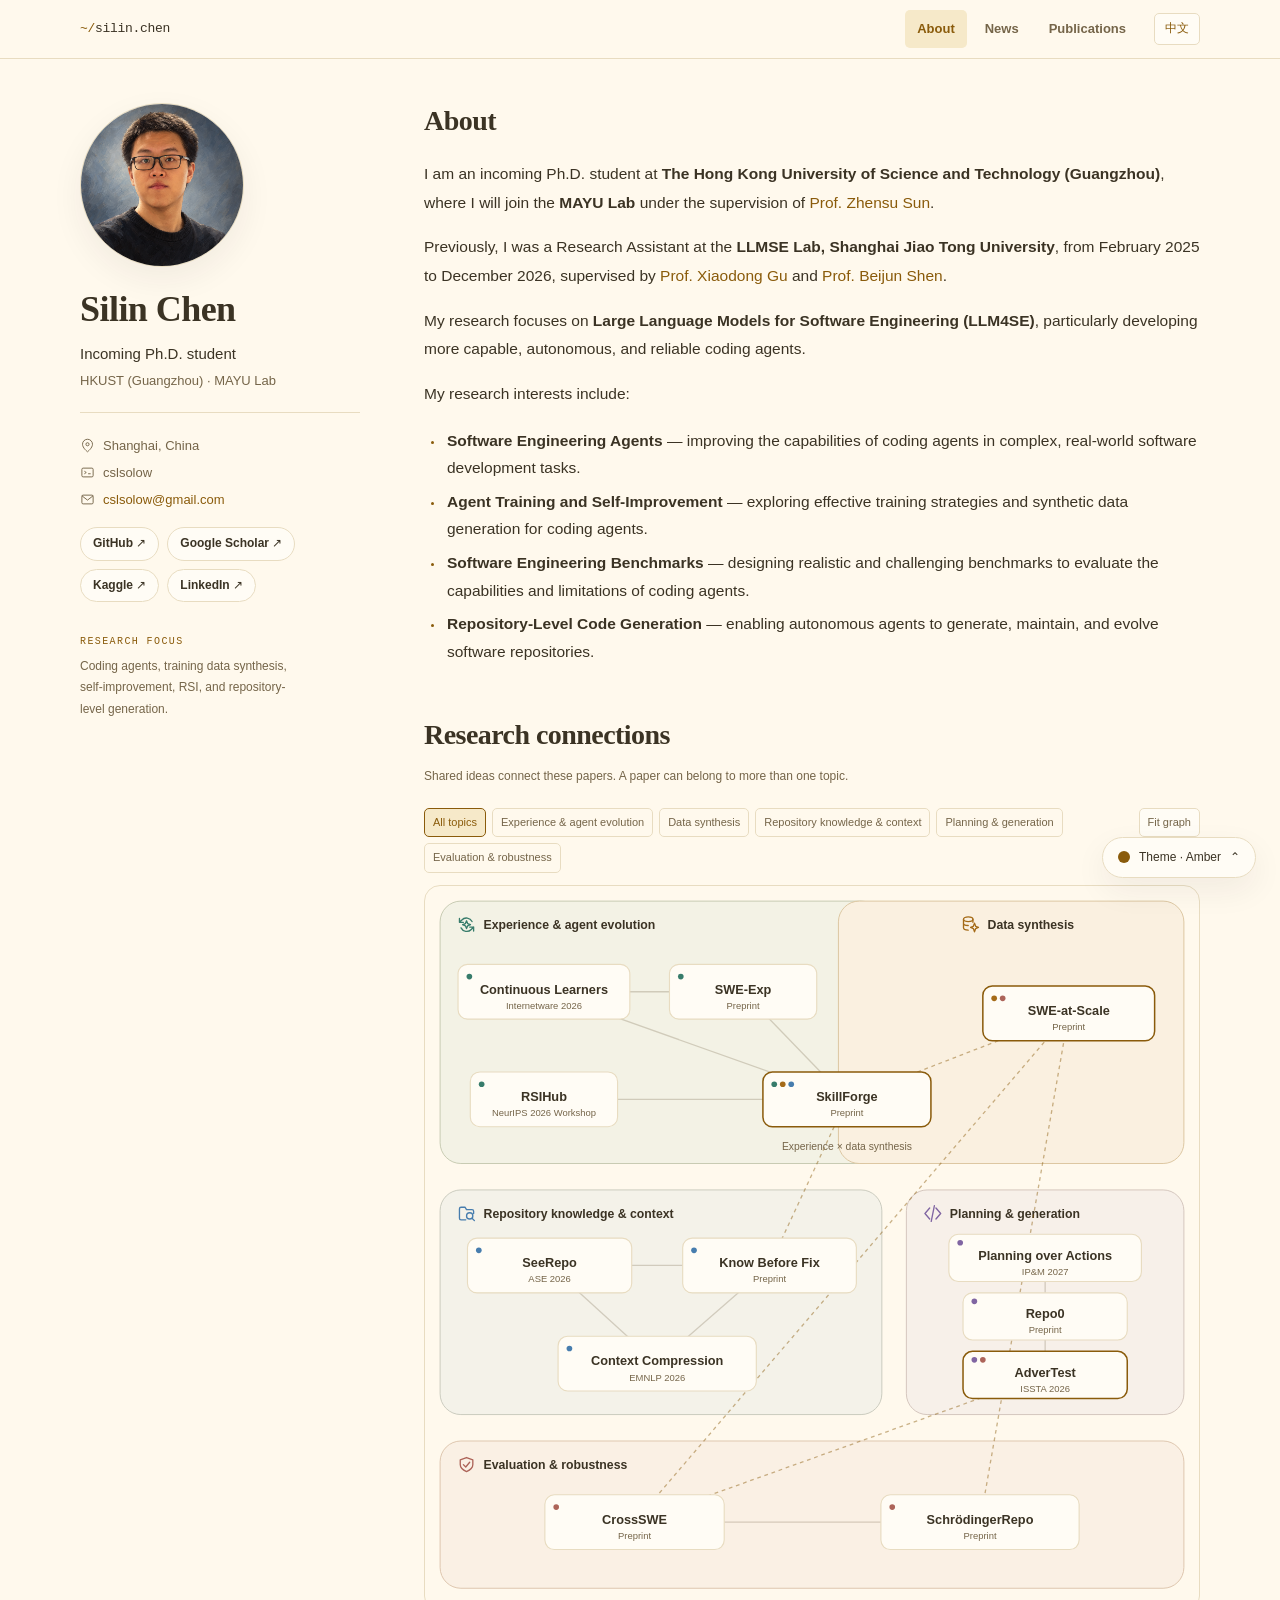
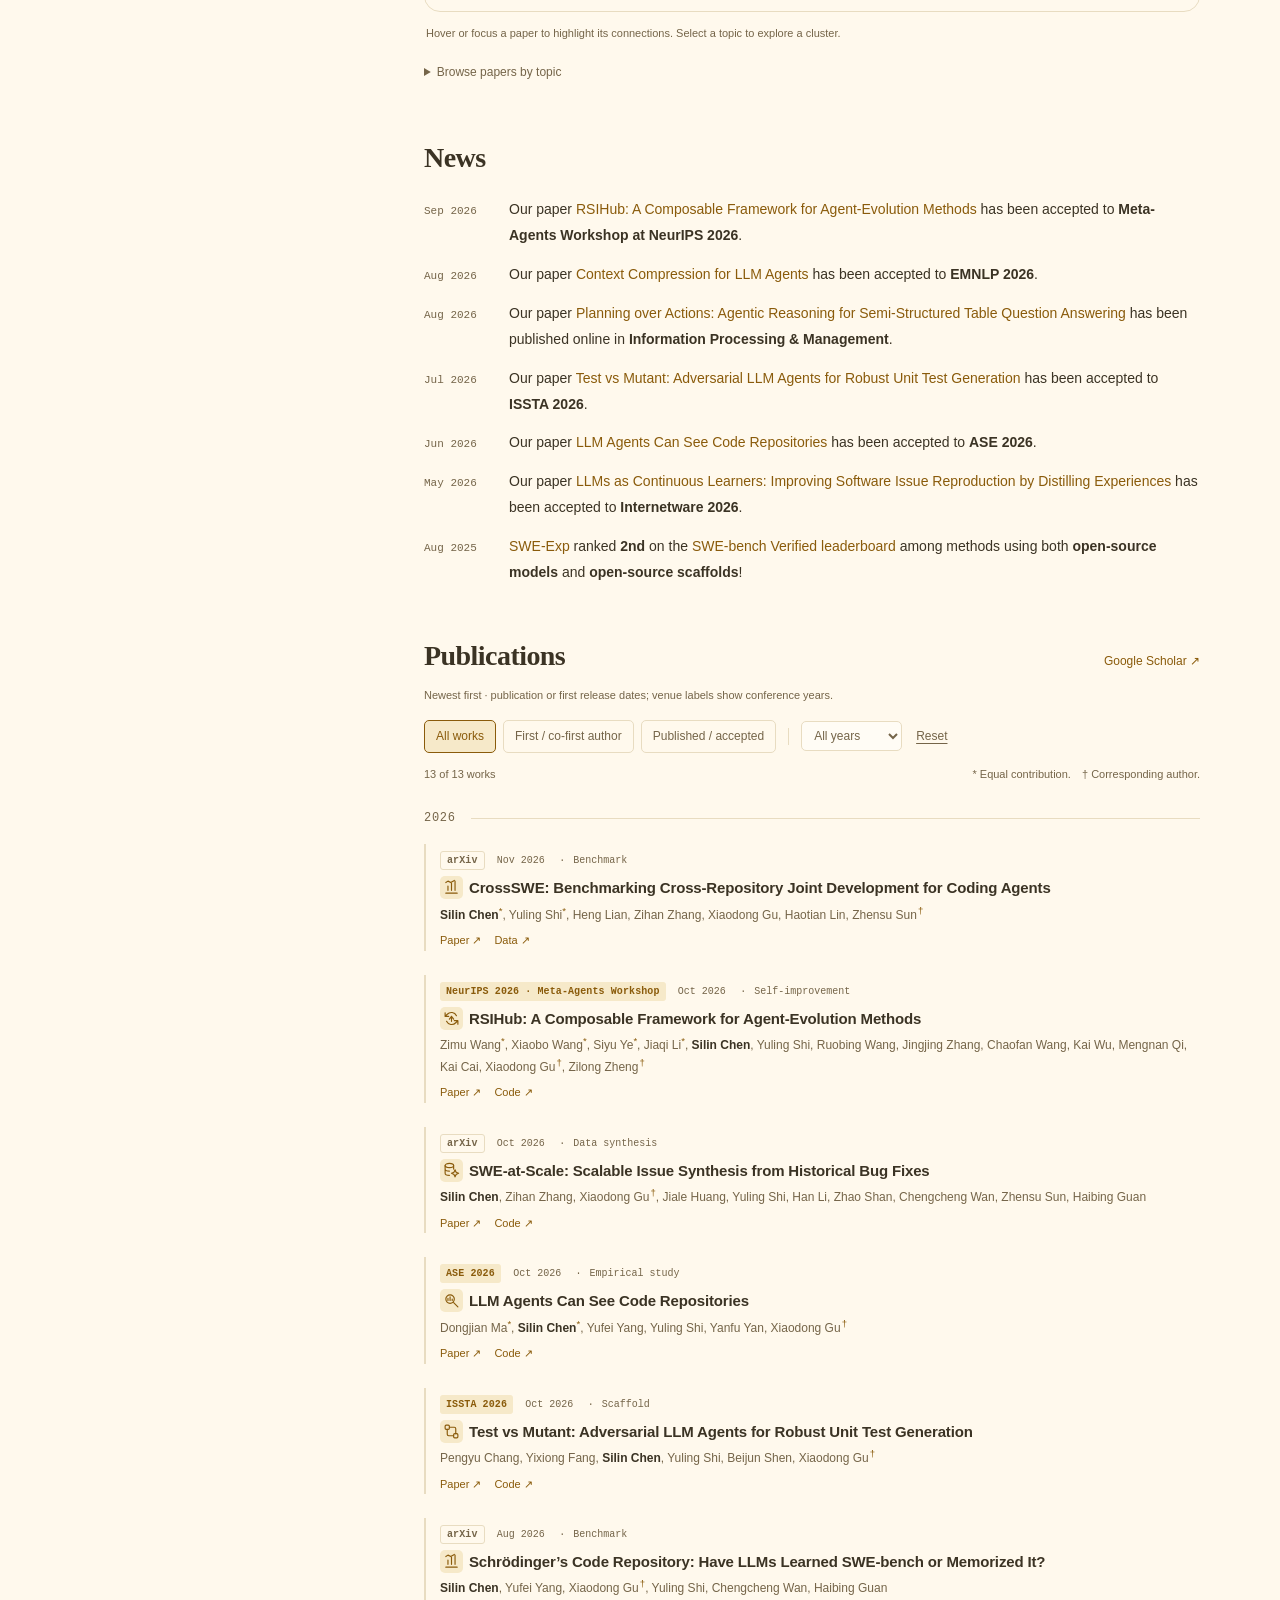
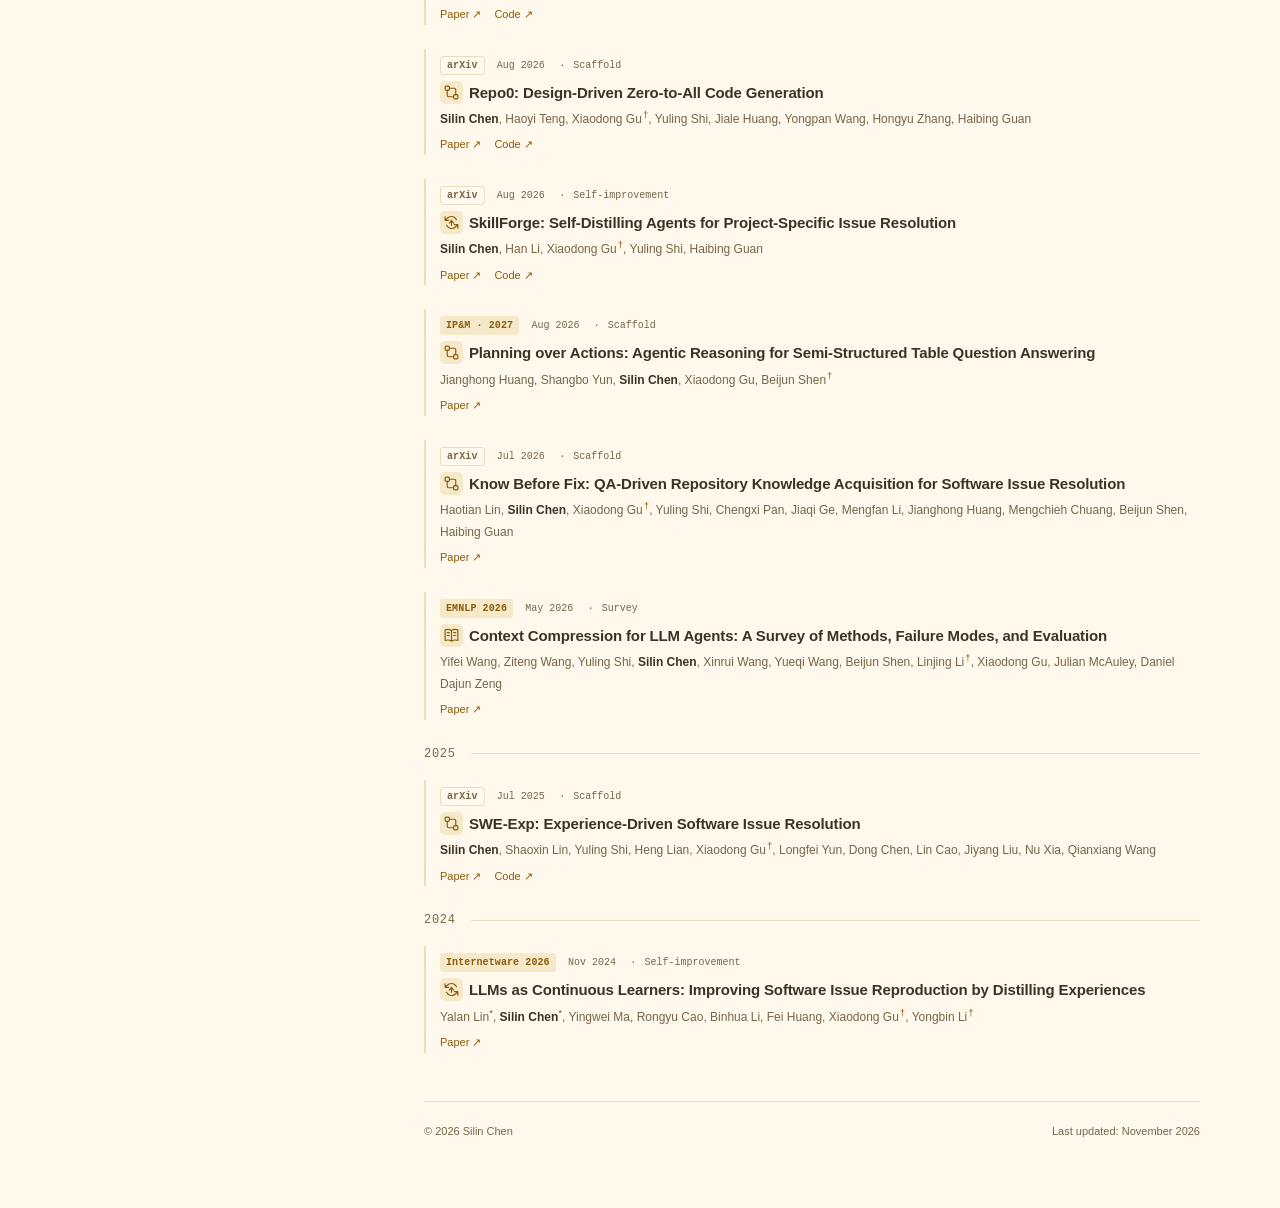
==== commit 6f20e0b5: "Add distinct icons to research network topic headings" ====
--- a/index.html
+++ b/index.html
@@ -5,12 +5,12 @@
   <meta name="viewport" content="width=device-width, initial-scale=1">
   <title>Silin Chen — AI for Software Engineering</title>
   <meta name="description" content="Silin Chen, incoming Ph.D. student at HKUST (Guangzhou), researching LLM4SE, coding agents, agent self-improvement, benchmarks, and repository-level code generation.">
-  <link rel="icon" href="assets/favicon.svg?v=550cffb9a262" type="image/svg+xml">
-  <script src="theme-init.js?v=550cffb9a262"></script>
-  <link rel="stylesheet" href="styles.css?v=550cffb9a262">
-  <script src="app.js?v=550cffb9a262" defer></script>
-  <script src="language.js?v=550cffb9a262" defer></script>
-  <script src="research-network.js?v=550cffb9a262" defer></script>
+  <link rel="icon" href="assets/favicon.svg?v=45c5be9cea1a" type="image/svg+xml">
+  <script src="theme-init.js?v=45c5be9cea1a"></script>
+  <link rel="stylesheet" href="styles.css?v=45c5be9cea1a">
+  <script src="app.js?v=45c5be9cea1a" defer></script>
+  <script src="language.js?v=45c5be9cea1a" defer></script>
+  <script src="research-network.js?v=45c5be9cea1a" defer></script>
 </head>
 <body>
 <a class="skip-link" href="#main">Skip to content</a>
@@ -20,7 +20,7 @@
 </nav></header>
 <div class="site-layout">
   <aside class="profile" aria-label="Profile">
-    <img class="portrait" src="assets/avatar.png?v=550cffb9a262" alt="Portrait of Silin Chen" width="164" height="164">
+    <img class="portrait" src="assets/avatar.png?v=45c5be9cea1a" alt="Portrait of Silin Chen" width="164" height="164">
     <h1>Silin Chen</h1>
     <p class="profile-role">Incoming Ph.D. student</p>
     <p class="profile-subtitle">HKUST (Guangzhou) · MAYU Lab</p>
@@ -70,11 +70,11 @@
         <title id="network-title">Research topics and paper connections</title>
         <desc id="network-description">13 papers in five overlapping topics. SkillForge links experience, data synthesis and repository knowledge. Lines indicate shared themes, not citation relationships.</desc>
         <g class="network-clusters">
-          <g class="network-cluster" data-topic="experience"><rect x="16" y="16" width="468" height="278" rx="22"/><circle cx="34" cy="41" r="3"/><text x="45" y="46" data-tree-en="Experience &amp; agent evolution" data-tree-zh="经验学习与智能体演进">Experience &amp; agent evolution</text></g>
-          <g class="network-cluster" data-topic="synthesis"><rect x="438" y="16" width="366" height="278" rx="22"/><circle cx="568" cy="41" r="3"/><text x="579" y="46" data-tree-en="Data synthesis" data-tree-zh="数据合成">Data synthesis</text></g>
-          <g class="network-cluster" data-topic="understanding"><rect x="16" y="322" width="468" height="238" rx="22"/><circle cx="34" cy="347" r="3"/><text x="45" y="352" data-tree-en="Repository knowledge &amp; context" data-tree-zh="仓库知识与上下文">Repository knowledge &amp; context</text></g>
-          <g class="network-cluster" data-topic="development"><rect x="510" y="322" width="294" height="238" rx="22"/><circle cx="528" cy="347" r="3"/><text x="539" y="352" data-tree-en="Planning &amp; generation" data-tree-zh="规划与代码生成">Planning &amp; generation</text></g>
-          <g class="network-cluster" data-topic="evaluation"><rect x="16" y="588" width="788" height="156" rx="22"/><circle cx="34" cy="613" r="3"/><text x="45" y="618" data-tree-en="Evaluation &amp; robustness" data-tree-zh="评测与鲁棒性">Evaluation &amp; robustness</text></g>
+          <g class="network-cluster" data-topic="experience"><rect x="16" y="16" width="468" height="278" rx="22"/><svg class="network-topic-icon" x="34" y="31" width="20" height="20" viewBox="0 0 24 24" aria-hidden="true" focusable="false"><path d="M19 8a8 8 0 0 0-13-2L3 9m0-5v5h5m-3 7a8 8 0 0 0 13 2l3-3m0 5v-5h-5"/><path d="m12 7 1.4 3.6L17 12l-3.6 1.4L12 17l-1.4-3.6L7 12l3.6-1.4Z"/></svg><text x="62" y="46" data-tree-en="Experience &amp; agent evolution" data-tree-zh="经验学习与智能体演进">Experience &amp; agent evolution</text></g>
+          <g class="network-cluster" data-topic="synthesis"><rect x="438" y="16" width="366" height="278" rx="22"/><svg class="network-topic-icon" x="568" y="31" width="20" height="20" viewBox="0 0 24 24" aria-hidden="true" focusable="false"><ellipse cx="9" cy="5" rx="6" ry="3"/><path d="M3 5v11c0 1.7 2.7 3 6 3m6-14v4M3 10c0 1.7 2.7 3 6 3"/><path d="m17 10 1.5 4L22 15.5l-3.5 1.4L17 21l-1.5-4.1-3.5-1.4 3.5-1.5Z"/></svg><text x="596" y="46" data-tree-en="Data synthesis" data-tree-zh="数据合成">Data synthesis</text></g>
+          <g class="network-cluster" data-topic="understanding"><rect x="16" y="322" width="468" height="238" rx="22"/><svg class="network-topic-icon" x="34" y="337" width="20" height="20" viewBox="0 0 24 24" aria-hidden="true" focusable="false"><path d="M3 6a2 2 0 0 1 2-2h5l2 3h7a2 2 0 0 1 2 2v3M3 6v12a2 2 0 0 0 2 2h6"/><circle cx="16" cy="15" r="4"/><path d="m19 18 3 3"/></svg><text x="62" y="352" data-tree-en="Repository knowledge &amp; context" data-tree-zh="仓库知识与上下文">Repository knowledge &amp; context</text></g>
+          <g class="network-cluster" data-topic="development"><rect x="510" y="322" width="294" height="238" rx="22"/><svg class="network-topic-icon" x="528" y="337" width="20" height="20" viewBox="0 0 24 24" aria-hidden="true" focusable="false"><path d="m8 5-6 7 6 7m8-14 6 7-6 7m-2-17-4 20"/></svg><text x="556" y="352" data-tree-en="Planning &amp; generation" data-tree-zh="规划与代码生成">Planning &amp; generation</text></g>
+          <g class="network-cluster" data-topic="evaluation"><rect x="16" y="588" width="788" height="156" rx="22"/><svg class="network-topic-icon" x="34" y="603" width="20" height="20" viewBox="0 0 24 24" aria-hidden="true" focusable="false"><path d="m12 3 8 3v6c0 4.5-4.5 7.5-8 9-3.5-1.5-8-4.5-8-9V6Z"/><path d="m8 12 3 3 5-6"/></svg><text x="62" y="618" data-tree-en="Evaluation &amp; robustness" data-tree-zh="评测与鲁棒性">Evaluation &amp; robustness</text></g>
         </g><g class="network-edges" aria-hidden="true">
           <line class="network-edge" data-source="continuous" data-target="swe-exp" x1="126" y1="112" x2="337" y2="112"/>
           <line class="network-edge" data-source="continuous" data-target="skillforge" x1="126" y1="112" x2="447" y2="226"/>
@@ -298,7 +298,7 @@
       <button class="theme-option" aria-label="靛蓝 Indigo 配色" data-set-theme="indigo" aria-pressed="false"><span class="color-dot" style="--swatch:#4b4ea3" aria-hidden="true"></span>靛蓝 Indigo</button>
       <button class="theme-option" aria-label="墨绿夜 Forest 配色" data-set-theme="forest" aria-pressed="false"><span class="color-dot" style="--swatch:#8bd6b5" aria-hidden="true"></span>墨绿夜 Forest</button>
     </div>
-    <a class="compare-link" href="colors.html?v=550cffb9a262">比较全部 12 套配色 ↗</a>
+    <a class="compare-link" href="colors.html?v=45c5be9cea1a">比较全部 12 套配色 ↗</a>
   </div>
 </details>
 <div id="theme-announcement" class="sr-only" role="status" aria-live="polite"></div>
@@ -315,5 +315,5 @@
   </ul>
 </template>
 <div id="language-announcement" class="sr-only" role="status" aria-live="polite"></div>
-<noscript><p class="noscript-note">All publications are shown. Enable JavaScript to use the filters and switch colors, or open a themed preview from <a href="colors.html?v=550cffb9a262">the color comparison page</a>.</p></noscript>
+<noscript><p class="noscript-note">All publications are shown. Enable JavaScript to use the filters and switch colors, or open a themed preview from <a href="colors.html?v=45c5be9cea1a">the color comparison page</a>.</p></noscript>
 </body></html>
--- a/styles.css
+++ b/styles.css
@@ -232,7 +232,7 @@
 .network-cluster[data-topic="evaluation"], .network-membership[data-topic="evaluation"] { --topic-color: var(--topic-evaluation); }
 .network-cluster rect { fill: color-mix(in srgb, var(--topic-color) 6%, var(--bg)); stroke: color-mix(in srgb, var(--topic-color) 20%, var(--line)); stroke-width: 1; }
 .network-cluster text { fill: var(--text); font-size: 13px; font-weight: 600; }
-.network-cluster circle { fill: var(--topic-color); }
+.network-topic-icon { color: var(--topic-color); fill: none; stroke: currentColor; stroke-width: 1.7; stroke-linecap: round; stroke-linejoin: round; }
 .network-edge { stroke: var(--muted); stroke-width: 1.4; opacity: .27; transition: opacity .15s, stroke-width .15s; }
 .network-edge-bridge { stroke-dasharray: 4 4; stroke: var(--accent); opacity: .45; }
 .network-node { cursor: pointer; transition: opacity .15s; }
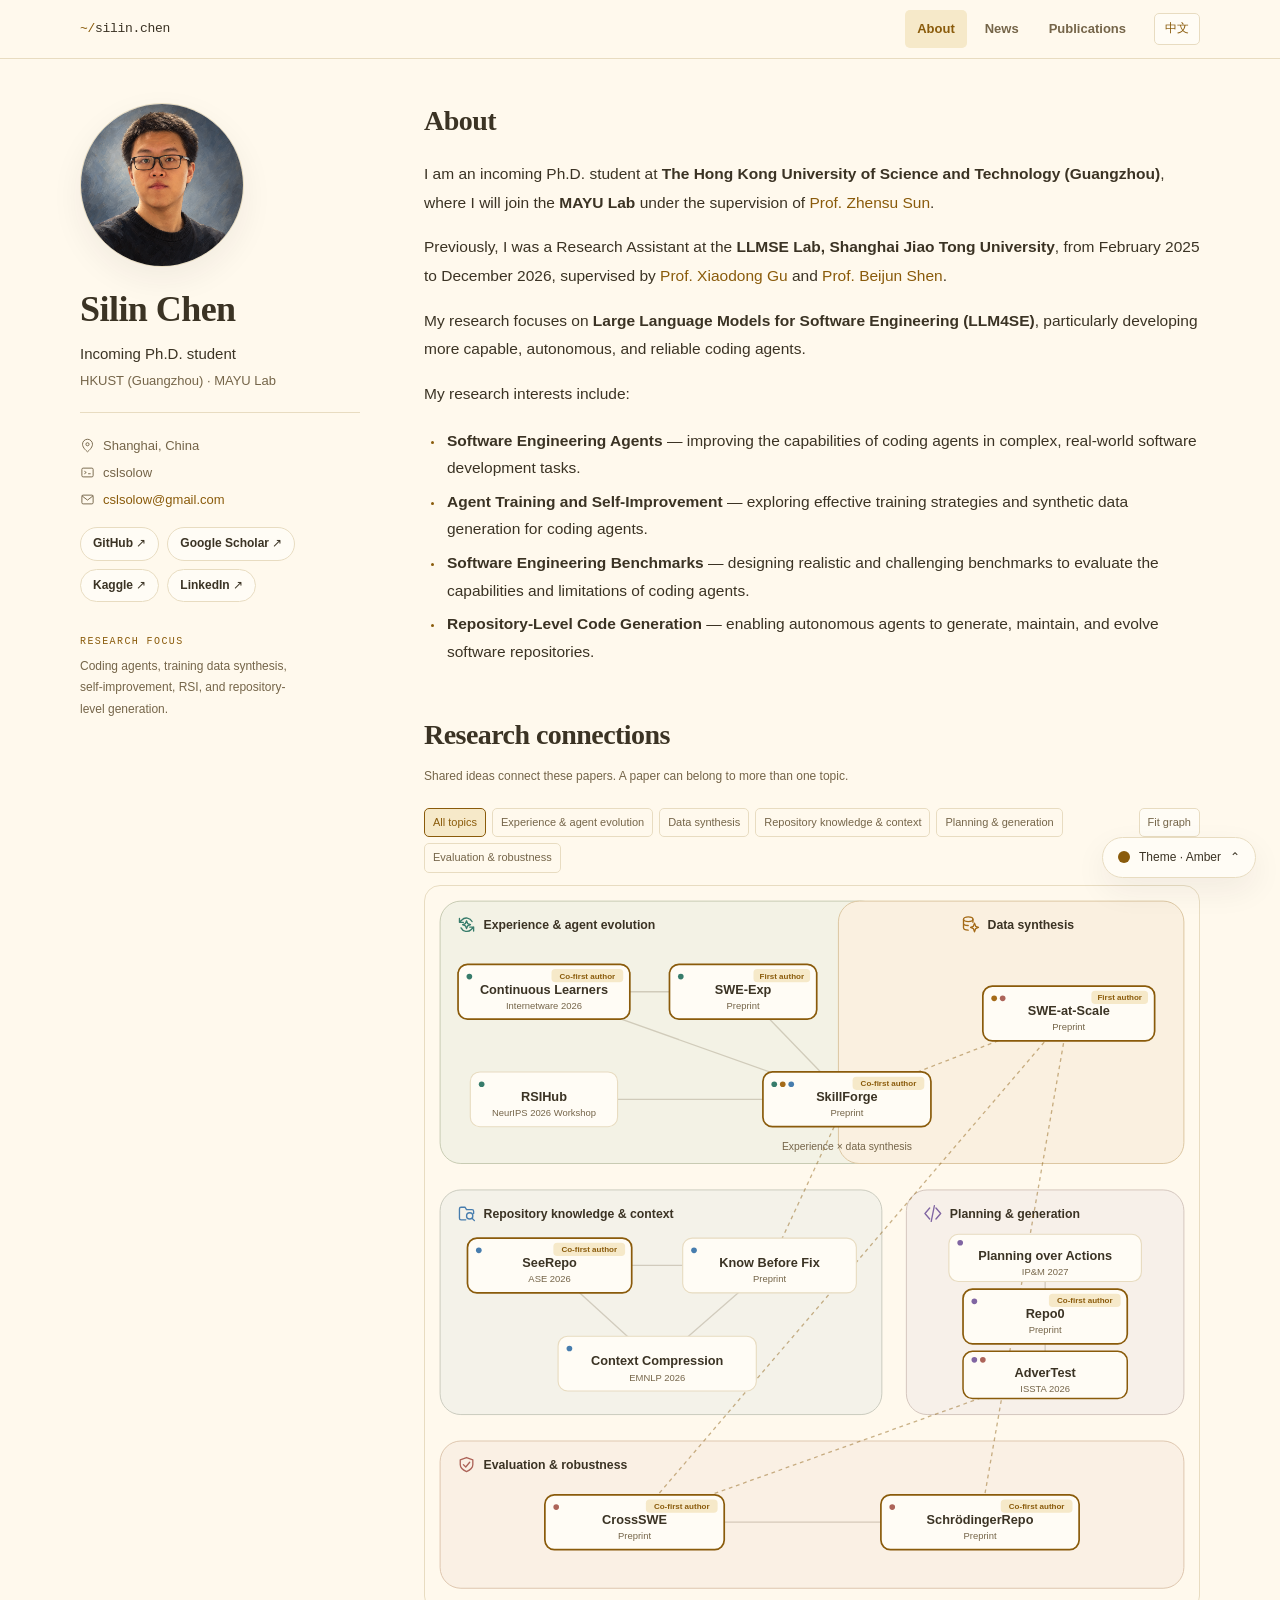
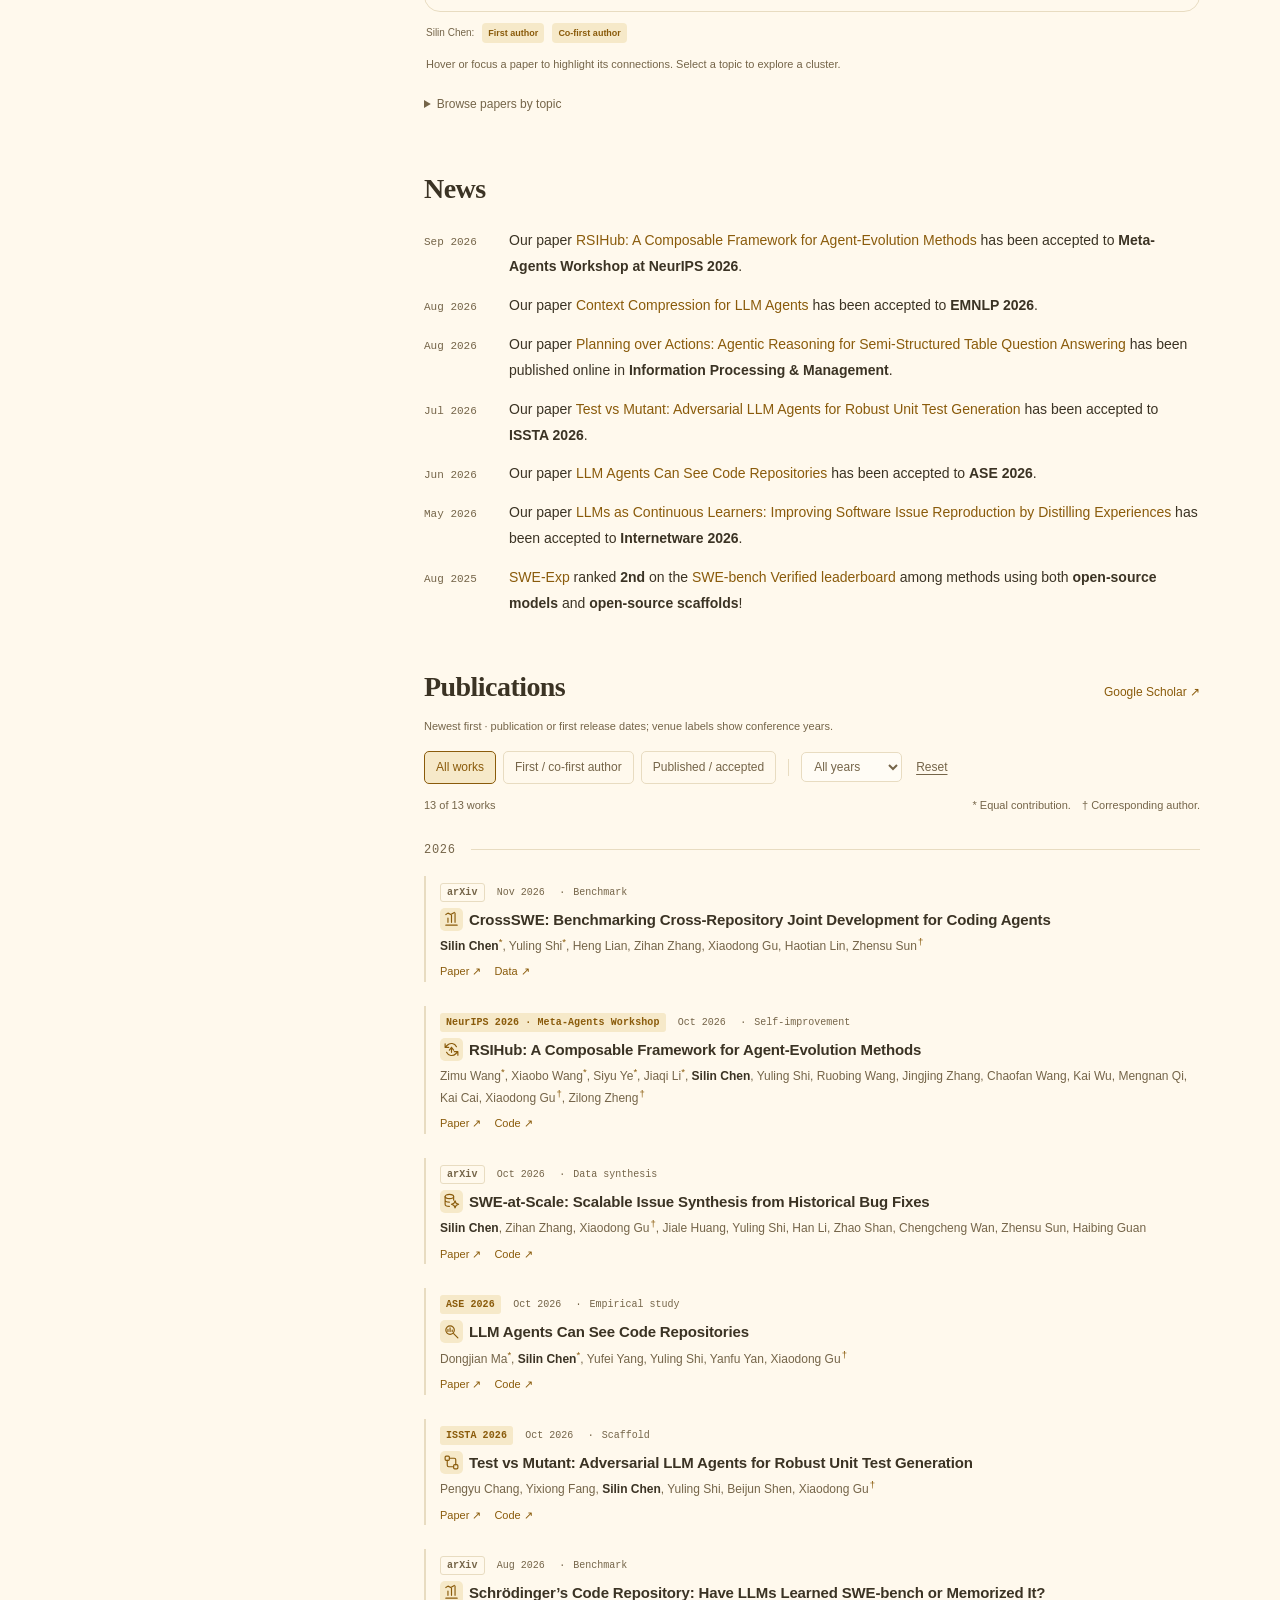
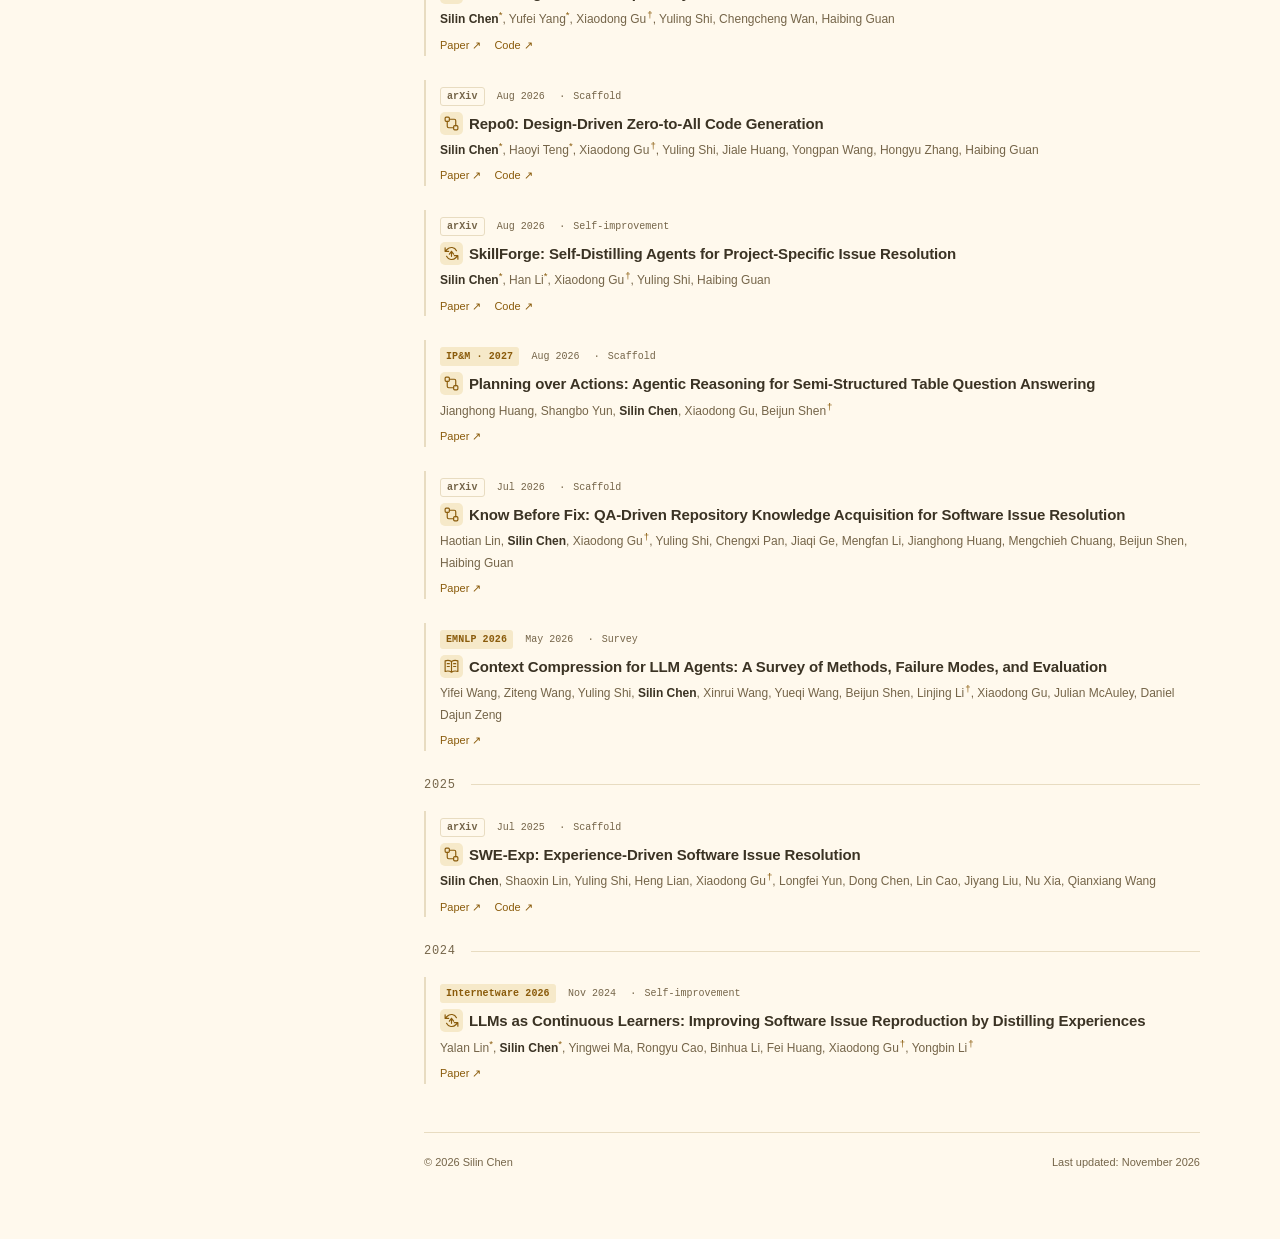
==== commit 2b7a3c51: "Mark first and co-first authorship on research network nodes" ====
--- a/index.html
+++ b/index.html
@@ -5,12 +5,12 @@
   <meta name="viewport" content="width=device-width, initial-scale=1">
   <title>Silin Chen — AI for Software Engineering</title>
   <meta name="description" content="Silin Chen, incoming Ph.D. student at HKUST (Guangzhou), researching LLM4SE, coding agents, agent self-improvement, benchmarks, and repository-level code generation.">
-  <link rel="icon" href="assets/favicon.svg?v=45c5be9cea1a" type="image/svg+xml">
-  <script src="theme-init.js?v=45c5be9cea1a"></script>
-  <link rel="stylesheet" href="styles.css?v=45c5be9cea1a">
-  <script src="app.js?v=45c5be9cea1a" defer></script>
-  <script src="language.js?v=45c5be9cea1a" defer></script>
-  <script src="research-network.js?v=45c5be9cea1a" defer></script>
+  <link rel="icon" href="assets/favicon.svg?v=8c64bb278e14" type="image/svg+xml">
+  <script src="theme-init.js?v=8c64bb278e14"></script>
+  <link rel="stylesheet" href="styles.css?v=8c64bb278e14">
+  <script src="app.js?v=8c64bb278e14" defer></script>
+  <script src="language.js?v=8c64bb278e14" defer></script>
+  <script src="research-network.js?v=8c64bb278e14" defer></script>
 </head>
 <body>
 <a class="skip-link" href="#main">Skip to content</a>
@@ -20,7 +20,7 @@
 </nav></header>
 <div class="site-layout">
   <aside class="profile" aria-label="Profile">
-    <img class="portrait" src="assets/avatar.png?v=45c5be9cea1a" alt="Portrait of Silin Chen" width="164" height="164">
+    <img class="portrait" src="assets/avatar.png?v=8c64bb278e14" alt="Portrait of Silin Chen" width="164" height="164">
     <h1>Silin Chen</h1>
     <p class="profile-role">Incoming Ph.D. student</p>
     <p class="profile-subtitle">HKUST (Guangzhou) · MAYU Lab</p>
@@ -92,82 +92,91 @@
           <line class="network-edge" data-source="advertest" data-target="crossswe" x1="657" y1="518" x2="222" y2="674"/>
           <line class="network-edge" data-source="crossswe" data-target="schrodinger" x1="222" y1="674" x2="588" y2="674"/>
         </g><g class="network-nodes">
-          <a class="network-node" data-node-id="continuous" data-topics="experience" href="https://conf.researchr.org/details/internetware-2026/internetware-2026-research-track/45/LLMs-as-Continuous-Learners-Improving-Software-Issue-Reproduction-by-Distilling-Expe" target="_blank" rel="noopener noreferrer" lang="en" aria-label="LLMs as Continuous Learners: Improving Software Issue Reproduction by Distilling Experiences"><title>LLMs as Continuous Learners: Improving Software Issue Reproduction by Distilling Experiences</title><rect x="35" y="83" width="182" height="58" rx="10"/>
+          <a class="network-node network-node-lead" data-node-id="continuous" data-topics="experience" data-author-role="cofirst" href="https://conf.researchr.org/details/internetware-2026/internetware-2026-research-track/45/LLMs-as-Continuous-Learners-Improving-Software-Issue-Reproduction-by-Distilling-Expe" target="_blank" rel="noopener noreferrer" lang="en" aria-label="LLMs as Continuous Learners: Improving Software Issue Reproduction by Distilling Experiences — Co-first author: Silin Chen"><title>LLMs as Continuous Learners: Improving Software Issue Reproduction by Distilling Experiences — Co-first author: Silin Chen</title><rect x="35" y="83" width="182" height="58" rx="10"/>
             <circle class="network-membership" data-topic="experience" cx="47" cy="96" r="3"/>
+            <g class="network-authorship" aria-hidden="true"><rect x="134" y="88" width="76" height="14" rx="4"/><text x="172" y="98" text-anchor="middle">Co-first author</text></g>
             <text class="network-node-name" x="126" y="114" text-anchor="middle">Continuous Learners</text><text class="network-node-venue" x="126" y="130" text-anchor="middle">Internetware 2026</text></a>
-          <a class="network-node" data-node-id="swe-exp" data-topics="experience" href="https://arxiv.org/abs/2507.23361" target="_blank" rel="noopener noreferrer" lang="en" aria-label="SWE-Exp: Experience-Driven Software Issue Resolution"><title>SWE-Exp: Experience-Driven Software Issue Resolution</title><rect x="259" y="83" width="156" height="58" rx="10"/>
+          <a class="network-node network-node-lead" data-node-id="swe-exp" data-topics="experience" data-author-role="first" href="https://arxiv.org/abs/2507.23361" target="_blank" rel="noopener noreferrer" lang="en" aria-label="SWE-Exp: Experience-Driven Software Issue Resolution — First author: Silin Chen"><title>SWE-Exp: Experience-Driven Software Issue Resolution — First author: Silin Chen</title><rect x="259" y="83" width="156" height="58" rx="10"/>
             <circle class="network-membership" data-topic="experience" cx="271" cy="96" r="3"/>
+            <g class="network-authorship" aria-hidden="true"><rect x="348" y="88" width="60" height="14" rx="4"/><text x="378" y="98" text-anchor="middle">First author</text></g>
             <text class="network-node-name" x="337" y="114" text-anchor="middle">SWE-Exp</text><text class="network-node-venue" x="337" y="130" text-anchor="middle">Preprint</text></a>
-          <a class="network-node" data-node-id="rsihub" data-topics="experience" href="https://arxiv.org/abs/2610.32253" target="_blank" rel="noopener noreferrer" lang="en" aria-label="RSIHub: A Composable Framework for Agent-Evolution Methods"><title>RSIHub: A Composable Framework for Agent-Evolution Methods</title><rect x="48" y="197" width="156" height="58" rx="10"/>
+          <a class="network-node" data-node-id="rsihub" data-topics="experience" data-author-role="" href="https://arxiv.org/abs/2610.32253" target="_blank" rel="noopener noreferrer" lang="en" aria-label="RSIHub: A Composable Framework for Agent-Evolution Methods"><title>RSIHub: A Composable Framework for Agent-Evolution Methods</title><rect x="48" y="197" width="156" height="58" rx="10"/>
             <circle class="network-membership" data-topic="experience" cx="60" cy="210" r="3"/>
             <text class="network-node-name" x="126" y="228" text-anchor="middle">RSIHub</text><text class="network-node-venue" x="126" y="244" text-anchor="middle">NeurIPS 2026 Workshop</text></a>
-          <a class="network-node network-node-shared" data-node-id="skillforge" data-topics="experience synthesis understanding" href="https://arxiv.org/abs/2608.18933" target="_blank" rel="noopener noreferrer" lang="en" aria-label="SkillForge: Self-Distilling Agents for Project-Specific Issue Resolution"><title>SkillForge: Self-Distilling Agents for Project-Specific Issue Resolution</title><rect x="358" y="197" width="178" height="58" rx="10"/>
+          <a class="network-node network-node-shared network-node-lead" data-node-id="skillforge" data-topics="experience synthesis understanding" data-author-role="cofirst" href="https://arxiv.org/abs/2608.18933" target="_blank" rel="noopener noreferrer" lang="en" aria-label="SkillForge: Self-Distilling Agents for Project-Specific Issue Resolution — Co-first author: Silin Chen"><title>SkillForge: Self-Distilling Agents for Project-Specific Issue Resolution — Co-first author: Silin Chen</title><rect x="358" y="197" width="178" height="58" rx="10"/>
             <circle class="network-membership" data-topic="experience" cx="370" cy="210" r="3"/>
             <circle class="network-membership" data-topic="synthesis" cx="379" cy="210" r="3"/>
             <circle class="network-membership" data-topic="understanding" cx="388" cy="210" r="3"/>
+            <g class="network-authorship" aria-hidden="true"><rect x="453" y="202" width="76" height="14" rx="4"/><text x="491" y="212" text-anchor="middle">Co-first author</text></g>
             <text class="network-node-name" x="447" y="228" text-anchor="middle">SkillForge</text><text class="network-node-venue" x="447" y="244" text-anchor="middle">Preprint</text></a>
-          <a class="network-node network-node-shared" data-node-id="swe-scale" data-topics="synthesis evaluation" href="https://arxiv.org/abs/2610.21359" target="_blank" rel="noopener noreferrer" lang="en" aria-label="SWE-at-Scale: Scalable Issue Synthesis from Historical Bug Fixes"><title>SWE-at-Scale: Scalable Issue Synthesis from Historical Bug Fixes</title><rect x="591" y="106" width="182" height="58" rx="10"/>
+          <a class="network-node network-node-shared network-node-lead" data-node-id="swe-scale" data-topics="synthesis evaluation" data-author-role="first" href="https://arxiv.org/abs/2610.21359" target="_blank" rel="noopener noreferrer" lang="en" aria-label="SWE-at-Scale: Scalable Issue Synthesis from Historical Bug Fixes — First author: Silin Chen"><title>SWE-at-Scale: Scalable Issue Synthesis from Historical Bug Fixes — First author: Silin Chen</title><rect x="591" y="106" width="182" height="58" rx="10"/>
             <circle class="network-membership" data-topic="synthesis" cx="603" cy="119" r="3"/>
             <circle class="network-membership" data-topic="evaluation" cx="612" cy="119" r="3"/>
+            <g class="network-authorship" aria-hidden="true"><rect x="706" y="111" width="60" height="14" rx="4"/><text x="736" y="121" text-anchor="middle">First author</text></g>
             <text class="network-node-name" x="682" y="137" text-anchor="middle">SWE-at-Scale</text><text class="network-node-venue" x="682" y="153" text-anchor="middle">Preprint</text></a>
-          <a class="network-node" data-node-id="seerepo" data-topics="understanding" href="https://arxiv.org/abs/2606.14061" target="_blank" rel="noopener noreferrer" lang="en" aria-label="LLM Agents Can See Code Repositories"><title>LLM Agents Can See Code Repositories</title><rect x="45" y="373" width="174" height="58" rx="10"/>
+          <a class="network-node network-node-lead" data-node-id="seerepo" data-topics="understanding" data-author-role="cofirst" href="https://arxiv.org/abs/2606.14061" target="_blank" rel="noopener noreferrer" lang="en" aria-label="LLM Agents Can See Code Repositories — Co-first author: Silin Chen"><title>LLM Agents Can See Code Repositories — Co-first author: Silin Chen</title><rect x="45" y="373" width="174" height="58" rx="10"/>
             <circle class="network-membership" data-topic="understanding" cx="57" cy="386" r="3"/>
+            <g class="network-authorship" aria-hidden="true"><rect x="136" y="378" width="76" height="14" rx="4"/><text x="174" y="388" text-anchor="middle">Co-first author</text></g>
             <text class="network-node-name" x="132" y="404" text-anchor="middle">SeeRepo</text><text class="network-node-venue" x="132" y="420" text-anchor="middle">ASE 2026</text></a>
-          <a class="network-node" data-node-id="know" data-topics="understanding" href="https://arxiv.org/abs/2607.11111" target="_blank" rel="noopener noreferrer" lang="en" aria-label="Know Before Fix: QA-Driven Repository Knowledge Acquisition for Software Issue Resolution"><title>Know Before Fix: QA-Driven Repository Knowledge Acquisition for Software Issue Resolution</title><rect x="273" y="373" width="184" height="58" rx="10"/>
+          <a class="network-node" data-node-id="know" data-topics="understanding" data-author-role="" href="https://arxiv.org/abs/2607.11111" target="_blank" rel="noopener noreferrer" lang="en" aria-label="Know Before Fix: QA-Driven Repository Knowledge Acquisition for Software Issue Resolution"><title>Know Before Fix: QA-Driven Repository Knowledge Acquisition for Software Issue Resolution</title><rect x="273" y="373" width="184" height="58" rx="10"/>
             <circle class="network-membership" data-topic="understanding" cx="285" cy="386" r="3"/>
             <text class="network-node-name" x="365" y="404" text-anchor="middle">Know Before Fix</text><text class="network-node-venue" x="365" y="420" text-anchor="middle">Preprint</text></a>
-          <a class="network-node" data-node-id="survey" data-topics="understanding" href="https://aclanthology.org/2026.emnlp-main.2396/" target="_blank" rel="noopener noreferrer" lang="en" aria-label="Context Compression for LLM Agents: A Survey of Methods, Failure Modes, and Evaluation"><title>Context Compression for LLM Agents: A Survey of Methods, Failure Modes, and Evaluation</title><rect x="141" y="477" width="210" height="58" rx="10"/>
+          <a class="network-node" data-node-id="survey" data-topics="understanding" data-author-role="" href="https://aclanthology.org/2026.emnlp-main.2396/" target="_blank" rel="noopener noreferrer" lang="en" aria-label="Context Compression for LLM Agents: A Survey of Methods, Failure Modes, and Evaluation"><title>Context Compression for LLM Agents: A Survey of Methods, Failure Modes, and Evaluation</title><rect x="141" y="477" width="210" height="58" rx="10"/>
             <circle class="network-membership" data-topic="understanding" cx="153" cy="490" r="3"/>
             <text class="network-node-name" x="246" y="508" text-anchor="middle">Context Compression</text><text class="network-node-venue" x="246" y="524" text-anchor="middle">EMNLP 2026</text></a>
-          <a class="network-node" data-node-id="planning" data-topics="development" href="https://doi.org/10.1016/j.ipm.2026.105092" target="_blank" rel="noopener noreferrer" lang="en" aria-label="Planning over Actions: Agentic Reasoning for Semi-Structured Table Question Answering"><title>Planning over Actions: Agentic Reasoning for Semi-Structured Table Question Answering</title><rect x="555" y="369" width="204" height="50" rx="10"/>
+          <a class="network-node" data-node-id="planning" data-topics="development" data-author-role="" href="https://doi.org/10.1016/j.ipm.2026.105092" target="_blank" rel="noopener noreferrer" lang="en" aria-label="Planning over Actions: Agentic Reasoning for Semi-Structured Table Question Answering"><title>Planning over Actions: Agentic Reasoning for Semi-Structured Table Question Answering</title><rect x="555" y="369" width="204" height="50" rx="10"/>
             <circle class="network-membership" data-topic="development" cx="567" cy="378" r="3"/>
             <text class="network-node-name" x="657" y="396" text-anchor="middle">Planning over Actions</text><text class="network-node-venue" x="657" y="412" text-anchor="middle">IP&amp;M 2027</text></a>
-          <a class="network-node" data-node-id="repo0" data-topics="development" href="https://arxiv.org/abs/2608.19854" target="_blank" rel="noopener noreferrer" lang="en" aria-label="Repo0: Design-Driven Zero-to-All Code Generation"><title>Repo0: Design-Driven Zero-to-All Code Generation</title><rect x="570" y="431" width="174" height="50" rx="10"/>
+          <a class="network-node network-node-lead" data-node-id="repo0" data-topics="development" data-author-role="cofirst" href="https://arxiv.org/abs/2608.19854" target="_blank" rel="noopener noreferrer" lang="en" aria-label="Repo0: Design-Driven Zero-to-All Code Generation — Co-first author: Silin Chen"><title>Repo0: Design-Driven Zero-to-All Code Generation — Co-first author: Silin Chen</title><rect x="570" y="427" width="174" height="58" rx="10"/>
             <circle class="network-membership" data-topic="development" cx="582" cy="440" r="3"/>
+            <g class="network-authorship" aria-hidden="true"><rect x="661" y="432" width="76" height="14" rx="4"/><text x="699" y="442" text-anchor="middle">Co-first author</text></g>
             <text class="network-node-name" x="657" y="458" text-anchor="middle">Repo0</text><text class="network-node-venue" x="657" y="474" text-anchor="middle">Preprint</text></a>
-          <a class="network-node network-node-shared" data-node-id="advertest" data-topics="development evaluation" href="https://arxiv.org/abs/2602.08146" target="_blank" rel="noopener noreferrer" lang="en" aria-label="Test vs Mutant: Adversarial LLM Agents for Robust Unit Test Generation"><title>Test vs Mutant: Adversarial LLM Agents for Robust Unit Test Generation</title><rect x="570" y="493" width="174" height="50" rx="10"/>
+          <a class="network-node network-node-shared" data-node-id="advertest" data-topics="development evaluation" data-author-role="" href="https://arxiv.org/abs/2602.08146" target="_blank" rel="noopener noreferrer" lang="en" aria-label="Test vs Mutant: Adversarial LLM Agents for Robust Unit Test Generation"><title>Test vs Mutant: Adversarial LLM Agents for Robust Unit Test Generation</title><rect x="570" y="493" width="174" height="50" rx="10"/>
             <circle class="network-membership" data-topic="development" cx="582" cy="502" r="3"/>
             <circle class="network-membership" data-topic="evaluation" cx="591" cy="502" r="3"/>
             <text class="network-node-name" x="657" y="520" text-anchor="middle">AdverTest</text><text class="network-node-venue" x="657" y="536" text-anchor="middle">ISSTA 2026</text></a>
-          <a class="network-node" data-node-id="crossswe" data-topics="evaluation" href="https://arxiv.org/abs/2611.01484" target="_blank" rel="noopener noreferrer" lang="en" aria-label="CrossSWE: Benchmarking Cross-Repository Joint Development for Coding Agents"><title>CrossSWE: Benchmarking Cross-Repository Joint Development for Coding Agents</title><rect x="127" y="645" width="190" height="58" rx="10"/>
+          <a class="network-node network-node-lead" data-node-id="crossswe" data-topics="evaluation" data-author-role="cofirst" href="https://arxiv.org/abs/2611.01484" target="_blank" rel="noopener noreferrer" lang="en" aria-label="CrossSWE: Benchmarking Cross-Repository Joint Development for Coding Agents — Co-first author: Silin Chen"><title>CrossSWE: Benchmarking Cross-Repository Joint Development for Coding Agents — Co-first author: Silin Chen</title><rect x="127" y="645" width="190" height="58" rx="10"/>
             <circle class="network-membership" data-topic="evaluation" cx="139" cy="658" r="3"/>
+            <g class="network-authorship" aria-hidden="true"><rect x="234" y="650" width="76" height="14" rx="4"/><text x="272" y="660" text-anchor="middle">Co-first author</text></g>
             <text class="network-node-name" x="222" y="676" text-anchor="middle">CrossSWE</text><text class="network-node-venue" x="222" y="692" text-anchor="middle">Preprint</text></a>
-          <a class="network-node" data-node-id="schrodinger" data-topics="evaluation" href="https://arxiv.org/abs/2609.27891" target="_blank" rel="noopener noreferrer" lang="en" aria-label="Schrödinger’s Code Repository: Have LLMs Learned SWE-bench or Memorized It?"><title>Schrödinger’s Code Repository: Have LLMs Learned SWE-bench or Memorized It?</title><rect x="483" y="645" width="210" height="58" rx="10"/>
+          <a class="network-node network-node-lead" data-node-id="schrodinger" data-topics="evaluation" data-author-role="cofirst" href="https://arxiv.org/abs/2609.27891" target="_blank" rel="noopener noreferrer" lang="en" aria-label="Schrödinger’s Code Repository: Have LLMs Learned SWE-bench or Memorized It? — Co-first author: Silin Chen"><title>Schrödinger’s Code Repository: Have LLMs Learned SWE-bench or Memorized It? — Co-first author: Silin Chen</title><rect x="483" y="645" width="210" height="58" rx="10"/>
             <circle class="network-membership" data-topic="evaluation" cx="495" cy="658" r="3"/>
+            <g class="network-authorship" aria-hidden="true"><rect x="610" y="650" width="76" height="14" rx="4"/><text x="648" y="660" text-anchor="middle">Co-first author</text></g>
             <text class="network-node-name" x="588" y="676" text-anchor="middle">SchrödingerRepo</text><text class="network-node-venue" x="588" y="692" text-anchor="middle">Preprint</text></a>
         </g>
         <text class="network-bridge-note" data-tree-en="Experience × data synthesis" data-tree-zh="经验学习 × 数据合成" x="447" y="280" text-anchor="middle">Experience × data synthesis</text>
       </svg></div>
+      <p class="network-authorship-legend" lang="en"><span>Silin Chen:</span><span class="network-role-key">First author</span><span class="network-role-key">Co-first author</span></p>
       <div class="network-caption"><p class="network-selection" role="status" aria-live="polite" data-tree-en="Hover or focus a paper to highlight its connections. Select a topic to explore a cluster." data-tree-zh="悬停或聚焦论文以高亮关联，点击主题可查看对应簇。">Hover or focus a paper to highlight its connections. Select a topic to explore a cluster.</p>
         <span class="network-scroll-hint" data-tree-en="Swipe to explore · lines = shared themes" data-tree-zh="左右滑动查看 · 连线表示相关研究主题">Swipe to explore · lines = shared themes</span>
       </div>
       <details class="network-topic-index"><summary data-tree-en="Browse papers by topic" data-tree-zh="按主题浏览论文">Browse papers by topic</summary><div class="network-topic-list">
         <div><h3 class="" data-tree-en="Experience &amp; agent evolution" data-tree-zh="经验学习与智能体演进">Experience &amp; agent evolution</h3><ul>
-          <li><a href="https://conf.researchr.org/details/internetware-2026/internetware-2026-research-track/45/LLMs-as-Continuous-Learners-Improving-Software-Issue-Reproduction-by-Distilling-Expe" target="_blank" rel="noopener noreferrer" lang="en">Continuous Learners</a></li>
-          <li><a href="https://arxiv.org/abs/2507.23361" target="_blank" rel="noopener noreferrer" lang="en">SWE-Exp</a></li>
+          <li><a href="https://conf.researchr.org/details/internetware-2026/internetware-2026-research-track/45/LLMs-as-Continuous-Learners-Improving-Software-Issue-Reproduction-by-Distilling-Expe" target="_blank" rel="noopener noreferrer" lang="en">Continuous Learners</a> <span class="network-index-role" lang="en">Co-first author</span></li>
+          <li><a href="https://arxiv.org/abs/2507.23361" target="_blank" rel="noopener noreferrer" lang="en">SWE-Exp</a> <span class="network-index-role" lang="en">First author</span></li>
           <li><a href="https://arxiv.org/abs/2610.32253" target="_blank" rel="noopener noreferrer" lang="en">RSIHub</a></li>
-          <li><a href="https://arxiv.org/abs/2608.18933" target="_blank" rel="noopener noreferrer" lang="en">SkillForge</a></li>
+          <li><a href="https://arxiv.org/abs/2608.18933" target="_blank" rel="noopener noreferrer" lang="en">SkillForge</a> <span class="network-index-role" lang="en">Co-first author</span></li>
         </ul></div>
         <div><h3 class="" data-tree-en="Data synthesis" data-tree-zh="数据合成">Data synthesis</h3><ul>
-          <li><a href="https://arxiv.org/abs/2608.18933" target="_blank" rel="noopener noreferrer" lang="en">SkillForge</a></li>
-          <li><a href="https://arxiv.org/abs/2610.21359" target="_blank" rel="noopener noreferrer" lang="en">SWE-at-Scale</a></li>
+          <li><a href="https://arxiv.org/abs/2608.18933" target="_blank" rel="noopener noreferrer" lang="en">SkillForge</a> <span class="network-index-role" lang="en">Co-first author</span></li>
+          <li><a href="https://arxiv.org/abs/2610.21359" target="_blank" rel="noopener noreferrer" lang="en">SWE-at-Scale</a> <span class="network-index-role" lang="en">First author</span></li>
         </ul></div>
         <div><h3 class="" data-tree-en="Repository knowledge &amp; context" data-tree-zh="仓库知识与上下文">Repository knowledge &amp; context</h3><ul>
-          <li><a href="https://arxiv.org/abs/2608.18933" target="_blank" rel="noopener noreferrer" lang="en">SkillForge</a></li>
-          <li><a href="https://arxiv.org/abs/2606.14061" target="_blank" rel="noopener noreferrer" lang="en">SeeRepo</a></li>
+          <li><a href="https://arxiv.org/abs/2608.18933" target="_blank" rel="noopener noreferrer" lang="en">SkillForge</a> <span class="network-index-role" lang="en">Co-first author</span></li>
+          <li><a href="https://arxiv.org/abs/2606.14061" target="_blank" rel="noopener noreferrer" lang="en">SeeRepo</a> <span class="network-index-role" lang="en">Co-first author</span></li>
           <li><a href="https://arxiv.org/abs/2607.11111" target="_blank" rel="noopener noreferrer" lang="en">Know Before Fix</a></li>
           <li><a href="https://aclanthology.org/2026.emnlp-main.2396/" target="_blank" rel="noopener noreferrer" lang="en">Context Compression</a></li>
         </ul></div>
         <div><h3 class="" data-tree-en="Planning &amp; generation" data-tree-zh="规划与代码生成">Planning &amp; generation</h3><ul>
           <li><a href="https://doi.org/10.1016/j.ipm.2026.105092" target="_blank" rel="noopener noreferrer" lang="en">Planning over Actions</a></li>
-          <li><a href="https://arxiv.org/abs/2608.19854" target="_blank" rel="noopener noreferrer" lang="en">Repo0</a></li>
+          <li><a href="https://arxiv.org/abs/2608.19854" target="_blank" rel="noopener noreferrer" lang="en">Repo0</a> <span class="network-index-role" lang="en">Co-first author</span></li>
           <li><a href="https://arxiv.org/abs/2602.08146" target="_blank" rel="noopener noreferrer" lang="en">AdverTest</a></li>
         </ul></div>
         <div><h3 class="" data-tree-en="Evaluation &amp; robustness" data-tree-zh="评测与鲁棒性">Evaluation &amp; robustness</h3><ul>
-          <li><a href="https://arxiv.org/abs/2610.21359" target="_blank" rel="noopener noreferrer" lang="en">SWE-at-Scale</a></li>
+          <li><a href="https://arxiv.org/abs/2610.21359" target="_blank" rel="noopener noreferrer" lang="en">SWE-at-Scale</a> <span class="network-index-role" lang="en">First author</span></li>
           <li><a href="https://arxiv.org/abs/2602.08146" target="_blank" rel="noopener noreferrer" lang="en">AdverTest</a></li>
-          <li><a href="https://arxiv.org/abs/2611.01484" target="_blank" rel="noopener noreferrer" lang="en">CrossSWE</a></li>
-          <li><a href="https://arxiv.org/abs/2609.27891" target="_blank" rel="noopener noreferrer" lang="en">SchrödingerRepo</a></li>
+          <li><a href="https://arxiv.org/abs/2611.01484" target="_blank" rel="noopener noreferrer" lang="en">CrossSWE</a> <span class="network-index-role" lang="en">Co-first author</span></li>
+          <li><a href="https://arxiv.org/abs/2609.27891" target="_blank" rel="noopener noreferrer" lang="en">SchrödingerRepo</a> <span class="network-index-role" lang="en">Co-first author</span></li>
         </ul></div>
       </div></details>
     </section>
@@ -226,22 +235,22 @@
   <p class="authors">Pengyu Chang, Yixiong Fang, <strong>Silin Chen</strong>, Yuling Shi, Beijun Shen, Xiaodong Gu<sup class="corresponding-marker" aria-label="Corresponding author: Xiaodong Gu" title="Corresponding author">†</sup></p>
   <div class="paper-links"><a href="https://arxiv.org/abs/2602.08146" target="_blank" rel="noopener noreferrer">Paper ↗</a> <a href="https://github.com/jmueducn/AdverTest" target="_blank" rel="noopener noreferrer">Code ↗</a></div>
 </article>
-<article class="publication" data-type="benchmark" data-date="2026-08-21" data-year="2026" data-first="true" data-reviewed="false">
+<article class="publication" data-type="benchmark" data-date="2026-08-21" data-year="2026" data-first="true" data-cofirst="true" data-reviewed="false">
   <span class="venue preprint">arXiv</span> <time class="paper-date" datetime="2026-08" title="arXiv first submission date">Aug 2026</time> <span class="paper-kind-label">Benchmark</span>
   <h3 class="paper-title"><span class="paper-type-icon" role="img" aria-label="Benchmark" title="Benchmark: Evaluation framework and benchmark reliability."><svg viewBox="0 0 24 24" width="20" height="20" fill="none" stroke="currentColor" stroke-width="1.65" stroke-linecap="round" stroke-linejoin="round" aria-hidden="true" focusable="false"><path d="M4 20h16M7 16V10m5 6V6m5 10V3"/><path d="m4 5 3-2 4 2 5-3"/></svg></span><a href="https://arxiv.org/abs/2609.27891" target="_blank" rel="noopener noreferrer">Schrödinger’s Code Repository: Have LLMs Learned SWE-bench or Memorized It?</a></h3>
-  <p class="authors"><strong>Silin Chen</strong>, Yufei Yang, Xiaodong Gu<sup class="corresponding-marker" aria-label="Corresponding author: Xiaodong Gu" title="Corresponding author">†</sup>, Yuling Shi, Chengcheng Wan, Haibing Guan</p>
+  <p class="authors"><strong>Silin Chen</strong><sup class="contribution-marker" aria-label="Equal contribution">*</sup>, Yufei Yang<sup class="contribution-marker" aria-label="Equal contribution">*</sup>, Xiaodong Gu<sup class="corresponding-marker" aria-label="Corresponding author: Xiaodong Gu" title="Corresponding author">†</sup>, Yuling Shi, Chengcheng Wan, Haibing Guan</p>
   <div class="paper-links"><a href="https://arxiv.org/abs/2609.27891" target="_blank" rel="noopener noreferrer">Paper ↗</a> <a href="https://github.com/cslsolow/Schrodinger-Repo" target="_blank" rel="noopener noreferrer">Code ↗</a></div>
 </article>
-<article class="publication" data-type="scaffold" data-date="2026-08-20" data-year="2026" data-first="true" data-reviewed="false">
+<article class="publication" data-type="scaffold" data-date="2026-08-20" data-year="2026" data-first="true" data-cofirst="true" data-reviewed="false">
   <span class="venue preprint">arXiv</span> <time class="paper-date" datetime="2026-08" title="arXiv first submission date">Aug 2026</time> <span class="paper-kind-label">Scaffold</span>
   <h3 class="paper-title"><span class="paper-type-icon" role="img" aria-label="Scaffold" title="Scaffold: Agent workflow, tools, planning, or memory framework."><svg viewBox="0 0 24 24" width="20" height="20" fill="none" stroke="currentColor" stroke-width="1.65" stroke-linecap="round" stroke-linejoin="round" aria-hidden="true" focusable="false"><rect x="3" y="3" width="6" height="6" rx="1.5"/><rect x="15" y="15" width="6" height="6" rx="1.5"/><path d="M9 6h7a2 2 0 0 1 2 2v7M6 9v7a2 2 0 0 0 2 2h7"/></svg></span><a href="https://arxiv.org/abs/2608.19854" target="_blank" rel="noopener noreferrer">Repo0: Design-Driven Zero-to-All Code Generation</a></h3>
-  <p class="authors"><strong>Silin Chen</strong>, Haoyi Teng, Xiaodong Gu<sup class="corresponding-marker" aria-label="Corresponding author: Xiaodong Gu" title="Corresponding author">†</sup>, Yuling Shi, Jiale Huang, Yongpan Wang, Hongyu Zhang, Haibing Guan</p>
+  <p class="authors"><strong>Silin Chen</strong><sup class="contribution-marker" aria-label="Equal contribution">*</sup>, Haoyi Teng<sup class="contribution-marker" aria-label="Equal contribution">*</sup>, Xiaodong Gu<sup class="corresponding-marker" aria-label="Corresponding author: Xiaodong Gu" title="Corresponding author">†</sup>, Yuling Shi, Jiale Huang, Yongpan Wang, Hongyu Zhang, Haibing Guan</p>
   <div class="paper-links"><a href="https://arxiv.org/abs/2608.19854" target="_blank" rel="noopener noreferrer">Paper ↗</a> <a href="https://github.com/cslsolow/Repo0" target="_blank" rel="noopener noreferrer">Code ↗</a></div>
 </article>
-<article class="publication" data-type="self-improvement" data-date="2026-08-19" data-year="2026" data-first="true" data-reviewed="false">
+<article class="publication" data-type="self-improvement" data-date="2026-08-19" data-year="2026" data-first="true" data-cofirst="true" data-reviewed="false">
   <span class="venue preprint">arXiv</span> <time class="paper-date" datetime="2026-08" title="arXiv first submission date">Aug 2026</time> <span class="paper-kind-label">Self-improvement</span>
   <h3 class="paper-title"><span class="paper-type-icon" role="img" aria-label="Self-improvement" title="Self-improvement: Improvement through reusable experiences, reflection, and skills."><svg viewBox="0 0 24 24" width="20" height="20" fill="none" stroke="currentColor" stroke-width="1.65" stroke-linecap="round" stroke-linejoin="round" aria-hidden="true" focusable="false"><path d="M19 8a8 8 0 0 0-13-2L3 9m0-5v5h5m-3 7a8 8 0 0 0 13 2l3-3m0 5v-5h-5"/><path d="m9 13 3-4 3 4m-3-4v7"/></svg></span><a href="https://arxiv.org/abs/2608.18933" target="_blank" rel="noopener noreferrer">SkillForge: Self-Distilling Agents for Project-Specific Issue Resolution</a></h3>
-  <p class="authors"><strong>Silin Chen</strong>, Han Li, Xiaodong Gu<sup class="corresponding-marker" aria-label="Corresponding author: Xiaodong Gu" title="Corresponding author">†</sup>, Yuling Shi, Haibing Guan</p>
+  <p class="authors"><strong>Silin Chen</strong><sup class="contribution-marker" aria-label="Equal contribution">*</sup>, Han Li<sup class="contribution-marker" aria-label="Equal contribution">*</sup>, Xiaodong Gu<sup class="corresponding-marker" aria-label="Corresponding author: Xiaodong Gu" title="Corresponding author">†</sup>, Yuling Shi, Haibing Guan</p>
   <div class="paper-links"><a href="https://arxiv.org/abs/2608.18933" target="_blank" rel="noopener noreferrer">Paper ↗</a> <a href="https://github.com/cslsolow/SkillForge" target="_blank" rel="noopener noreferrer">Code ↗</a></div>
 </article>
 <article class="publication" data-type="scaffold" data-date="2026-08-14" data-year="2026" data-first="false" data-reviewed="true">
@@ -298,7 +307,7 @@
       <button class="theme-option" aria-label="靛蓝 Indigo 配色" data-set-theme="indigo" aria-pressed="false"><span class="color-dot" style="--swatch:#4b4ea3" aria-hidden="true"></span>靛蓝 Indigo</button>
       <button class="theme-option" aria-label="墨绿夜 Forest 配色" data-set-theme="forest" aria-pressed="false"><span class="color-dot" style="--swatch:#8bd6b5" aria-hidden="true"></span>墨绿夜 Forest</button>
     </div>
-    <a class="compare-link" href="colors.html?v=45c5be9cea1a">比较全部 12 套配色 ↗</a>
+    <a class="compare-link" href="colors.html?v=8c64bb278e14">比较全部 12 套配色 ↗</a>
   </div>
 </details>
 <div id="theme-announcement" class="sr-only" role="status" aria-live="polite"></div>
@@ -315,5 +324,5 @@
   </ul>
 </template>
 <div id="language-announcement" class="sr-only" role="status" aria-live="polite"></div>
-<noscript><p class="noscript-note">All publications are shown. Enable JavaScript to use the filters and switch colors, or open a themed preview from <a href="colors.html?v=45c5be9cea1a">the color comparison page</a>.</p></noscript>
+<noscript><p class="noscript-note">All publications are shown. Enable JavaScript to use the filters and switch colors, or open a themed preview from <a href="colors.html?v=8c64bb278e14">the color comparison page</a>.</p></noscript>
 </body></html>
--- a/styles.css
+++ b/styles.css
@@ -236,12 +236,18 @@
 .network-edge { stroke: var(--muted); stroke-width: 1.4; opacity: .27; transition: opacity .15s, stroke-width .15s; }
 .network-edge-bridge { stroke-dasharray: 4 4; stroke: var(--accent); opacity: .45; }
 .network-node { cursor: pointer; transition: opacity .15s; }
-.network-node rect { fill: var(--surface); stroke: var(--line); stroke-width: 1.2; }
-.network-node-shared rect { stroke: var(--accent); stroke-width: 1.6; }
+.network-node > rect { fill: var(--surface); stroke: var(--line); stroke-width: 1.2; }
+.network-node-shared > rect { stroke: var(--accent); stroke-width: 1.6; }
+.network-node-lead > rect { stroke: var(--accent); stroke-width: 1.8; }
+.network-authorship rect { fill: var(--accent-soft); stroke: none; }
+.network-authorship text { fill: var(--accent); font-size: 8.5px; font-weight: 650; }
+.network-authorship-legend { display: flex; flex-wrap: wrap; align-items: center; gap: 8px; margin: 11px 2px 0; color: var(--muted); font-size: 10px; }
+.network-role-key { background: var(--accent-soft); color: var(--accent); padding: 2px 6px; border-radius: 4px; font-size: 9px; font-weight: 600; }
+.network-index-role { color: var(--accent); font-size: 10px; margin-left: 4px; }
 .network-membership { fill: var(--topic-color); }
 .network-node-name { fill: var(--text); font-size: 13.5px; font-weight: 600; }
 .network-node-venue { fill: var(--muted); font-size: 10px; }
-.network-node:hover rect, .network-node:focus rect, .network-node.is-active rect { stroke: var(--accent); stroke-width: 2.5; }
+.network-node:hover > rect, .network-node:focus > rect, .network-node.is-active > rect { stroke: var(--accent); stroke-width: 2.5; }
 .network-node:focus-visible { outline: none; }
 .network-bridge-note { fill: var(--muted); font-size: 11px; }
 .has-selection .network-node { opacity: .24; }
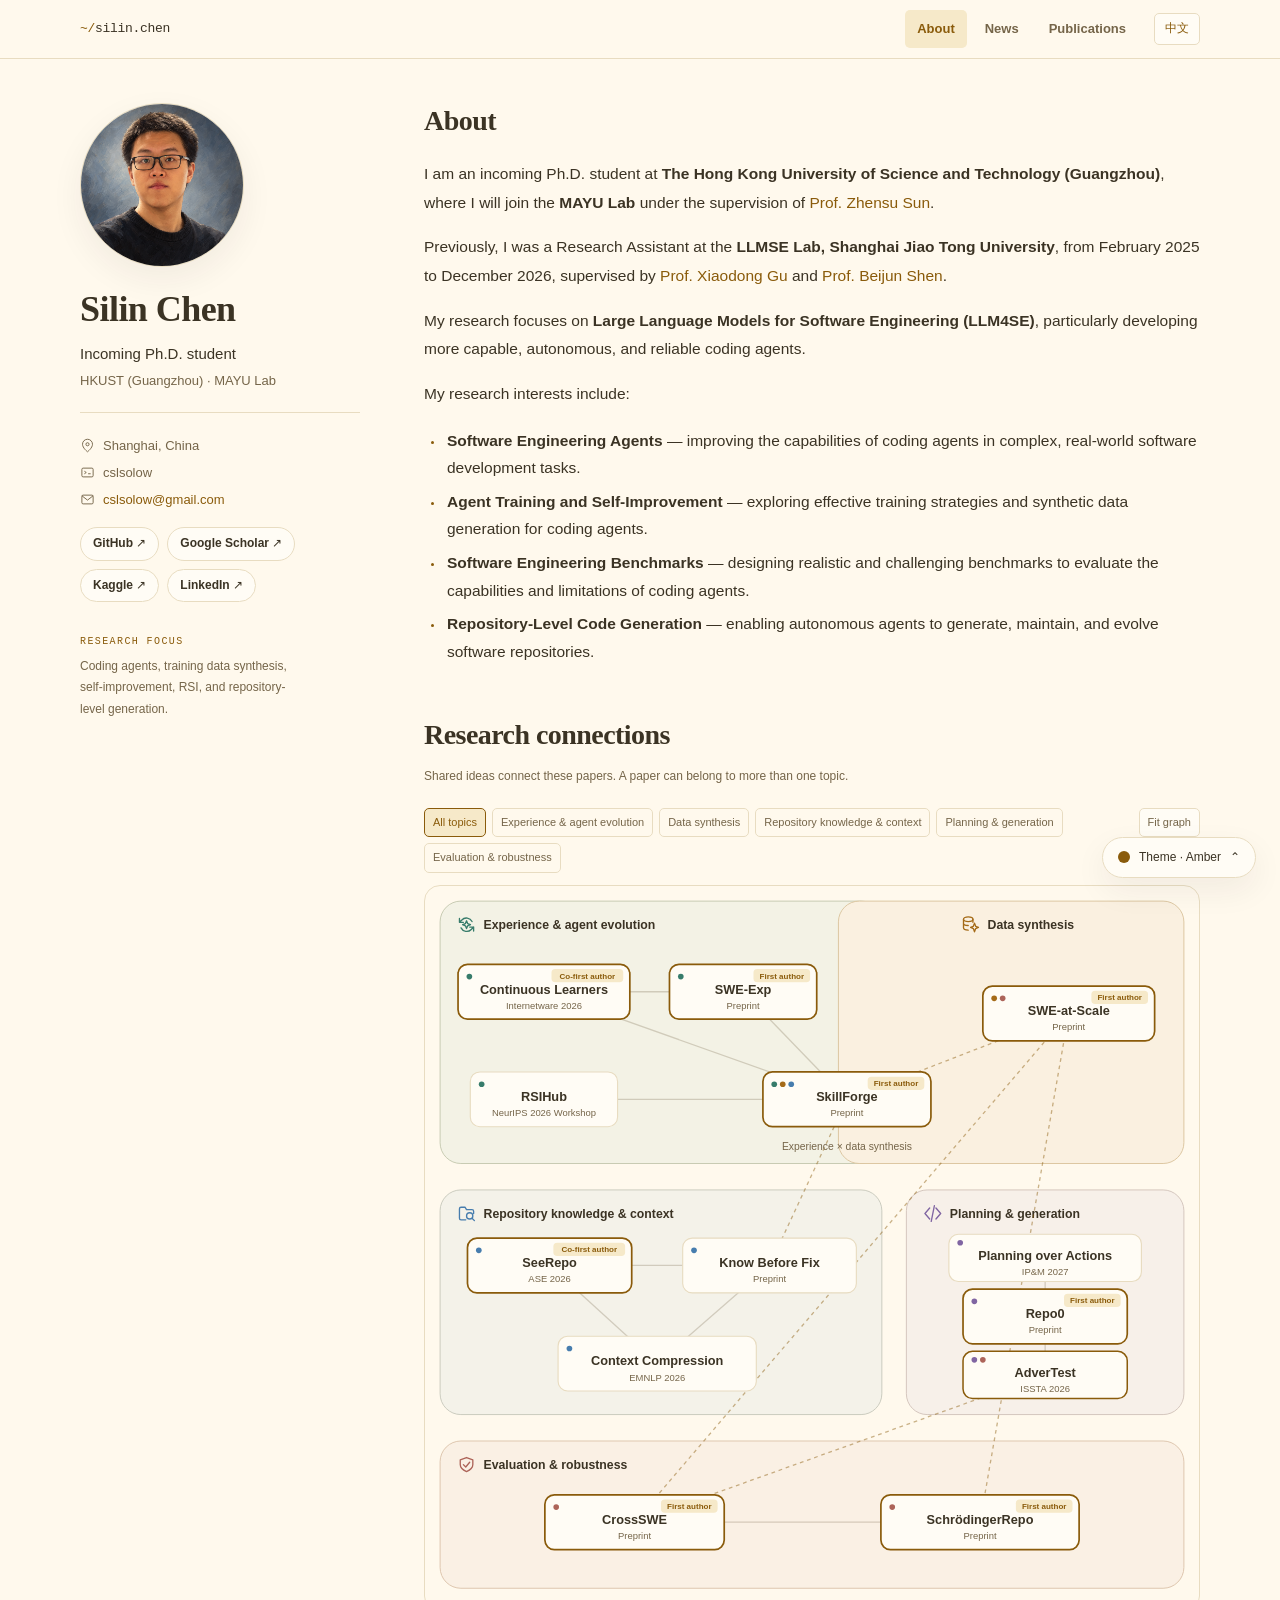
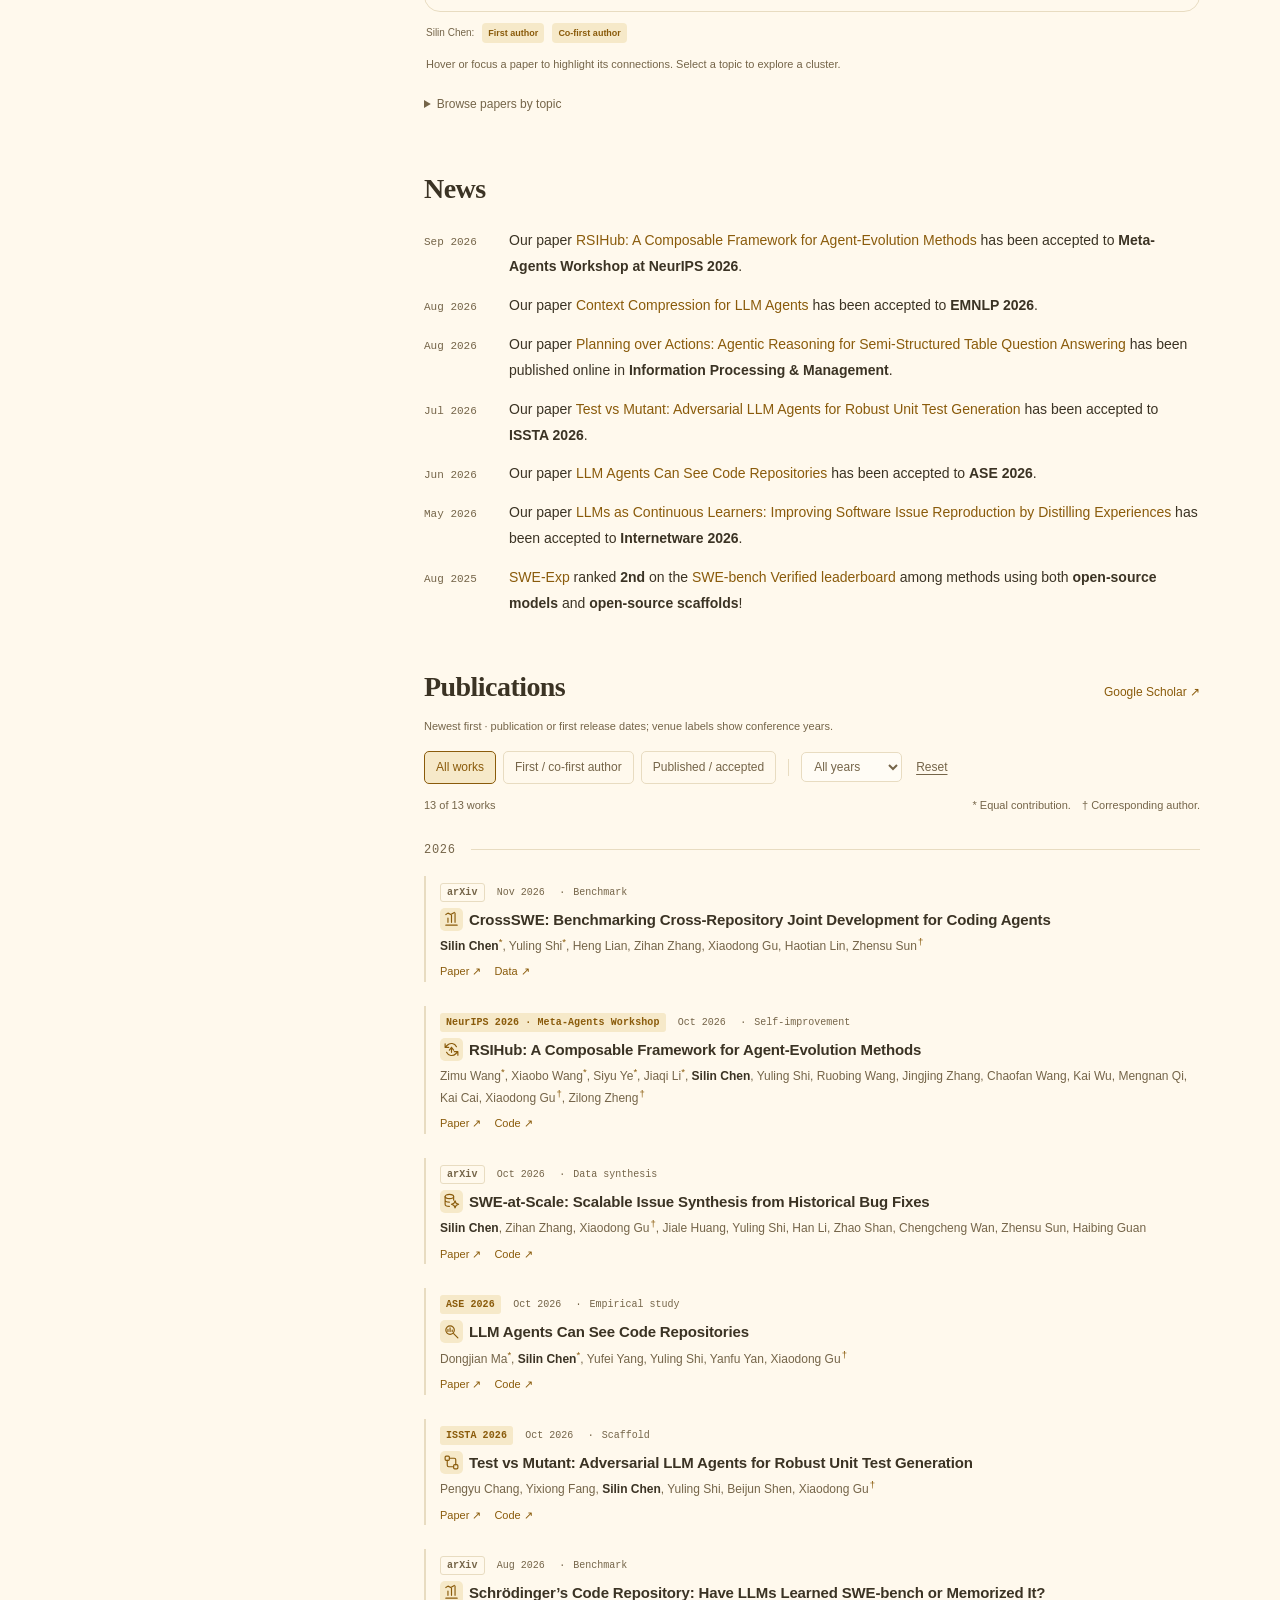
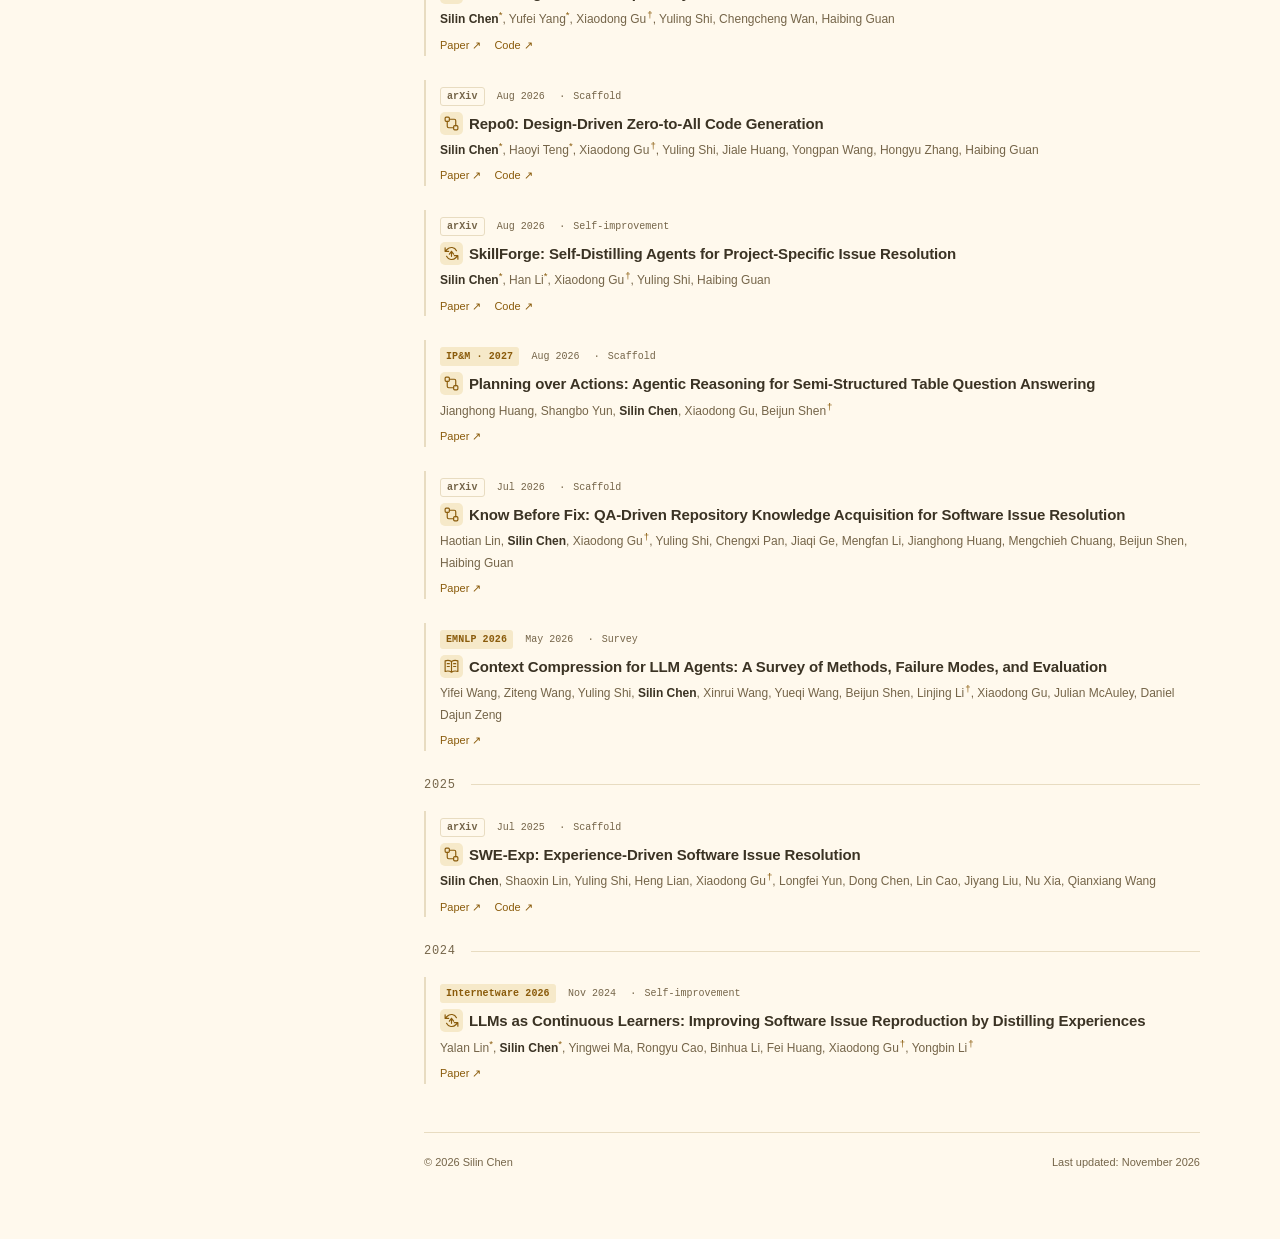
==== commit 6299b8c9: "Prioritize first author position in graph authorship labels" ====
--- a/index.html
+++ b/index.html
@@ -5,12 +5,12 @@
   <meta name="viewport" content="width=device-width, initial-scale=1">
   <title>Silin Chen — AI for Software Engineering</title>
   <meta name="description" content="Silin Chen, incoming Ph.D. student at HKUST (Guangzhou), researching LLM4SE, coding agents, agent self-improvement, benchmarks, and repository-level code generation.">
-  <link rel="icon" href="assets/favicon.svg?v=8c64bb278e14" type="image/svg+xml">
-  <script src="theme-init.js?v=8c64bb278e14"></script>
-  <link rel="stylesheet" href="styles.css?v=8c64bb278e14">
-  <script src="app.js?v=8c64bb278e14" defer></script>
-  <script src="language.js?v=8c64bb278e14" defer></script>
-  <script src="research-network.js?v=8c64bb278e14" defer></script>
+  <link rel="icon" href="assets/favicon.svg?v=25bbca95e516" type="image/svg+xml">
+  <script src="theme-init.js?v=25bbca95e516"></script>
+  <link rel="stylesheet" href="styles.css?v=25bbca95e516">
+  <script src="app.js?v=25bbca95e516" defer></script>
+  <script src="language.js?v=25bbca95e516" defer></script>
+  <script src="research-network.js?v=25bbca95e516" defer></script>
 </head>
 <body>
 <a class="skip-link" href="#main">Skip to content</a>
@@ -20,7 +20,7 @@
 </nav></header>
 <div class="site-layout">
   <aside class="profile" aria-label="Profile">
-    <img class="portrait" src="assets/avatar.png?v=8c64bb278e14" alt="Portrait of Silin Chen" width="164" height="164">
+    <img class="portrait" src="assets/avatar.png?v=25bbca95e516" alt="Portrait of Silin Chen" width="164" height="164">
     <h1>Silin Chen</h1>
     <p class="profile-role">Incoming Ph.D. student</p>
     <p class="profile-subtitle">HKUST (Guangzhou) · MAYU Lab</p>
@@ -103,11 +103,11 @@
           <a class="network-node" data-node-id="rsihub" data-topics="experience" data-author-role="" href="https://arxiv.org/abs/2610.32253" target="_blank" rel="noopener noreferrer" lang="en" aria-label="RSIHub: A Composable Framework for Agent-Evolution Methods"><title>RSIHub: A Composable Framework for Agent-Evolution Methods</title><rect x="48" y="197" width="156" height="58" rx="10"/>
             <circle class="network-membership" data-topic="experience" cx="60" cy="210" r="3"/>
             <text class="network-node-name" x="126" y="228" text-anchor="middle">RSIHub</text><text class="network-node-venue" x="126" y="244" text-anchor="middle">NeurIPS 2026 Workshop</text></a>
-          <a class="network-node network-node-shared network-node-lead" data-node-id="skillforge" data-topics="experience synthesis understanding" data-author-role="cofirst" href="https://arxiv.org/abs/2608.18933" target="_blank" rel="noopener noreferrer" lang="en" aria-label="SkillForge: Self-Distilling Agents for Project-Specific Issue Resolution — Co-first author: Silin Chen"><title>SkillForge: Self-Distilling Agents for Project-Specific Issue Resolution — Co-first author: Silin Chen</title><rect x="358" y="197" width="178" height="58" rx="10"/>
+          <a class="network-node network-node-shared network-node-lead" data-node-id="skillforge" data-topics="experience synthesis understanding" data-author-role="first" href="https://arxiv.org/abs/2608.18933" target="_blank" rel="noopener noreferrer" lang="en" aria-label="SkillForge: Self-Distilling Agents for Project-Specific Issue Resolution — First author: Silin Chen"><title>SkillForge: Self-Distilling Agents for Project-Specific Issue Resolution — First author: Silin Chen</title><rect x="358" y="197" width="178" height="58" rx="10"/>
             <circle class="network-membership" data-topic="experience" cx="370" cy="210" r="3"/>
             <circle class="network-membership" data-topic="synthesis" cx="379" cy="210" r="3"/>
             <circle class="network-membership" data-topic="understanding" cx="388" cy="210" r="3"/>
-            <g class="network-authorship" aria-hidden="true"><rect x="453" y="202" width="76" height="14" rx="4"/><text x="491" y="212" text-anchor="middle">Co-first author</text></g>
+            <g class="network-authorship" aria-hidden="true"><rect x="469" y="202" width="60" height="14" rx="4"/><text x="499" y="212" text-anchor="middle">First author</text></g>
             <text class="network-node-name" x="447" y="228" text-anchor="middle">SkillForge</text><text class="network-node-venue" x="447" y="244" text-anchor="middle">Preprint</text></a>
           <a class="network-node network-node-shared network-node-lead" data-node-id="swe-scale" data-topics="synthesis evaluation" data-author-role="first" href="https://arxiv.org/abs/2610.21359" target="_blank" rel="noopener noreferrer" lang="en" aria-label="SWE-at-Scale: Scalable Issue Synthesis from Historical Bug Fixes — First author: Silin Chen"><title>SWE-at-Scale: Scalable Issue Synthesis from Historical Bug Fixes — First author: Silin Chen</title><rect x="591" y="106" width="182" height="58" rx="10"/>
             <circle class="network-membership" data-topic="synthesis" cx="603" cy="119" r="3"/>
@@ -127,21 +127,21 @@
           <a class="network-node" data-node-id="planning" data-topics="development" data-author-role="" href="https://doi.org/10.1016/j.ipm.2026.105092" target="_blank" rel="noopener noreferrer" lang="en" aria-label="Planning over Actions: Agentic Reasoning for Semi-Structured Table Question Answering"><title>Planning over Actions: Agentic Reasoning for Semi-Structured Table Question Answering</title><rect x="555" y="369" width="204" height="50" rx="10"/>
             <circle class="network-membership" data-topic="development" cx="567" cy="378" r="3"/>
             <text class="network-node-name" x="657" y="396" text-anchor="middle">Planning over Actions</text><text class="network-node-venue" x="657" y="412" text-anchor="middle">IP&amp;M 2027</text></a>
-          <a class="network-node network-node-lead" data-node-id="repo0" data-topics="development" data-author-role="cofirst" href="https://arxiv.org/abs/2608.19854" target="_blank" rel="noopener noreferrer" lang="en" aria-label="Repo0: Design-Driven Zero-to-All Code Generation — Co-first author: Silin Chen"><title>Repo0: Design-Driven Zero-to-All Code Generation — Co-first author: Silin Chen</title><rect x="570" y="427" width="174" height="58" rx="10"/>
+          <a class="network-node network-node-lead" data-node-id="repo0" data-topics="development" data-author-role="first" href="https://arxiv.org/abs/2608.19854" target="_blank" rel="noopener noreferrer" lang="en" aria-label="Repo0: Design-Driven Zero-to-All Code Generation — First author: Silin Chen"><title>Repo0: Design-Driven Zero-to-All Code Generation — First author: Silin Chen</title><rect x="570" y="427" width="174" height="58" rx="10"/>
             <circle class="network-membership" data-topic="development" cx="582" cy="440" r="3"/>
-            <g class="network-authorship" aria-hidden="true"><rect x="661" y="432" width="76" height="14" rx="4"/><text x="699" y="442" text-anchor="middle">Co-first author</text></g>
+            <g class="network-authorship" aria-hidden="true"><rect x="677" y="432" width="60" height="14" rx="4"/><text x="707" y="442" text-anchor="middle">First author</text></g>
             <text class="network-node-name" x="657" y="458" text-anchor="middle">Repo0</text><text class="network-node-venue" x="657" y="474" text-anchor="middle">Preprint</text></a>
           <a class="network-node network-node-shared" data-node-id="advertest" data-topics="development evaluation" data-author-role="" href="https://arxiv.org/abs/2602.08146" target="_blank" rel="noopener noreferrer" lang="en" aria-label="Test vs Mutant: Adversarial LLM Agents for Robust Unit Test Generation"><title>Test vs Mutant: Adversarial LLM Agents for Robust Unit Test Generation</title><rect x="570" y="493" width="174" height="50" rx="10"/>
             <circle class="network-membership" data-topic="development" cx="582" cy="502" r="3"/>
             <circle class="network-membership" data-topic="evaluation" cx="591" cy="502" r="3"/>
             <text class="network-node-name" x="657" y="520" text-anchor="middle">AdverTest</text><text class="network-node-venue" x="657" y="536" text-anchor="middle">ISSTA 2026</text></a>
-          <a class="network-node network-node-lead" data-node-id="crossswe" data-topics="evaluation" data-author-role="cofirst" href="https://arxiv.org/abs/2611.01484" target="_blank" rel="noopener noreferrer" lang="en" aria-label="CrossSWE: Benchmarking Cross-Repository Joint Development for Coding Agents — Co-first author: Silin Chen"><title>CrossSWE: Benchmarking Cross-Repository Joint Development for Coding Agents — Co-first author: Silin Chen</title><rect x="127" y="645" width="190" height="58" rx="10"/>
+          <a class="network-node network-node-lead" data-node-id="crossswe" data-topics="evaluation" data-author-role="first" href="https://arxiv.org/abs/2611.01484" target="_blank" rel="noopener noreferrer" lang="en" aria-label="CrossSWE: Benchmarking Cross-Repository Joint Development for Coding Agents — First author: Silin Chen"><title>CrossSWE: Benchmarking Cross-Repository Joint Development for Coding Agents — First author: Silin Chen</title><rect x="127" y="645" width="190" height="58" rx="10"/>
             <circle class="network-membership" data-topic="evaluation" cx="139" cy="658" r="3"/>
-            <g class="network-authorship" aria-hidden="true"><rect x="234" y="650" width="76" height="14" rx="4"/><text x="272" y="660" text-anchor="middle">Co-first author</text></g>
+            <g class="network-authorship" aria-hidden="true"><rect x="250" y="650" width="60" height="14" rx="4"/><text x="280" y="660" text-anchor="middle">First author</text></g>
             <text class="network-node-name" x="222" y="676" text-anchor="middle">CrossSWE</text><text class="network-node-venue" x="222" y="692" text-anchor="middle">Preprint</text></a>
-          <a class="network-node network-node-lead" data-node-id="schrodinger" data-topics="evaluation" data-author-role="cofirst" href="https://arxiv.org/abs/2609.27891" target="_blank" rel="noopener noreferrer" lang="en" aria-label="Schrödinger’s Code Repository: Have LLMs Learned SWE-bench or Memorized It? — Co-first author: Silin Chen"><title>Schrödinger’s Code Repository: Have LLMs Learned SWE-bench or Memorized It? — Co-first author: Silin Chen</title><rect x="483" y="645" width="210" height="58" rx="10"/>
+          <a class="network-node network-node-lead" data-node-id="schrodinger" data-topics="evaluation" data-author-role="first" href="https://arxiv.org/abs/2609.27891" target="_blank" rel="noopener noreferrer" lang="en" aria-label="Schrödinger’s Code Repository: Have LLMs Learned SWE-bench or Memorized It? — First author: Silin Chen"><title>Schrödinger’s Code Repository: Have LLMs Learned SWE-bench or Memorized It? — First author: Silin Chen</title><rect x="483" y="645" width="210" height="58" rx="10"/>
             <circle class="network-membership" data-topic="evaluation" cx="495" cy="658" r="3"/>
-            <g class="network-authorship" aria-hidden="true"><rect x="610" y="650" width="76" height="14" rx="4"/><text x="648" y="660" text-anchor="middle">Co-first author</text></g>
+            <g class="network-authorship" aria-hidden="true"><rect x="626" y="650" width="60" height="14" rx="4"/><text x="656" y="660" text-anchor="middle">First author</text></g>
             <text class="network-node-name" x="588" y="676" text-anchor="middle">SchrödingerRepo</text><text class="network-node-venue" x="588" y="692" text-anchor="middle">Preprint</text></a>
         </g>
         <text class="network-bridge-note" data-tree-en="Experience × data synthesis" data-tree-zh="经验学习 × 数据合成" x="447" y="280" text-anchor="middle">Experience × data synthesis</text>
@@ -155,28 +155,28 @@
           <li><a href="https://conf.researchr.org/details/internetware-2026/internetware-2026-research-track/45/LLMs-as-Continuous-Learners-Improving-Software-Issue-Reproduction-by-Distilling-Expe" target="_blank" rel="noopener noreferrer" lang="en">Continuous Learners</a> <span class="network-index-role" lang="en">Co-first author</span></li>
           <li><a href="https://arxiv.org/abs/2507.23361" target="_blank" rel="noopener noreferrer" lang="en">SWE-Exp</a> <span class="network-index-role" lang="en">First author</span></li>
           <li><a href="https://arxiv.org/abs/2610.32253" target="_blank" rel="noopener noreferrer" lang="en">RSIHub</a></li>
-          <li><a href="https://arxiv.org/abs/2608.18933" target="_blank" rel="noopener noreferrer" lang="en">SkillForge</a> <span class="network-index-role" lang="en">Co-first author</span></li>
+          <li><a href="https://arxiv.org/abs/2608.18933" target="_blank" rel="noopener noreferrer" lang="en">SkillForge</a> <span class="network-index-role" lang="en">First author</span></li>
         </ul></div>
         <div><h3 class="" data-tree-en="Data synthesis" data-tree-zh="数据合成">Data synthesis</h3><ul>
-          <li><a href="https://arxiv.org/abs/2608.18933" target="_blank" rel="noopener noreferrer" lang="en">SkillForge</a> <span class="network-index-role" lang="en">Co-first author</span></li>
+          <li><a href="https://arxiv.org/abs/2608.18933" target="_blank" rel="noopener noreferrer" lang="en">SkillForge</a> <span class="network-index-role" lang="en">First author</span></li>
           <li><a href="https://arxiv.org/abs/2610.21359" target="_blank" rel="noopener noreferrer" lang="en">SWE-at-Scale</a> <span class="network-index-role" lang="en">First author</span></li>
         </ul></div>
         <div><h3 class="" data-tree-en="Repository knowledge &amp; context" data-tree-zh="仓库知识与上下文">Repository knowledge &amp; context</h3><ul>
-          <li><a href="https://arxiv.org/abs/2608.18933" target="_blank" rel="noopener noreferrer" lang="en">SkillForge</a> <span class="network-index-role" lang="en">Co-first author</span></li>
+          <li><a href="https://arxiv.org/abs/2608.18933" target="_blank" rel="noopener noreferrer" lang="en">SkillForge</a> <span class="network-index-role" lang="en">First author</span></li>
           <li><a href="https://arxiv.org/abs/2606.14061" target="_blank" rel="noopener noreferrer" lang="en">SeeRepo</a> <span class="network-index-role" lang="en">Co-first author</span></li>
           <li><a href="https://arxiv.org/abs/2607.11111" target="_blank" rel="noopener noreferrer" lang="en">Know Before Fix</a></li>
           <li><a href="https://aclanthology.org/2026.emnlp-main.2396/" target="_blank" rel="noopener noreferrer" lang="en">Context Compression</a></li>
         </ul></div>
         <div><h3 class="" data-tree-en="Planning &amp; generation" data-tree-zh="规划与代码生成">Planning &amp; generation</h3><ul>
           <li><a href="https://doi.org/10.1016/j.ipm.2026.105092" target="_blank" rel="noopener noreferrer" lang="en">Planning over Actions</a></li>
-          <li><a href="https://arxiv.org/abs/2608.19854" target="_blank" rel="noopener noreferrer" lang="en">Repo0</a> <span class="network-index-role" lang="en">Co-first author</span></li>
+          <li><a href="https://arxiv.org/abs/2608.19854" target="_blank" rel="noopener noreferrer" lang="en">Repo0</a> <span class="network-index-role" lang="en">First author</span></li>
           <li><a href="https://arxiv.org/abs/2602.08146" target="_blank" rel="noopener noreferrer" lang="en">AdverTest</a></li>
         </ul></div>
         <div><h3 class="" data-tree-en="Evaluation &amp; robustness" data-tree-zh="评测与鲁棒性">Evaluation &amp; robustness</h3><ul>
           <li><a href="https://arxiv.org/abs/2610.21359" target="_blank" rel="noopener noreferrer" lang="en">SWE-at-Scale</a> <span class="network-index-role" lang="en">First author</span></li>
           <li><a href="https://arxiv.org/abs/2602.08146" target="_blank" rel="noopener noreferrer" lang="en">AdverTest</a></li>
-          <li><a href="https://arxiv.org/abs/2611.01484" target="_blank" rel="noopener noreferrer" lang="en">CrossSWE</a> <span class="network-index-role" lang="en">Co-first author</span></li>
-          <li><a href="https://arxiv.org/abs/2609.27891" target="_blank" rel="noopener noreferrer" lang="en">SchrödingerRepo</a> <span class="network-index-role" lang="en">Co-first author</span></li>
+          <li><a href="https://arxiv.org/abs/2611.01484" target="_blank" rel="noopener noreferrer" lang="en">CrossSWE</a> <span class="network-index-role" lang="en">First author</span></li>
+          <li><a href="https://arxiv.org/abs/2609.27891" target="_blank" rel="noopener noreferrer" lang="en">SchrödingerRepo</a> <span class="network-index-role" lang="en">First author</span></li>
         </ul></div>
       </div></details>
     </section>
@@ -307,7 +307,7 @@
       <button class="theme-option" aria-label="靛蓝 Indigo 配色" data-set-theme="indigo" aria-pressed="false"><span class="color-dot" style="--swatch:#4b4ea3" aria-hidden="true"></span>靛蓝 Indigo</button>
       <button class="theme-option" aria-label="墨绿夜 Forest 配色" data-set-theme="forest" aria-pressed="false"><span class="color-dot" style="--swatch:#8bd6b5" aria-hidden="true"></span>墨绿夜 Forest</button>
     </div>
-    <a class="compare-link" href="colors.html?v=8c64bb278e14">比较全部 12 套配色 ↗</a>
+    <a class="compare-link" href="colors.html?v=25bbca95e516">比较全部 12 套配色 ↗</a>
   </div>
 </details>
 <div id="theme-announcement" class="sr-only" role="status" aria-live="polite"></div>
@@ -324,5 +324,5 @@
   </ul>
 </template>
 <div id="language-announcement" class="sr-only" role="status" aria-live="polite"></div>
-<noscript><p class="noscript-note">All publications are shown. Enable JavaScript to use the filters and switch colors, or open a themed preview from <a href="colors.html?v=8c64bb278e14">the color comparison page</a>.</p></noscript>
+<noscript><p class="noscript-note">All publications are shown. Enable JavaScript to use the filters and switch colors, or open a themed preview from <a href="colors.html?v=25bbca95e516">the color comparison page</a>.</p></noscript>
 </body></html>
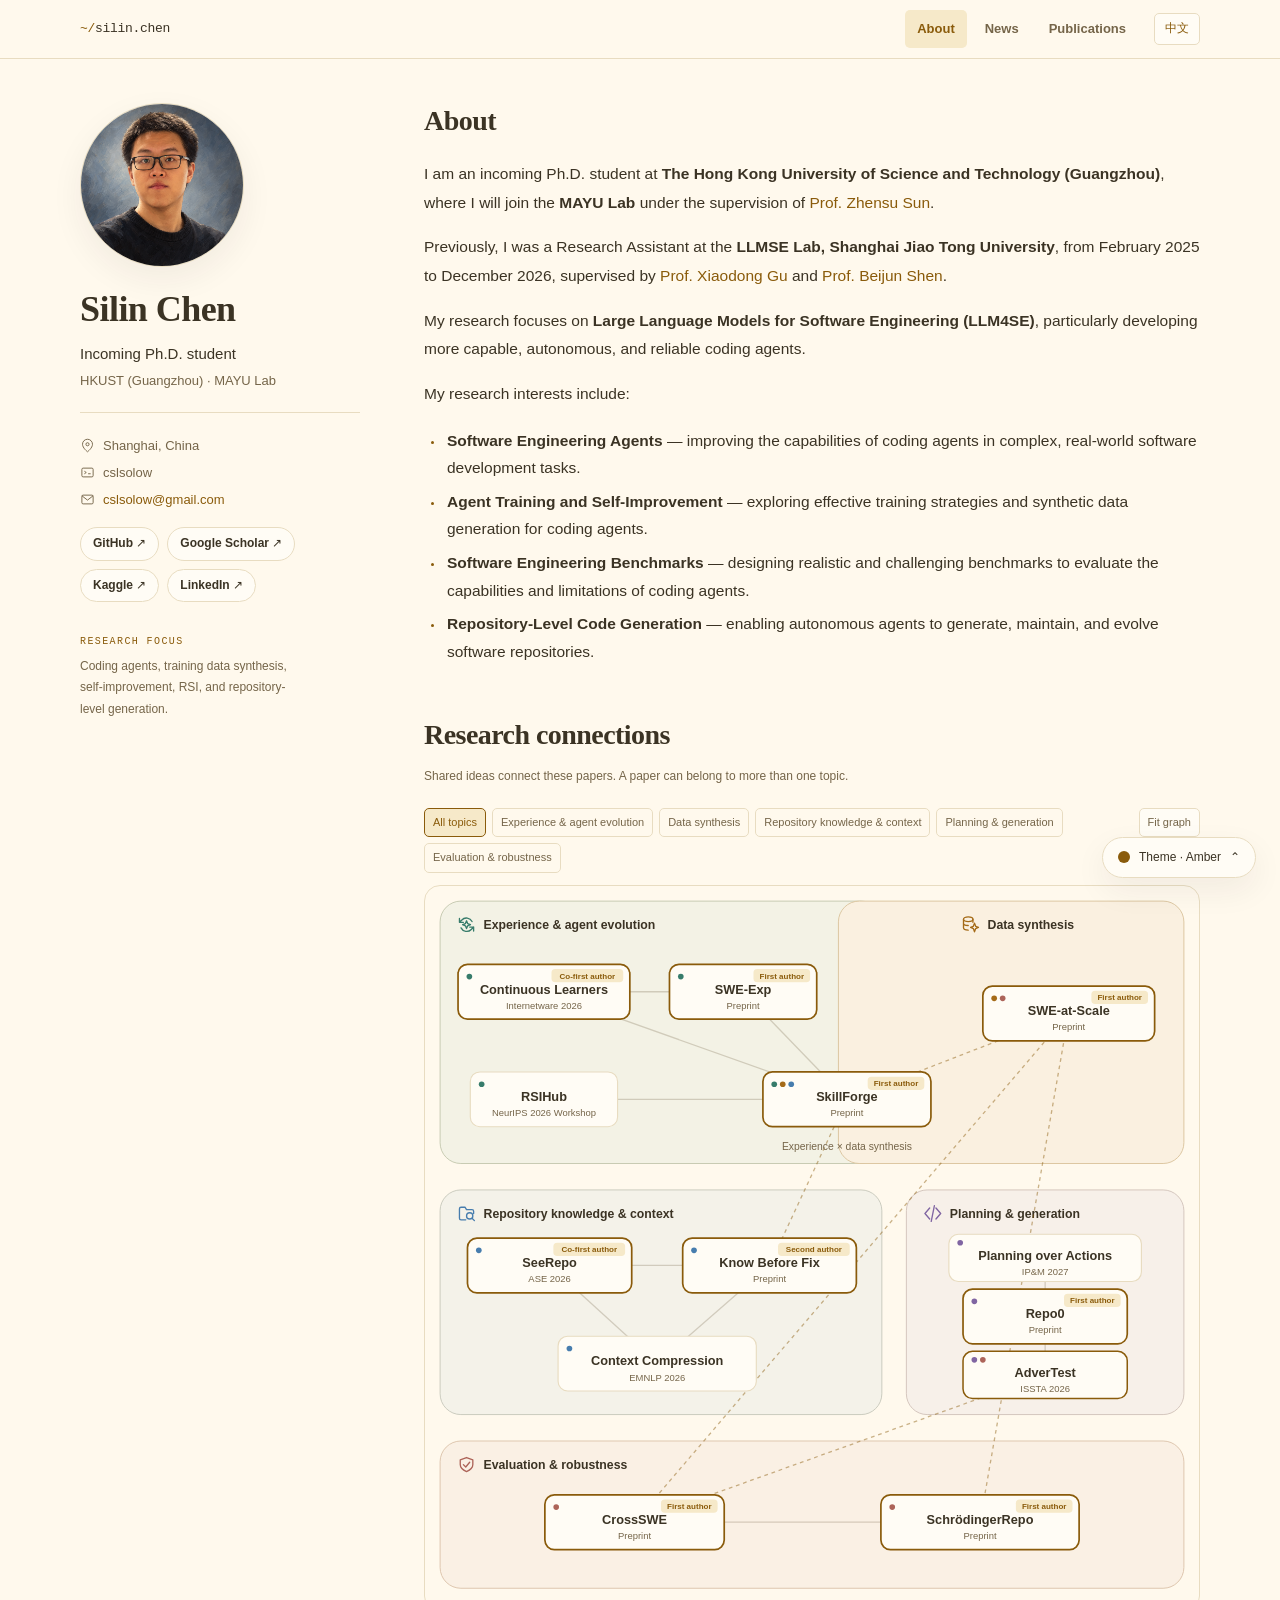
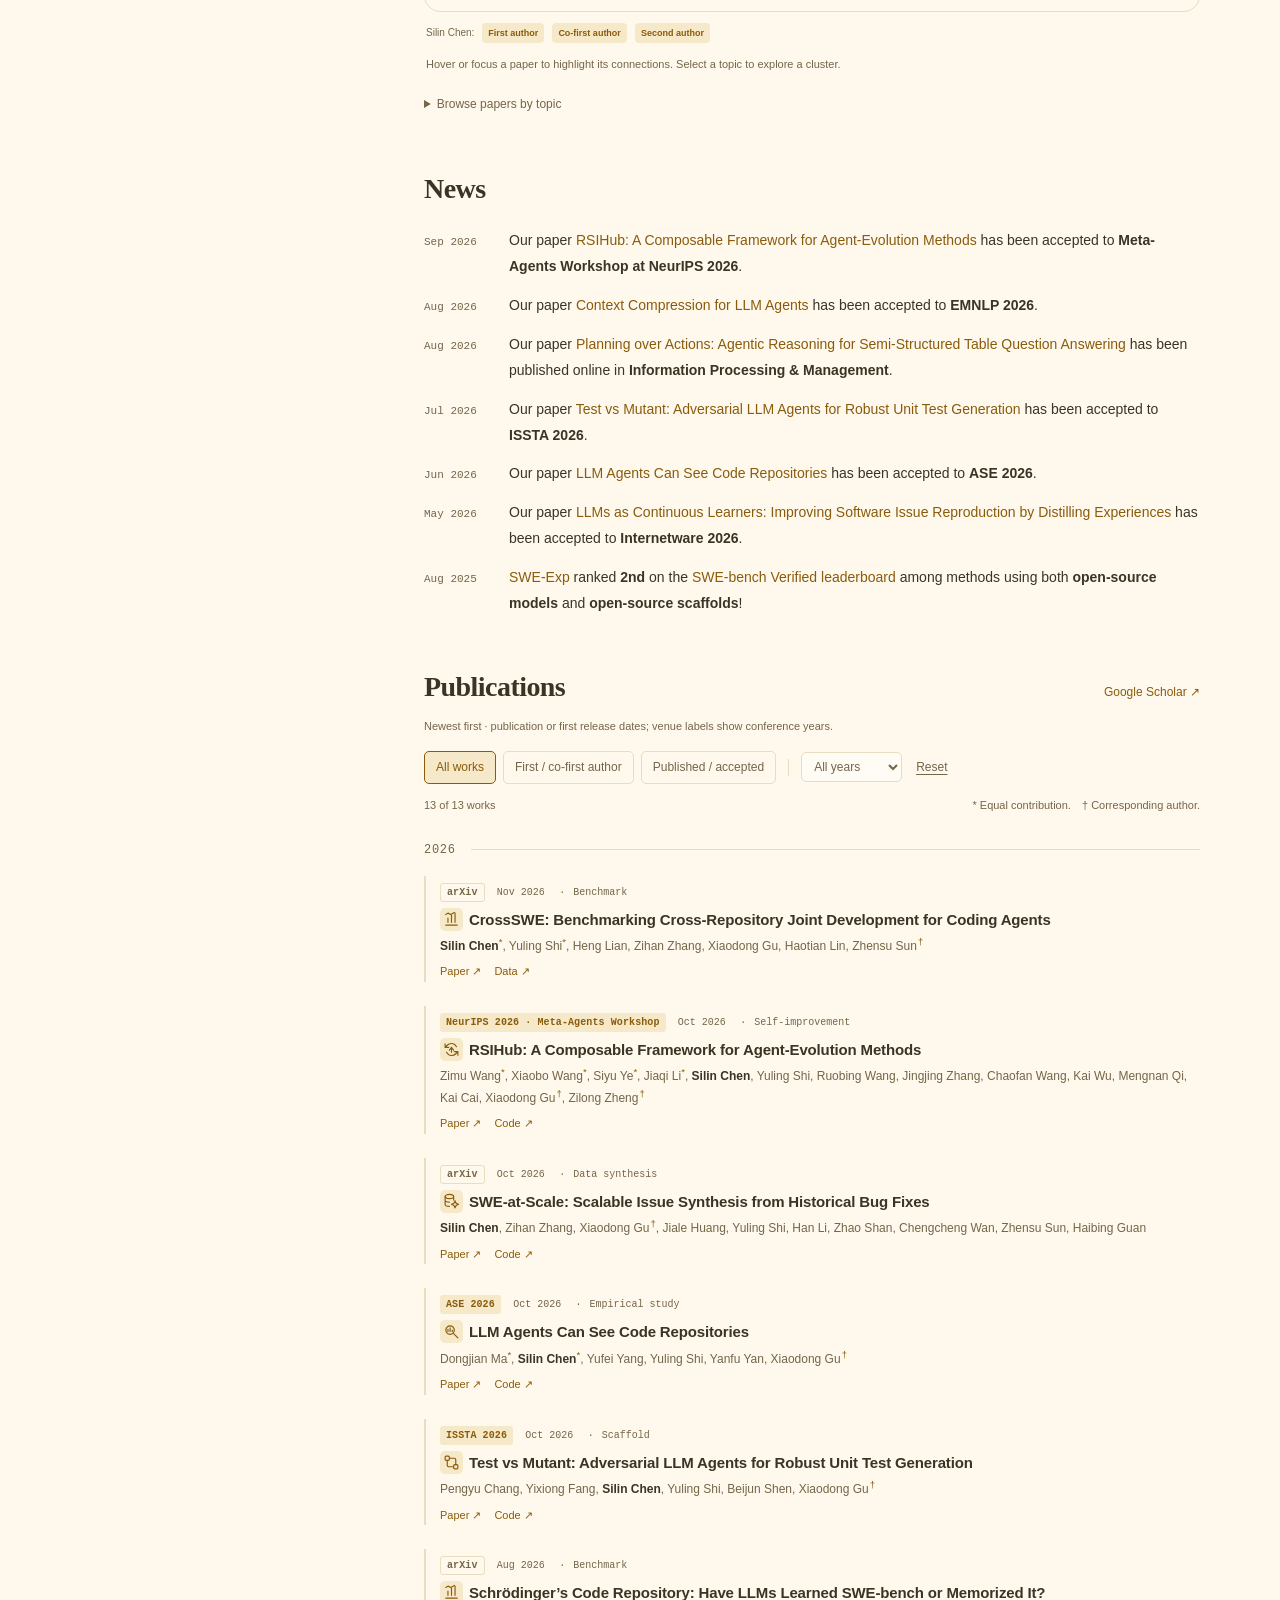
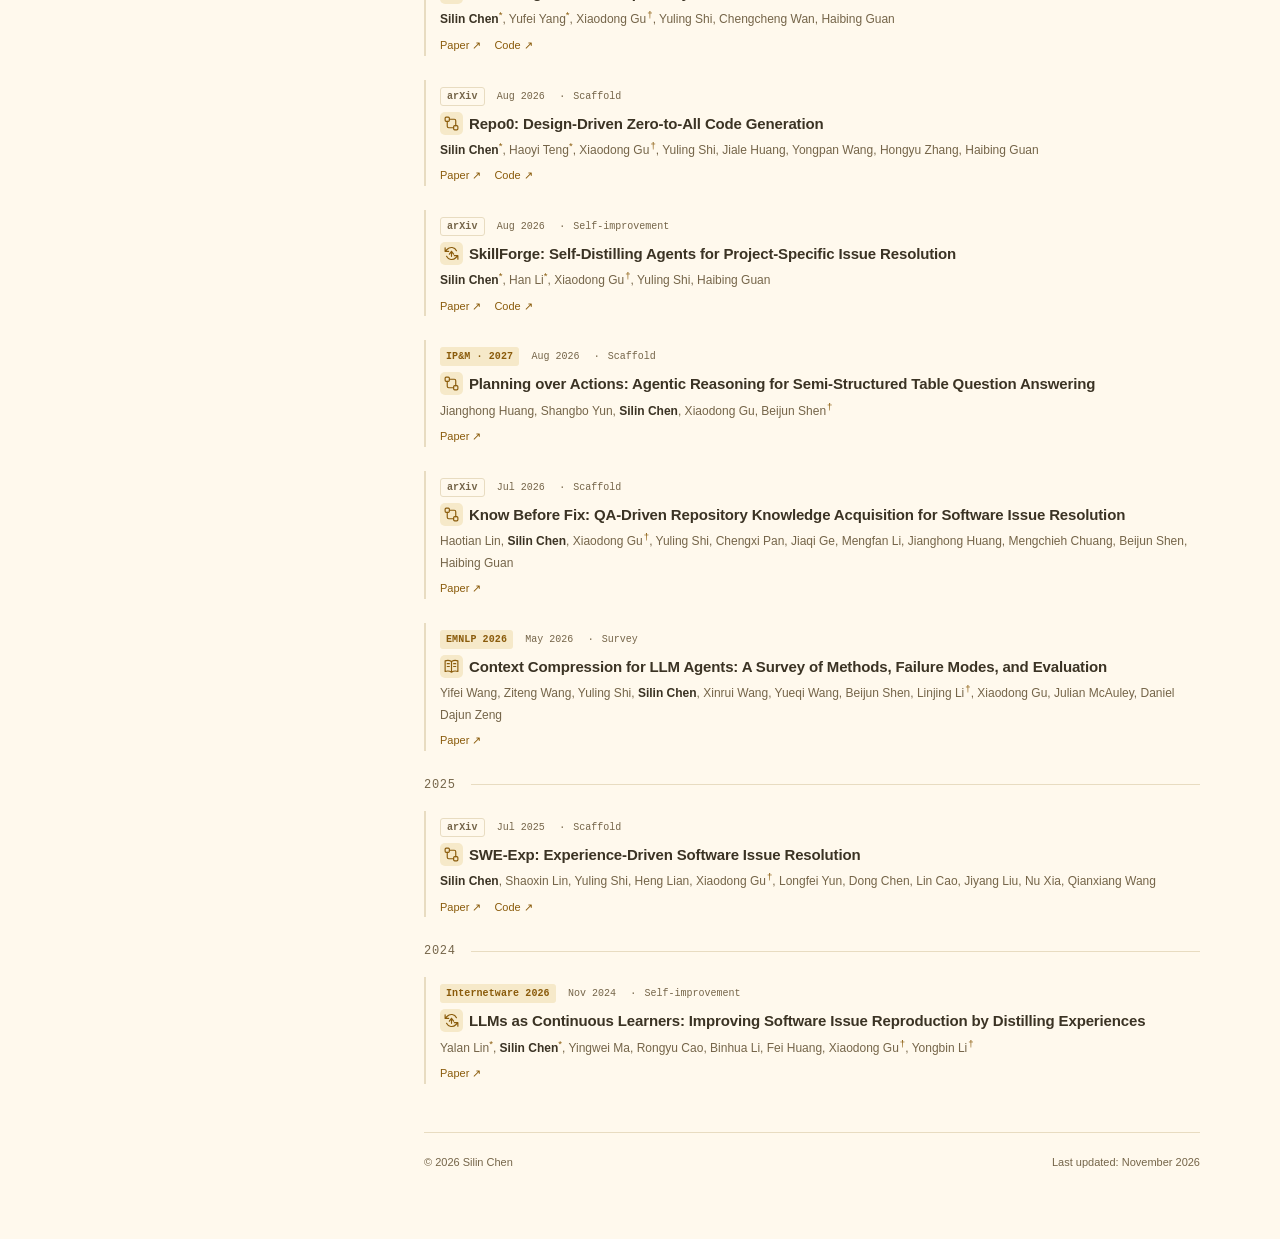
==== commit 118deaca: "Mark second authorship on research network nodes" ====
--- a/index.html
+++ b/index.html
@@ -5,12 +5,12 @@
   <meta name="viewport" content="width=device-width, initial-scale=1">
   <title>Silin Chen — AI for Software Engineering</title>
   <meta name="description" content="Silin Chen, incoming Ph.D. student at HKUST (Guangzhou), researching LLM4SE, coding agents, agent self-improvement, benchmarks, and repository-level code generation.">
-  <link rel="icon" href="assets/favicon.svg?v=25bbca95e516" type="image/svg+xml">
-  <script src="theme-init.js?v=25bbca95e516"></script>
-  <link rel="stylesheet" href="styles.css?v=25bbca95e516">
-  <script src="app.js?v=25bbca95e516" defer></script>
-  <script src="language.js?v=25bbca95e516" defer></script>
-  <script src="research-network.js?v=25bbca95e516" defer></script>
+  <link rel="icon" href="assets/favicon.svg?v=c5609009a090" type="image/svg+xml">
+  <script src="theme-init.js?v=c5609009a090"></script>
+  <link rel="stylesheet" href="styles.css?v=c5609009a090">
+  <script src="app.js?v=c5609009a090" defer></script>
+  <script src="language.js?v=c5609009a090" defer></script>
+  <script src="research-network.js?v=c5609009a090" defer></script>
 </head>
 <body>
 <a class="skip-link" href="#main">Skip to content</a>
@@ -20,7 +20,7 @@
 </nav></header>
 <div class="site-layout">
   <aside class="profile" aria-label="Profile">
-    <img class="portrait" src="assets/avatar.png?v=25bbca95e516" alt="Portrait of Silin Chen" width="164" height="164">
+    <img class="portrait" src="assets/avatar.png?v=c5609009a090" alt="Portrait of Silin Chen" width="164" height="164">
     <h1>Silin Chen</h1>
     <p class="profile-role">Incoming Ph.D. student</p>
     <p class="profile-subtitle">HKUST (Guangzhou) · MAYU Lab</p>
@@ -118,8 +118,9 @@
             <circle class="network-membership" data-topic="understanding" cx="57" cy="386" r="3"/>
             <g class="network-authorship" aria-hidden="true"><rect x="136" y="378" width="76" height="14" rx="4"/><text x="174" y="388" text-anchor="middle">Co-first author</text></g>
             <text class="network-node-name" x="132" y="404" text-anchor="middle">SeeRepo</text><text class="network-node-venue" x="132" y="420" text-anchor="middle">ASE 2026</text></a>
-          <a class="network-node" data-node-id="know" data-topics="understanding" data-author-role="" href="https://arxiv.org/abs/2607.11111" target="_blank" rel="noopener noreferrer" lang="en" aria-label="Know Before Fix: QA-Driven Repository Knowledge Acquisition for Software Issue Resolution"><title>Know Before Fix: QA-Driven Repository Knowledge Acquisition for Software Issue Resolution</title><rect x="273" y="373" width="184" height="58" rx="10"/>
+          <a class="network-node network-node-lead" data-node-id="know" data-topics="understanding" data-author-role="second" href="https://arxiv.org/abs/2607.11111" target="_blank" rel="noopener noreferrer" lang="en" aria-label="Know Before Fix: QA-Driven Repository Knowledge Acquisition for Software Issue Resolution — Second author: Silin Chen"><title>Know Before Fix: QA-Driven Repository Knowledge Acquisition for Software Issue Resolution — Second author: Silin Chen</title><rect x="273" y="373" width="184" height="58" rx="10"/>
             <circle class="network-membership" data-topic="understanding" cx="285" cy="386" r="3"/>
+            <g class="network-authorship" aria-hidden="true"><rect x="374" y="378" width="76" height="14" rx="4"/><text x="412" y="388" text-anchor="middle">Second author</text></g>
             <text class="network-node-name" x="365" y="404" text-anchor="middle">Know Before Fix</text><text class="network-node-venue" x="365" y="420" text-anchor="middle">Preprint</text></a>
           <a class="network-node" data-node-id="survey" data-topics="understanding" data-author-role="" href="https://aclanthology.org/2026.emnlp-main.2396/" target="_blank" rel="noopener noreferrer" lang="en" aria-label="Context Compression for LLM Agents: A Survey of Methods, Failure Modes, and Evaluation"><title>Context Compression for LLM Agents: A Survey of Methods, Failure Modes, and Evaluation</title><rect x="141" y="477" width="210" height="58" rx="10"/>
             <circle class="network-membership" data-topic="understanding" cx="153" cy="490" r="3"/>
@@ -146,7 +147,7 @@
         </g>
         <text class="network-bridge-note" data-tree-en="Experience × data synthesis" data-tree-zh="经验学习 × 数据合成" x="447" y="280" text-anchor="middle">Experience × data synthesis</text>
       </svg></div>
-      <p class="network-authorship-legend" lang="en"><span>Silin Chen:</span><span class="network-role-key">First author</span><span class="network-role-key">Co-first author</span></p>
+      <p class="network-authorship-legend" lang="en"><span>Silin Chen:</span><span class="network-role-key">First author</span><span class="network-role-key">Co-first author</span><span class="network-role-key">Second author</span></p>
       <div class="network-caption"><p class="network-selection" role="status" aria-live="polite" data-tree-en="Hover or focus a paper to highlight its connections. Select a topic to explore a cluster." data-tree-zh="悬停或聚焦论文以高亮关联，点击主题可查看对应簇。">Hover or focus a paper to highlight its connections. Select a topic to explore a cluster.</p>
         <span class="network-scroll-hint" data-tree-en="Swipe to explore · lines = shared themes" data-tree-zh="左右滑动查看 · 连线表示相关研究主题">Swipe to explore · lines = shared themes</span>
       </div>
@@ -164,7 +165,7 @@
         <div><h3 class="" data-tree-en="Repository knowledge &amp; context" data-tree-zh="仓库知识与上下文">Repository knowledge &amp; context</h3><ul>
           <li><a href="https://arxiv.org/abs/2608.18933" target="_blank" rel="noopener noreferrer" lang="en">SkillForge</a> <span class="network-index-role" lang="en">First author</span></li>
           <li><a href="https://arxiv.org/abs/2606.14061" target="_blank" rel="noopener noreferrer" lang="en">SeeRepo</a> <span class="network-index-role" lang="en">Co-first author</span></li>
-          <li><a href="https://arxiv.org/abs/2607.11111" target="_blank" rel="noopener noreferrer" lang="en">Know Before Fix</a></li>
+          <li><a href="https://arxiv.org/abs/2607.11111" target="_blank" rel="noopener noreferrer" lang="en">Know Before Fix</a> <span class="network-index-role" lang="en">Second author</span></li>
           <li><a href="https://aclanthology.org/2026.emnlp-main.2396/" target="_blank" rel="noopener noreferrer" lang="en">Context Compression</a></li>
         </ul></div>
         <div><h3 class="" data-tree-en="Planning &amp; generation" data-tree-zh="规划与代码生成">Planning &amp; generation</h3><ul>
@@ -307,7 +308,7 @@
       <button class="theme-option" aria-label="靛蓝 Indigo 配色" data-set-theme="indigo" aria-pressed="false"><span class="color-dot" style="--swatch:#4b4ea3" aria-hidden="true"></span>靛蓝 Indigo</button>
       <button class="theme-option" aria-label="墨绿夜 Forest 配色" data-set-theme="forest" aria-pressed="false"><span class="color-dot" style="--swatch:#8bd6b5" aria-hidden="true"></span>墨绿夜 Forest</button>
     </div>
-    <a class="compare-link" href="colors.html?v=25bbca95e516">比较全部 12 套配色 ↗</a>
+    <a class="compare-link" href="colors.html?v=c5609009a090">比较全部 12 套配色 ↗</a>
   </div>
 </details>
 <div id="theme-announcement" class="sr-only" role="status" aria-live="polite"></div>
@@ -324,5 +325,5 @@
   </ul>
 </template>
 <div id="language-announcement" class="sr-only" role="status" aria-live="polite"></div>
-<noscript><p class="noscript-note">All publications are shown. Enable JavaScript to use the filters and switch colors, or open a themed preview from <a href="colors.html?v=25bbca95e516">the color comparison page</a>.</p></noscript>
+<noscript><p class="noscript-note">All publications are shown. Enable JavaScript to use the filters and switch colors, or open a themed preview from <a href="colors.html?v=c5609009a090">the color comparison page</a>.</p></noscript>
 </body></html>
